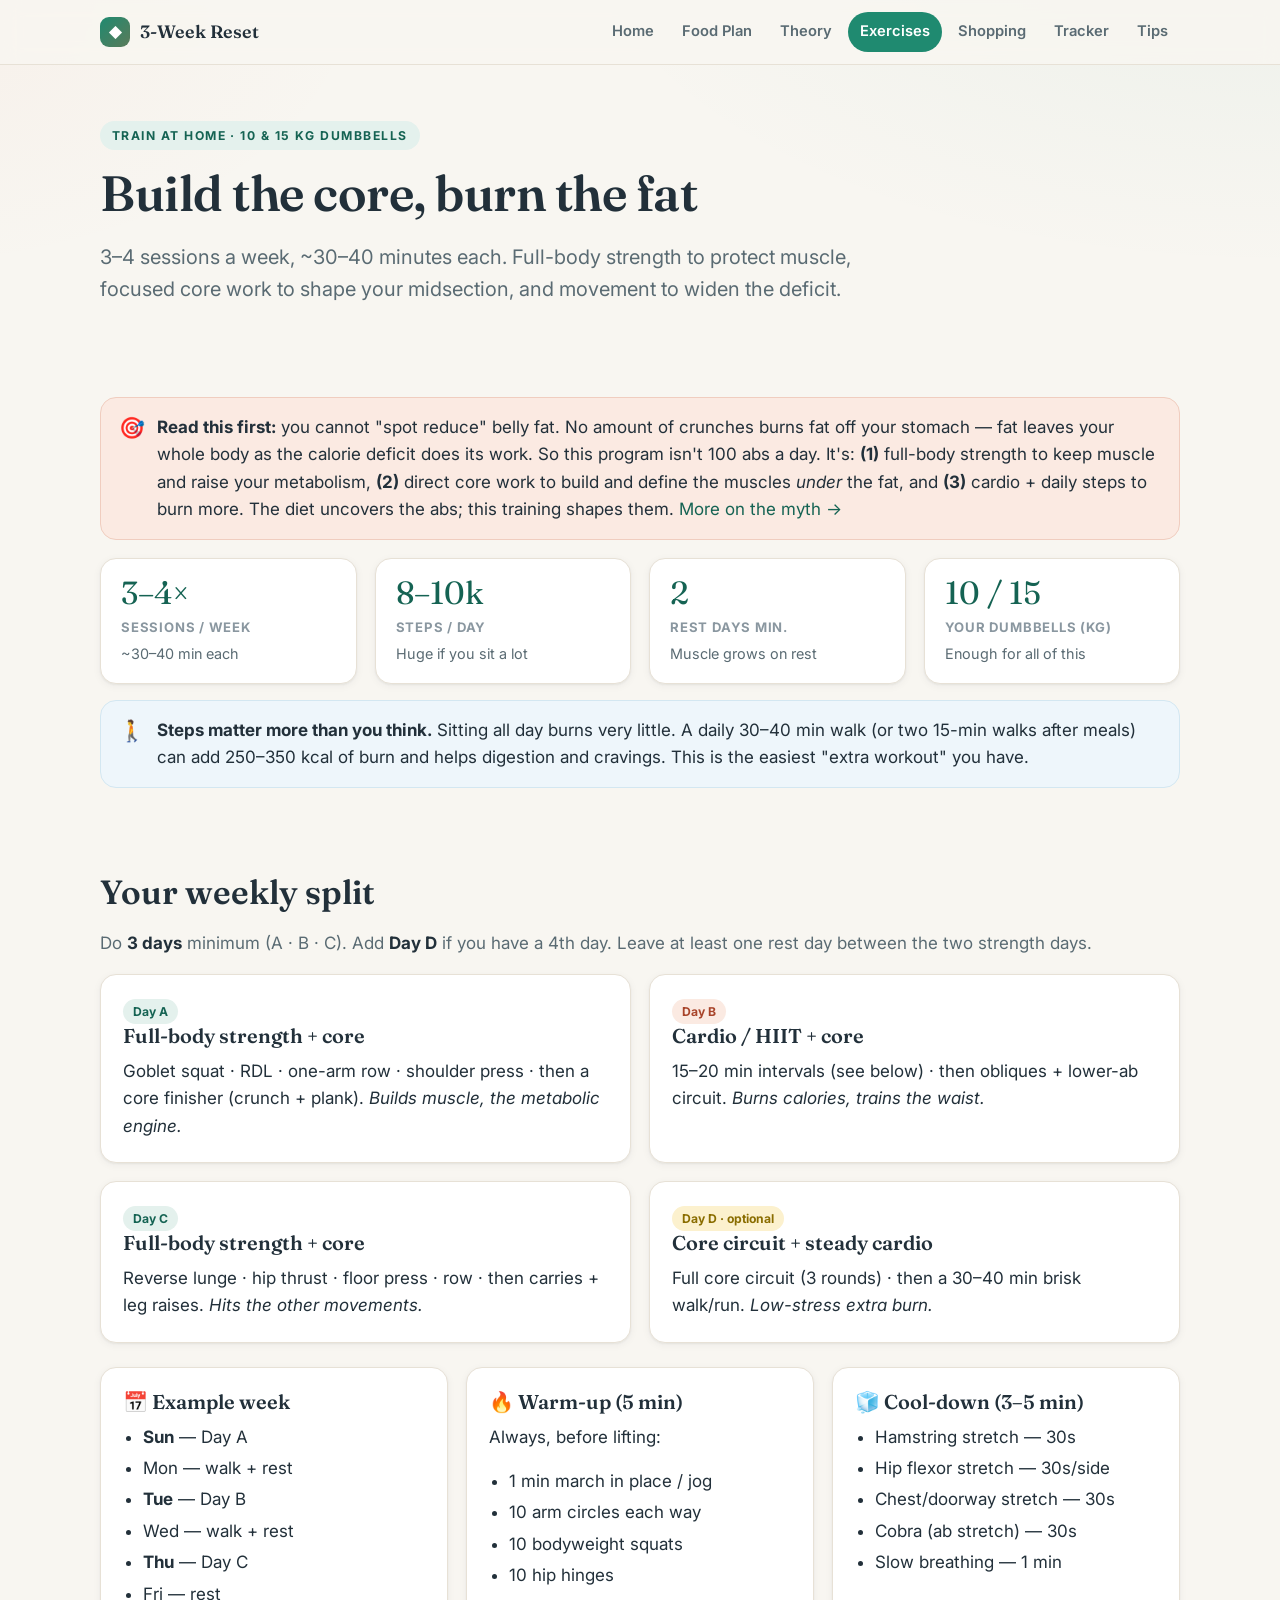
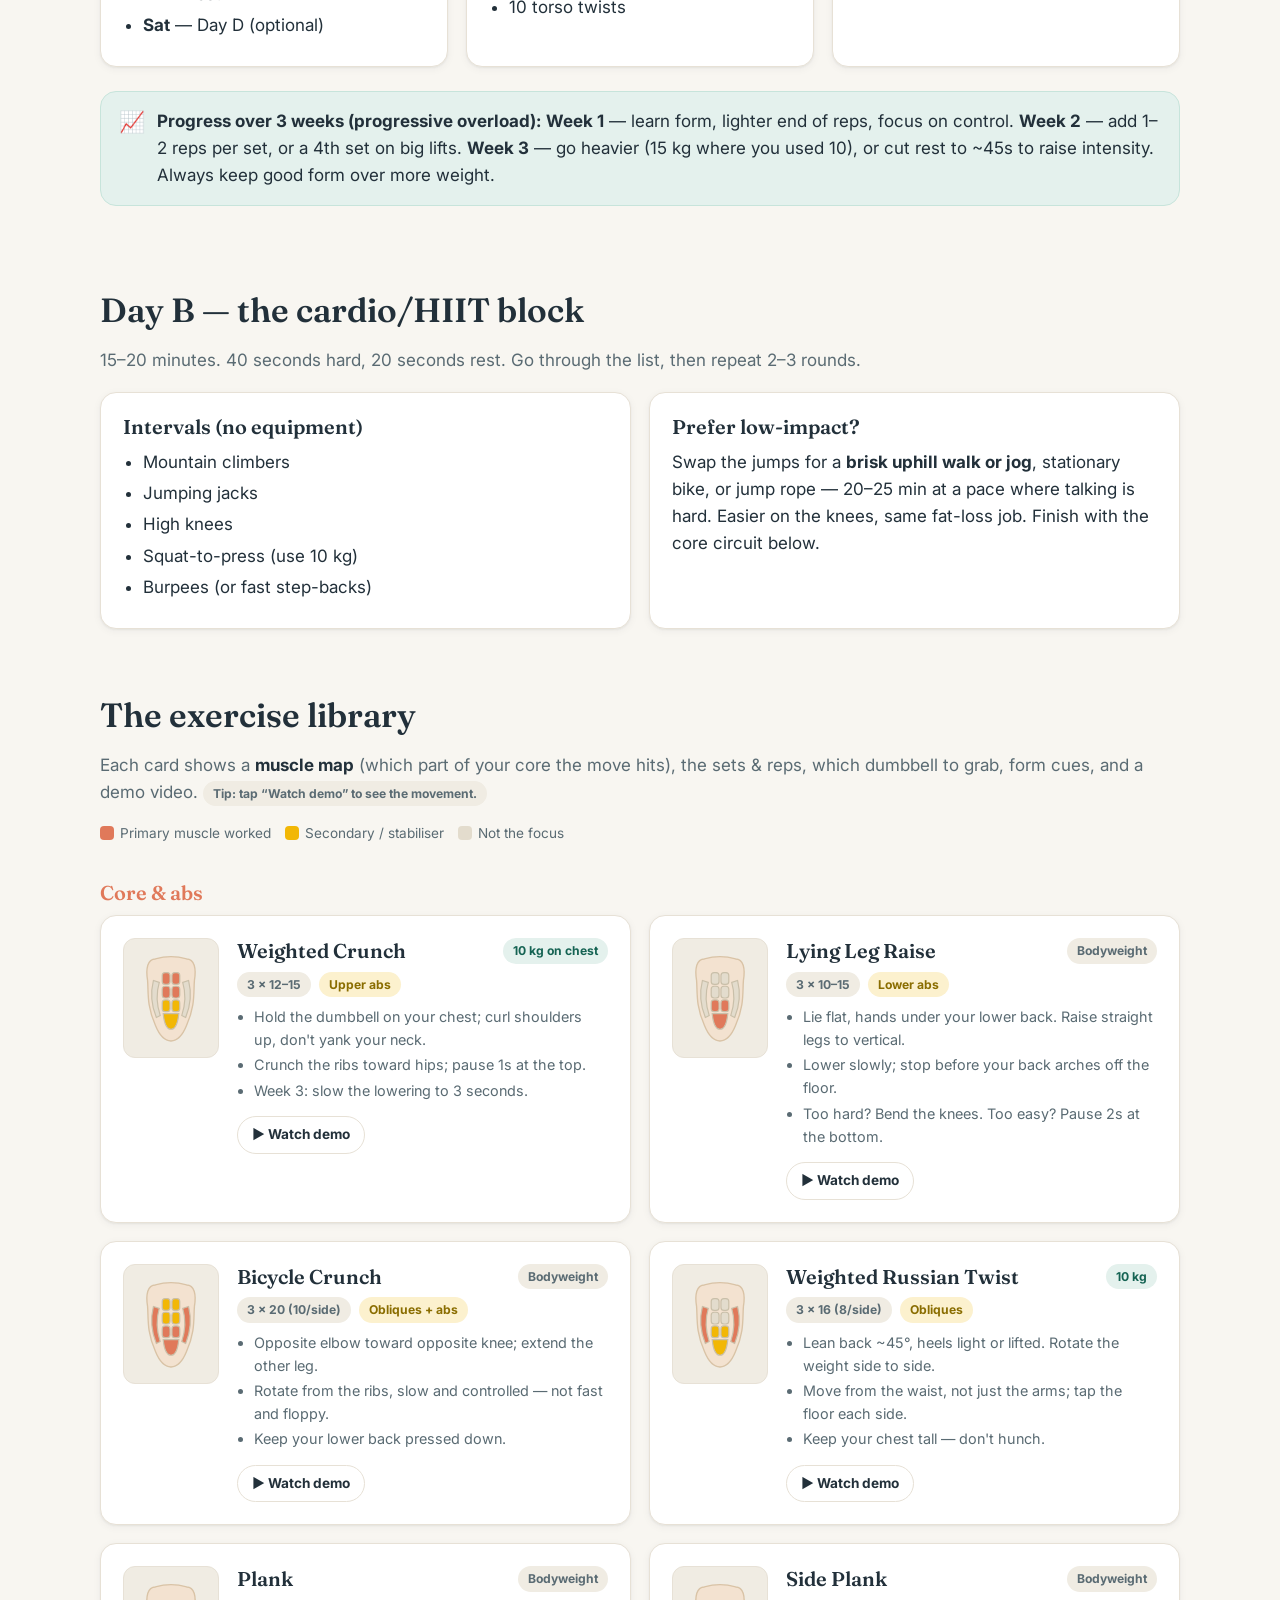
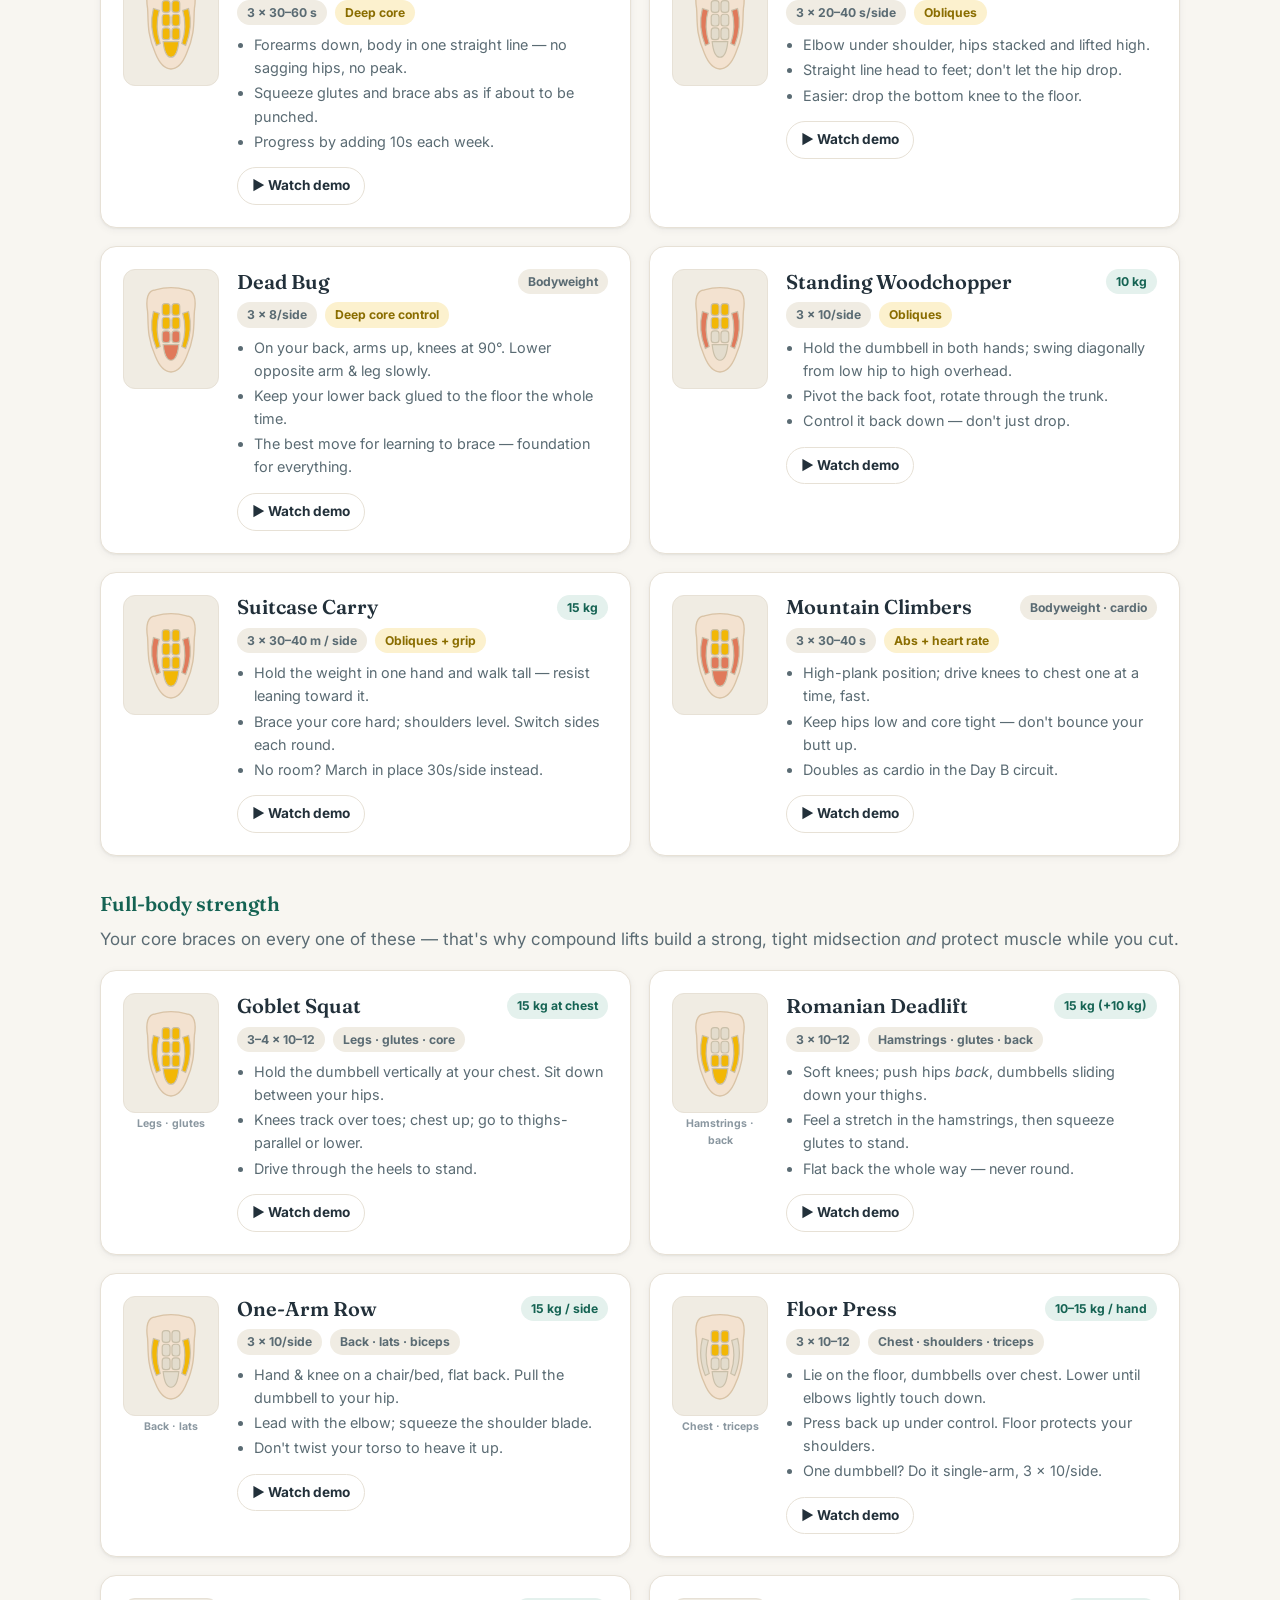
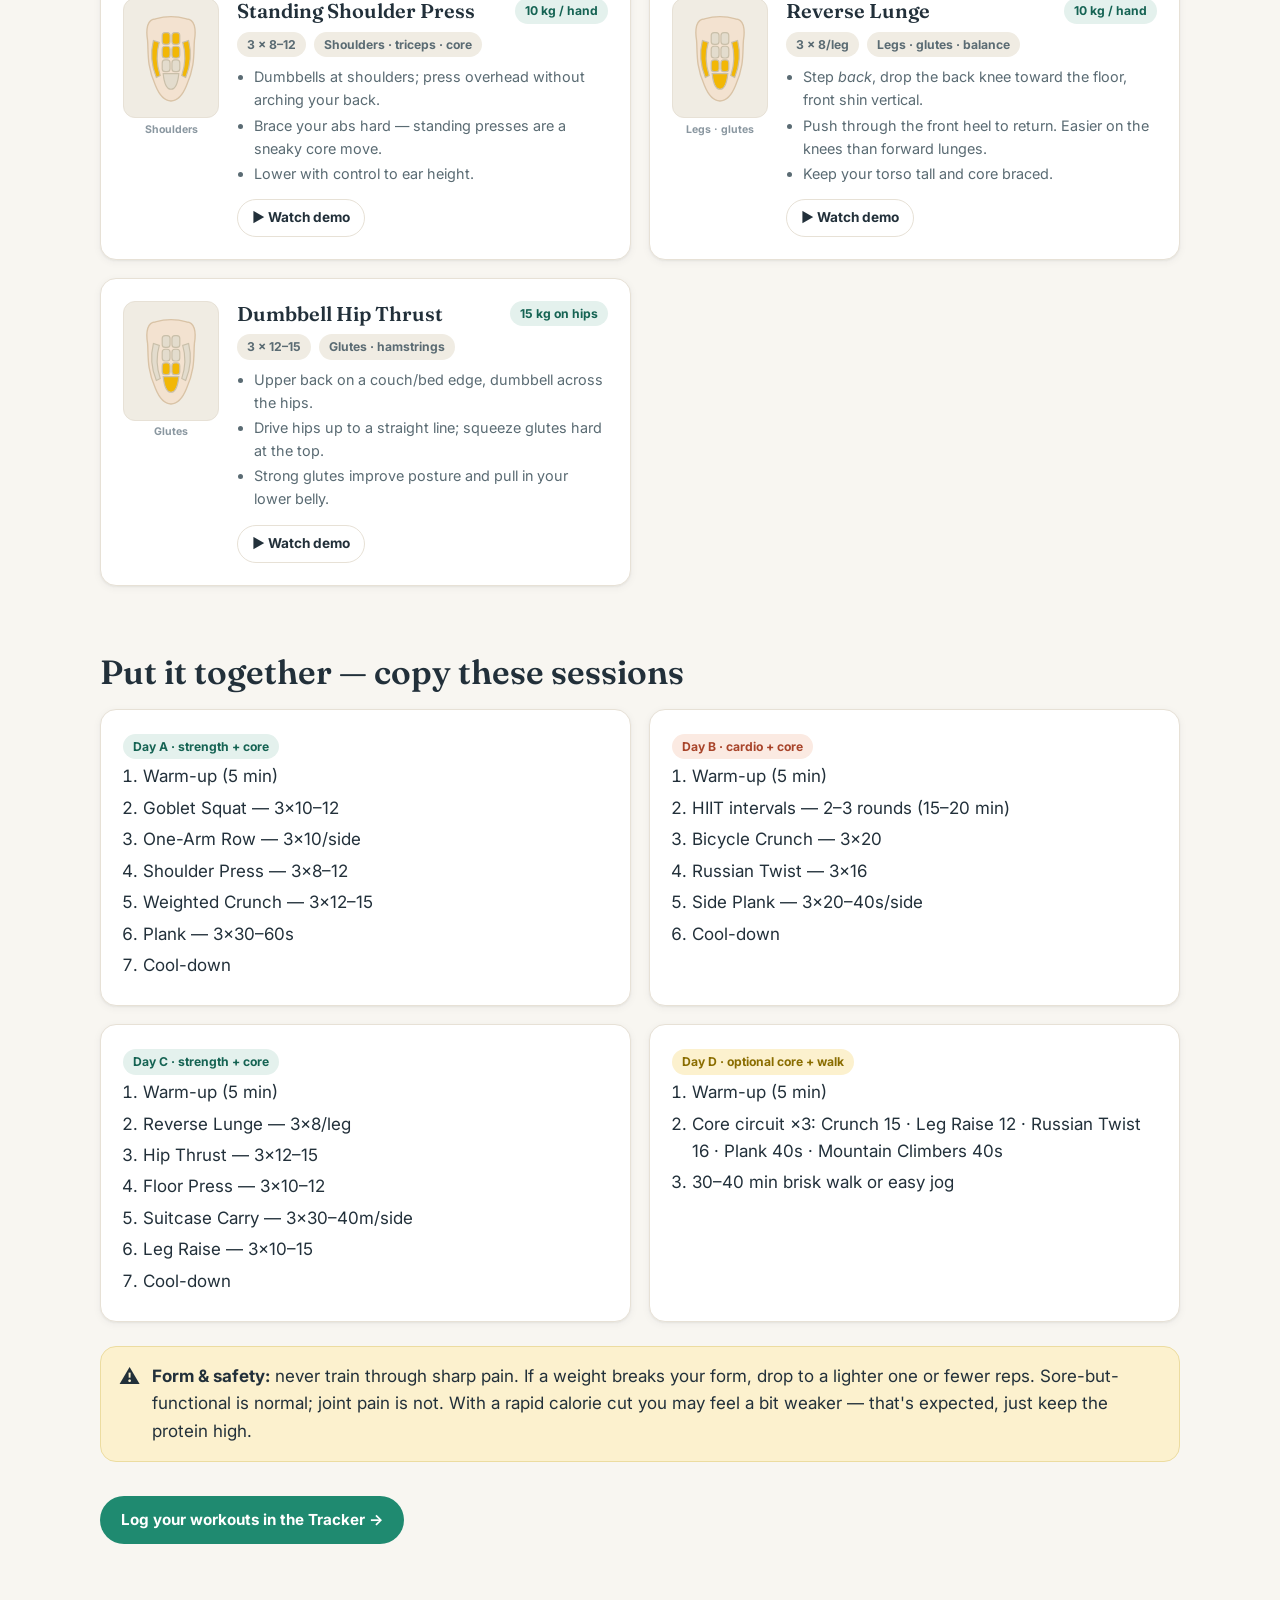
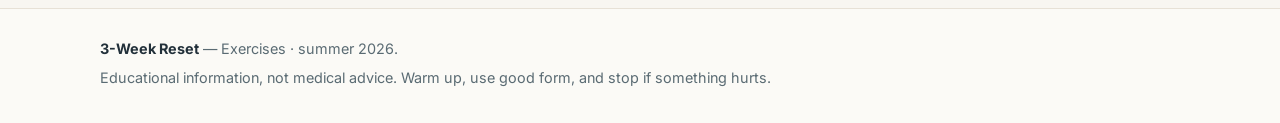
==== exercises.html @ 80ee455b "initial commit" ====
<!DOCTYPE html>
<html lang="en">
<head>
  <meta charset="UTF-8" />
  <meta name="viewport" content="width=device-width, initial-scale=1.0" />
  <title>Exercises — Home Dumbbell Program for Core & Fat Loss</title>
  <meta name="description" content="A 3–4 day home program with 10 & 15 kg dumbbells: full-body strength, core work and cardio, with muscle maps, sets, reps and demo videos." />
  <link rel="preconnect" href="https://fonts.googleapis.com" />
  <link rel="preconnect" href="https://fonts.gstatic.com" crossorigin />
  <link href="https://fonts.googleapis.com/css2?family=Fraunces:opsz,wght@9..144,500;9..144,600&family=Inter:wght@400;500;600;700&display=swap" rel="stylesheet" />
  <link rel="icon" href="assets/favicon.svg" type="image/svg+xml" />
  <link rel="stylesheet" href="assets/styles.css" />
</head>
<body>
  <header class="nav">
    <div class="container nav-inner">
      <a class="brand" href="index.html"><span class="dot">◆</span> 3-Week Reset</a>
      <button class="nav-toggle" aria-label="Menu">☰</button>
      <nav class="nav-links">
        <a href="index.html">Home</a>
        <a href="food-plan.html">Food Plan</a>
        <a href="nutrition.html">Theory</a>
        <a href="exercises.html">Exercises</a>
        <a href="shopping-list.html">Shopping</a>
        <a href="tracker.html">Tracker</a>
        <a href="tips.html">Tips</a>
      </nav>
    </div>
  </header>

  <section class="hero">
    <div class="container">
      <span class="eyebrow">Train at home · 10 & 15 kg dumbbells</span>
      <h1>Build the core, burn the fat</h1>
      <p class="lead">3–4 sessions a week, ~30–40 minutes each. Full-body strength to protect muscle, focused core work to shape your midsection, and movement to widen the deficit.</p>
    </div>
  </section>

  <!-- PRINCIPLES -->
  <section class="section-tight" id="principles">
    <div class="container">
      <div class="callout danger">
        <span class="ci">🎯</span>
        <div><strong>Read this first:</strong> you cannot "spot reduce" belly fat. No amount of crunches burns fat off your stomach — fat leaves your whole body as the calorie deficit does its work. So this program isn't 100 abs a day. It's: <strong>(1)</strong> full-body strength to keep muscle and raise your metabolism, <strong>(2)</strong> direct core work to build and define the muscles <em>under</em> the fat, and <strong>(3)</strong> cardio + daily steps to burn more. The diet uncovers the abs; this training shapes them. <a href="nutrition.html#myth">More on the myth →</a></div>
      </div>
      <div class="grid cols-4 mt-2">
        <div class="stat"><div class="k">3–4×</div><div class="l">Sessions / week</div><div class="s">~30–40 min each</div></div>
        <div class="stat"><div class="k">8–10k</div><div class="l">Steps / day</div><div class="s">Huge if you sit a lot</div></div>
        <div class="stat"><div class="k">2</div><div class="l">Rest days min.</div><div class="s">Muscle grows on rest</div></div>
        <div class="stat"><div class="k">10 / 15</div><div class="l">Your dumbbells (kg)</div><div class="s">Enough for all of this</div></div>
      </div>
      <div class="callout info mt-2"><span class="ci">🚶</span><div><strong>Steps matter more than you think.</strong> Sitting all day burns very little. A daily 30–40 min walk (or two 15-min walks after meals) can add 250–350 kcal of burn and helps digestion and cravings. This is the easiest "extra workout" you have.</div></div>
    </div>
  </section>

  <!-- WEEKLY SPLIT -->
  <section class="section">
    <div class="container">
      <h2>Your weekly split</h2>
      <p class="muted">Do <strong>3 days</strong> minimum (A · B · C). Add <strong>Day D</strong> if you have a 4th day. Leave at least one rest day between the two strength days.</p>
      <div class="grid cols-2 mt-2">
        <div class="card"><span class="badge teal">Day A</span><h3>Full-body strength + core</h3><p class="mb-0">Goblet squat · RDL · one-arm row · shoulder press · then a core finisher (crunch + plank). <em>Builds muscle, the metabolic engine.</em></p></div>
        <div class="card"><span class="badge terra">Day B</span><h3>Cardio / HIIT + core</h3><p class="mb-0">15–20 min intervals (see below) · then obliques + lower-ab circuit. <em>Burns calories, trains the waist.</em></p></div>
        <div class="card"><span class="badge teal">Day C</span><h3>Full-body strength + core</h3><p class="mb-0">Reverse lunge · hip thrust · floor press · row · then carries + leg raises. <em>Hits the other movements.</em></p></div>
        <div class="card"><span class="badge gold">Day D · optional</span><h3>Core circuit + steady cardio</h3><p class="mb-0">Full core circuit (3 rounds) · then a 30–40 min brisk walk/run. <em>Low-stress extra burn.</em></p></div>
      </div>

      <div class="grid cols-3 mt-3">
        <div class="card"><h3 class="mt-0">📅 Example week</h3><ul class="mb-0"><li><strong>Sun</strong> — Day A</li><li>Mon — walk + rest</li><li><strong>Tue</strong> — Day B</li><li>Wed — walk + rest</li><li><strong>Thu</strong> — Day C</li><li>Fri — rest</li><li><strong>Sat</strong> — Day D (optional)</li></ul></div>
        <div class="card"><h3 class="mt-0">🔥 Warm-up (5 min)</h3><p>Always, before lifting:</p><ul class="mb-0"><li>1 min march in place / jog</li><li>10 arm circles each way</li><li>10 bodyweight squats</li><li>10 hip hinges</li><li>10 torso twists</li></ul></div>
        <div class="card"><h3 class="mt-0">🧊 Cool-down (3–5 min)</h3><ul class="mb-0"><li>Hamstring stretch — 30s</li><li>Hip flexor stretch — 30s/side</li><li>Chest/doorway stretch — 30s</li><li>Cobra (ab stretch) — 30s</li><li>Slow breathing — 1 min</li></ul></div>
      </div>

      <div class="callout good mt-3"><span class="ci">📈</span><div><strong>Progress over 3 weeks (progressive overload):</strong> <strong>Week 1</strong> — learn form, lighter end of reps, focus on control. <strong>Week 2</strong> — add 1–2 reps per set, or a 4th set on big lifts. <strong>Week 3</strong> — go heavier (15 kg where you used 10), or cut rest to ~45s to raise intensity. Always keep good form over more weight.</div></div>
    </div>
  </section>

  <!-- HIIT -->
  <section class="section-tight">
    <div class="container">
      <h2>Day B — the cardio/HIIT block</h2>
      <p class="muted">15–20 minutes. 40 seconds hard, 20 seconds rest. Go through the list, then repeat 2–3 rounds.</p>
      <div class="grid cols-2">
        <div class="card"><h3 class="mt-0">Intervals (no equipment)</h3><ul class="mb-0"><li>Mountain climbers</li><li>Jumping jacks</li><li>High knees</li><li>Squat-to-press (use 10 kg)</li><li>Burpees (or fast step-backs)</li></ul></div>
        <div class="card"><h3 class="mt-0">Prefer low-impact?</h3><p class="mb-0">Swap the jumps for a <strong>brisk uphill walk or jog</strong>, stationary bike, or jump rope — 20–25 min at a pace where talking is hard. Easier on the knees, same fat-loss job. Finish with the core circuit below.</p></div>
      </div>
    </div>
  </section>

  <!-- MUSCLE MAP LEGEND -->
  <section class="section">
    <div class="container">
      <h2>The exercise library</h2>
      <p class="muted">Each card shows a <strong>muscle map</strong> (which part of your core the move hits), the sets &amp; reps, which dumbbell to grab, form cues, and a demo video. <span class="badge">Tip: tap “Watch demo” to see the movement.</span></p>
      <div class="legend mt-1">
        <span><i style="background:#E0795A"></i>Primary muscle worked</span>
        <span><i style="background:#F2B705"></i>Secondary / stabiliser</span>
        <span><i style="background:#E3DCCD"></i>Not the focus</span>
      </div>

      <!-- CORE BLOCK -->
      <h3 class="mt-4" style="color:var(--terracotta)">Core &amp; abs</h3>
      <div class="grid cols-2 mt-1">

        <!-- Weighted Crunch -->
        <div class="card ex-card">
          <div class="muscle-thumb" data-primary="upper" data-secondary="lower"></div>
          <div>
            <div class="flex between items-center wrap"><h3 class="mt-0 mb-0">Weighted Crunch</h3><span class="badge teal">10 kg on chest</span></div>
            <div class="ex-meta"><span class="badge">3 × 12–15</span><span class="badge gold">Upper abs</span></div>
            <ul class="cue"><li>Hold the dumbbell on your chest; curl shoulders up, don't yank your neck.</li><li>Crunch the ribs toward hips; pause 1s at the top.</li><li>Week 3: slow the lowering to 3 seconds.</li></ul>
            <a class="btn btn-ghost btn-sm" target="_blank" rel="noopener" href="https://www.youtube.com/results?search_query=weighted+crunch+form">▶ Watch demo</a>
          </div>
        </div>

        <!-- Lying Leg Raise -->
        <div class="card ex-card">
          <div class="muscle-thumb" data-primary="lower" data-secondary=""></div>
          <div>
            <div class="flex between items-center wrap"><h3 class="mt-0 mb-0">Lying Leg Raise</h3><span class="badge">Bodyweight</span></div>
            <div class="ex-meta"><span class="badge">3 × 10–15</span><span class="badge gold">Lower abs</span></div>
            <ul class="cue"><li>Lie flat, hands under your lower back. Raise straight legs to vertical.</li><li>Lower slowly; stop before your back arches off the floor.</li><li>Too hard? Bend the knees. Too easy? Pause 2s at the bottom.</li></ul>
            <a class="btn btn-ghost btn-sm" target="_blank" rel="noopener" href="https://www.youtube.com/results?search_query=lying+leg+raise+form">▶ Watch demo</a>
          </div>
        </div>

        <!-- Bicycle Crunch -->
        <div class="card ex-card">
          <div class="muscle-thumb" data-primary="obliques lower" data-secondary="upper"></div>
          <div>
            <div class="flex between items-center wrap"><h3 class="mt-0 mb-0">Bicycle Crunch</h3><span class="badge">Bodyweight</span></div>
            <div class="ex-meta"><span class="badge">3 × 20 (10/side)</span><span class="badge gold">Obliques + abs</span></div>
            <ul class="cue"><li>Opposite elbow toward opposite knee; extend the other leg.</li><li>Rotate from the ribs, slow and controlled — not fast and floppy.</li><li>Keep your lower back pressed down.</li></ul>
            <a class="btn btn-ghost btn-sm" target="_blank" rel="noopener" href="https://www.youtube.com/results?search_query=bicycle+crunch+form">▶ Watch demo</a>
          </div>
        </div>

        <!-- Russian Twist -->
        <div class="card ex-card">
          <div class="muscle-thumb" data-primary="obliques" data-secondary="lower"></div>
          <div>
            <div class="flex between items-center wrap"><h3 class="mt-0 mb-0">Weighted Russian Twist</h3><span class="badge teal">10 kg</span></div>
            <div class="ex-meta"><span class="badge">3 × 16 (8/side)</span><span class="badge gold">Obliques</span></div>
            <ul class="cue"><li>Lean back ~45°, heels light or lifted. Rotate the weight side to side.</li><li>Move from the waist, not just the arms; tap the floor each side.</li><li>Keep your chest tall — don't hunch.</li></ul>
            <a class="btn btn-ghost btn-sm" target="_blank" rel="noopener" href="https://www.youtube.com/results?search_query=dumbbell+russian+twist+form">▶ Watch demo</a>
          </div>
        </div>

        <!-- Plank -->
        <div class="card ex-card">
          <div class="muscle-thumb" data-primary="" data-secondary="upper lower obliques"></div>
          <div>
            <div class="flex between items-center wrap"><h3 class="mt-0 mb-0">Plank</h3><span class="badge">Bodyweight</span></div>
            <div class="ex-meta"><span class="badge">3 × 30–60 s</span><span class="badge gold">Deep core</span></div>
            <ul class="cue"><li>Forearms down, body in one straight line — no sagging hips, no peak.</li><li>Squeeze glutes and brace abs as if about to be punched.</li><li>Progress by adding 10s each week.</li></ul>
            <a class="btn btn-ghost btn-sm" target="_blank" rel="noopener" href="https://www.youtube.com/results?search_query=plank+proper+form">▶ Watch demo</a>
          </div>
        </div>

        <!-- Side Plank -->
        <div class="card ex-card">
          <div class="muscle-thumb" data-primary="obliques" data-secondary=""></div>
          <div>
            <div class="flex between items-center wrap"><h3 class="mt-0 mb-0">Side Plank</h3><span class="badge">Bodyweight</span></div>
            <div class="ex-meta"><span class="badge">3 × 20–40 s/side</span><span class="badge gold">Obliques</span></div>
            <ul class="cue"><li>Elbow under shoulder, hips stacked and lifted high.</li><li>Straight line head to feet; don't let the hip drop.</li><li>Easier: drop the bottom knee to the floor.</li></ul>
            <a class="btn btn-ghost btn-sm" target="_blank" rel="noopener" href="https://www.youtube.com/results?search_query=side+plank+form">▶ Watch demo</a>
          </div>
        </div>

        <!-- Dead Bug -->
        <div class="card ex-card">
          <div class="muscle-thumb" data-primary="lower" data-secondary="upper obliques"></div>
          <div>
            <div class="flex between items-center wrap"><h3 class="mt-0 mb-0">Dead Bug</h3><span class="badge">Bodyweight</span></div>
            <div class="ex-meta"><span class="badge">3 × 8/side</span><span class="badge gold">Deep core control</span></div>
            <ul class="cue"><li>On your back, arms up, knees at 90°. Lower opposite arm & leg slowly.</li><li>Keep your lower back glued to the floor the whole time.</li><li>The best move for learning to brace — foundation for everything.</li></ul>
            <a class="btn btn-ghost btn-sm" target="_blank" rel="noopener" href="https://www.youtube.com/results?search_query=dead+bug+exercise+form">▶ Watch demo</a>
          </div>
        </div>

        <!-- Woodchopper -->
        <div class="card ex-card">
          <div class="muscle-thumb" data-primary="obliques" data-secondary="upper"></div>
          <div>
            <div class="flex between items-center wrap"><h3 class="mt-0 mb-0">Standing Woodchopper</h3><span class="badge teal">10 kg</span></div>
            <div class="ex-meta"><span class="badge">3 × 10/side</span><span class="badge gold">Obliques</span></div>
            <ul class="cue"><li>Hold the dumbbell in both hands; swing diagonally from low hip to high overhead.</li><li>Pivot the back foot, rotate through the trunk.</li><li>Control it back down — don't just drop.</li></ul>
            <a class="btn btn-ghost btn-sm" target="_blank" rel="noopener" href="https://www.youtube.com/results?search_query=dumbbell+woodchopper+form">▶ Watch demo</a>
          </div>
        </div>

        <!-- Suitcase Carry -->
        <div class="card ex-card">
          <div class="muscle-thumb" data-primary="obliques" data-secondary="upper lower"></div>
          <div>
            <div class="flex between items-center wrap"><h3 class="mt-0 mb-0">Suitcase Carry</h3><span class="badge teal">15 kg</span></div>
            <div class="ex-meta"><span class="badge">3 × 30–40 m / side</span><span class="badge gold">Obliques + grip</span></div>
            <ul class="cue"><li>Hold the weight in one hand and walk tall — resist leaning toward it.</li><li>Brace your core hard; shoulders level. Switch sides each round.</li><li>No room? March in place 30s/side instead.</li></ul>
            <a class="btn btn-ghost btn-sm" target="_blank" rel="noopener" href="https://www.youtube.com/results?search_query=suitcase+carry+exercise">▶ Watch demo</a>
          </div>
        </div>

        <!-- Mountain Climbers -->
        <div class="card ex-card">
          <div class="muscle-thumb" data-primary="lower obliques" data-secondary="upper"></div>
          <div>
            <div class="flex between items-center wrap"><h3 class="mt-0 mb-0">Mountain Climbers</h3><span class="badge">Bodyweight · cardio</span></div>
            <div class="ex-meta"><span class="badge">3 × 30–40 s</span><span class="badge gold">Abs + heart rate</span></div>
            <ul class="cue"><li>High-plank position; drive knees to chest one at a time, fast.</li><li>Keep hips low and core tight — don't bounce your butt up.</li><li>Doubles as cardio in the Day B circuit.</li></ul>
            <a class="btn btn-ghost btn-sm" target="_blank" rel="noopener" href="https://www.youtube.com/results?search_query=mountain+climbers+form">▶ Watch demo</a>
          </div>
        </div>
      </div>

      <!-- STRENGTH BLOCK -->
      <h3 class="mt-4" style="color:var(--teal-dark)">Full-body strength</h3>
      <p class="muted">Your core braces on every one of these — that's why compound lifts build a strong, tight midsection <em>and</em> protect muscle while you cut.</p>
      <div class="grid cols-2 mt-1">

        <!-- Goblet Squat -->
        <div class="card ex-card">
          <div class="muscle-thumb" data-primary="" data-secondary="upper lower obliques" data-label="Legs · glutes"></div>
          <div>
            <div class="flex between items-center wrap"><h3 class="mt-0 mb-0">Goblet Squat</h3><span class="badge teal">15 kg at chest</span></div>
            <div class="ex-meta"><span class="badge">3–4 × 10–12</span><span class="badge">Legs · glutes · core</span></div>
            <ul class="cue"><li>Hold the dumbbell vertically at your chest. Sit down between your hips.</li><li>Knees track over toes; chest up; go to thighs-parallel or lower.</li><li>Drive through the heels to stand.</li></ul>
            <a class="btn btn-ghost btn-sm" target="_blank" rel="noopener" href="https://www.youtube.com/results?search_query=goblet+squat+form">▶ Watch demo</a>
          </div>
        </div>

        <!-- RDL -->
        <div class="card ex-card">
          <div class="muscle-thumb" data-primary="" data-secondary="lower obliques" data-label="Hamstrings · back"></div>
          <div>
            <div class="flex between items-center wrap"><h3 class="mt-0 mb-0">Romanian Deadlift</h3><span class="badge teal">15 kg (+10 kg)</span></div>
            <div class="ex-meta"><span class="badge">3 × 10–12</span><span class="badge">Hamstrings · glutes · back</span></div>
            <ul class="cue"><li>Soft knees; push hips <em>back</em>, dumbbells sliding down your thighs.</li><li>Feel a stretch in the hamstrings, then squeeze glutes to stand.</li><li>Flat back the whole way — never round.</li></ul>
            <a class="btn btn-ghost btn-sm" target="_blank" rel="noopener" href="https://www.youtube.com/results?search_query=dumbbell+romanian+deadlift+form">▶ Watch demo</a>
          </div>
        </div>

        <!-- One-arm Row -->
        <div class="card ex-card">
          <div class="muscle-thumb" data-primary="" data-secondary="obliques" data-label="Back · lats"></div>
          <div>
            <div class="flex between items-center wrap"><h3 class="mt-0 mb-0">One-Arm Row</h3><span class="badge teal">15 kg / side</span></div>
            <div class="ex-meta"><span class="badge">3 × 10/side</span><span class="badge">Back · lats · biceps</span></div>
            <ul class="cue"><li>Hand & knee on a chair/bed, flat back. Pull the dumbbell to your hip.</li><li>Lead with the elbow; squeeze the shoulder blade.</li><li>Don't twist your torso to heave it up.</li></ul>
            <a class="btn btn-ghost btn-sm" target="_blank" rel="noopener" href="https://www.youtube.com/results?search_query=one+arm+dumbbell+row+form">▶ Watch demo</a>
          </div>
        </div>

        <!-- Floor Press -->
        <div class="card ex-card">
          <div class="muscle-thumb" data-primary="" data-secondary="upper" data-label="Chest · triceps"></div>
          <div>
            <div class="flex between items-center wrap"><h3 class="mt-0 mb-0">Floor Press</h3><span class="badge teal">10–15 kg / hand</span></div>
            <div class="ex-meta"><span class="badge">3 × 10–12</span><span class="badge">Chest · shoulders · triceps</span></div>
            <ul class="cue"><li>Lie on the floor, dumbbells over chest. Lower until elbows lightly touch down.</li><li>Press back up under control. Floor protects your shoulders.</li><li>One dumbbell? Do it single-arm, 3 × 10/side.</li></ul>
            <a class="btn btn-ghost btn-sm" target="_blank" rel="noopener" href="https://www.youtube.com/results?search_query=dumbbell+floor+press+form">▶ Watch demo</a>
          </div>
        </div>

        <!-- Shoulder Press -->
        <div class="card ex-card">
          <div class="muscle-thumb" data-primary="" data-secondary="upper obliques" data-label="Shoulders"></div>
          <div>
            <div class="flex between items-center wrap"><h3 class="mt-0 mb-0">Standing Shoulder Press</h3><span class="badge teal">10 kg / hand</span></div>
            <div class="ex-meta"><span class="badge">3 × 8–12</span><span class="badge">Shoulders · triceps · core</span></div>
            <ul class="cue"><li>Dumbbells at shoulders; press overhead without arching your back.</li><li>Brace your abs hard — standing presses are a sneaky core move.</li><li>Lower with control to ear height.</li></ul>
            <a class="btn btn-ghost btn-sm" target="_blank" rel="noopener" href="https://www.youtube.com/results?search_query=standing+dumbbell+shoulder+press+form">▶ Watch demo</a>
          </div>
        </div>

        <!-- Reverse Lunge -->
        <div class="card ex-card">
          <div class="muscle-thumb" data-primary="" data-secondary="obliques lower" data-label="Legs · glutes"></div>
          <div>
            <div class="flex between items-center wrap"><h3 class="mt-0 mb-0">Reverse Lunge</h3><span class="badge teal">10 kg / hand</span></div>
            <div class="ex-meta"><span class="badge">3 × 8/leg</span><span class="badge">Legs · glutes · balance</span></div>
            <ul class="cue"><li>Step <em>back</em>, drop the back knee toward the floor, front shin vertical.</li><li>Push through the front heel to return. Easier on the knees than forward lunges.</li><li>Keep your torso tall and core braced.</li></ul>
            <a class="btn btn-ghost btn-sm" target="_blank" rel="noopener" href="https://www.youtube.com/results?search_query=dumbbell+reverse+lunge+form">▶ Watch demo</a>
          </div>
        </div>

        <!-- Hip Thrust -->
        <div class="card ex-card">
          <div class="muscle-thumb" data-primary="" data-secondary="lower" data-label="Glutes"></div>
          <div>
            <div class="flex between items-center wrap"><h3 class="mt-0 mb-0">Dumbbell Hip Thrust</h3><span class="badge teal">15 kg on hips</span></div>
            <div class="ex-meta"><span class="badge">3 × 12–15</span><span class="badge">Glutes · hamstrings</span></div>
            <ul class="cue"><li>Upper back on a couch/bed edge, dumbbell across the hips.</li><li>Drive hips up to a straight line; squeeze glutes hard at the top.</li><li>Strong glutes improve posture and pull in your lower belly.</li></ul>
            <a class="btn btn-ghost btn-sm" target="_blank" rel="noopener" href="https://www.youtube.com/results?search_query=dumbbell+hip+thrust+form">▶ Watch demo</a>
          </div>
        </div>
      </div>
    </div>
  </section>

  <!-- SESSION TEMPLATES -->
  <section class="section-tight">
    <div class="container">
      <h2>Put it together — copy these sessions</h2>
      <div class="grid cols-2">
        <div class="card"><span class="badge teal">Day A · strength + core</span><ol class="mb-0"><li>Warm-up (5 min)</li><li>Goblet Squat — 3×10–12</li><li>One-Arm Row — 3×10/side</li><li>Shoulder Press — 3×8–12</li><li>Weighted Crunch — 3×12–15</li><li>Plank — 3×30–60s</li><li>Cool-down</li></ol></div>
        <div class="card"><span class="badge terra">Day B · cardio + core</span><ol class="mb-0"><li>Warm-up (5 min)</li><li>HIIT intervals — 2–3 rounds (15–20 min)</li><li>Bicycle Crunch — 3×20</li><li>Russian Twist — 3×16</li><li>Side Plank — 3×20–40s/side</li><li>Cool-down</li></ol></div>
        <div class="card"><span class="badge teal">Day C · strength + core</span><ol class="mb-0"><li>Warm-up (5 min)</li><li>Reverse Lunge — 3×8/leg</li><li>Hip Thrust — 3×12–15</li><li>Floor Press — 3×10–12</li><li>Suitcase Carry — 3×30–40m/side</li><li>Leg Raise — 3×10–15</li><li>Cool-down</li></ol></div>
        <div class="card"><span class="badge gold">Day D · optional core + walk</span><ol class="mb-0"><li>Warm-up (5 min)</li><li>Core circuit ×3: Crunch 15 · Leg Raise 12 · Russian Twist 16 · Plank 40s · Mountain Climbers 40s</li><li>30–40 min brisk walk or easy jog</li></ol></div>
      </div>
      <div class="callout warn mt-3"><span class="ci">⚠️</span><div><strong>Form &amp; safety:</strong> never train through sharp pain. If a weight breaks your form, drop to a lighter one or fewer reps. Sore-but-functional is normal; joint pain is not. With a rapid calorie cut you may feel a bit weaker — that's expected, just keep the protein high.</div></div>
      <a class="btn btn-primary mt-2" href="tracker.html">Log your workouts in the Tracker →</a>
    </div>
  </section>

  <footer class="footer">
    <div class="container">
      <p><strong>3-Week Reset</strong> — Exercises · summer <span data-year>2026</span>.</p>
      <p>Educational information, not medical advice. Warm up, use good form, and stop if something hurts.</p>
    </div>
  </footer>

  <script src="assets/app.js"></script>
  <script>
    /* Render the stylised core muscle map into every .muscle-thumb based on
       data-primary / data-secondary zone names: upper, lower, obliques. */
    (function () {
      var SVG =
        '<svg viewBox="0 0 84 104" width="100%" height="100%" aria-hidden="true">' +
          '<path class="torso" d="M26,12 C18,12 16,22 18,34 C19,46 17,60 26,80 C30,90 36,96 42,96 C48,96 54,90 58,80 C67,60 65,46 66,34 C68,22 66,12 58,12 C48,9 36,9 26,12 Z" fill="#F3E2D0" stroke="#D9C3A6" stroke-width="1.4"/>' +
          // obliques (side strips)
          '<g data-zone="obliques">' +
            '<path class="mz" d="M24,34 C21,46 22,60 27,72 L31,70 C27,58 27,46 30,36 Z"/>' +
            '<path class="mz" d="M60,34 C63,46 62,60 57,72 L53,70 C57,58 57,46 54,36 Z"/>' +
          '</g>' +
          // upper abs (two rows of 2)
          '<g data-zone="upper">' +
            '<rect class="mz" x="33" y="26" width="8" height="12" rx="3"/>' +
            '<rect class="mz" x="43" y="26" width="8" height="12" rx="3"/>' +
            '<rect class="mz" x="33" y="40" width="8" height="12" rx="3"/>' +
            '<rect class="mz" x="43" y="40" width="8" height="12" rx="3"/>' +
          '</g>' +
          // lower abs (row of 2 + lower belly)
          '<g data-zone="lower">' +
            '<rect class="mz" x="33" y="54" width="8" height="12" rx="3"/>' +
            '<rect class="mz" x="43" y="54" width="8" height="12" rx="3"/>' +
            '<path class="mz" d="M34,68 H50 C49,78 46,84 42,84 C38,84 35,78 34,68 Z"/>' +
          '</g>' +
        '</svg>';

      function applyZones(host) {
        var prim = (host.getAttribute('data-primary') || '').split(/\s+/).filter(Boolean);
        var sec  = (host.getAttribute('data-secondary') || '').split(/\s+/).filter(Boolean);
        host.innerHTML = SVG;
        prim.forEach(function (z) {
          host.querySelectorAll('[data-zone="' + z + '"] .mz').forEach(function (el) { el.classList.add('on'); });
        });
        sec.forEach(function (z) {
          host.querySelectorAll('[data-zone="' + z + '"] .mz').forEach(function (el) {
            if (!el.classList.contains('on')) el.classList.add('on2');
          });
        });
        var label = host.getAttribute('data-label');
        if (label) {
          var tag = document.createElement('div');
          tag.style.cssText = 'font-size:.66rem;text-align:center;color:var(--ink-faint);font-weight:700;margin-top:2px';
          tag.textContent = label;
          host.appendChild(tag);
        }
      }
      document.querySelectorAll('.muscle-thumb').forEach(applyZones);
    })();
  </script>
</body>
</html>
---- assets/styles.css ----
/* ============================================================
   3-Week Fat-Loss Plan — shared design system
   Fresh, calm Mediterranean look. One stylesheet for all pages.
   ============================================================ */

/* ---------- Design tokens ---------- */
:root {
  --sand:        #F8F6F1;
  --sand-2:      #F0ECE3;
  --cream:       #FFFFFF;
  --ink:         #22303A;
  --ink-soft:    #5A6B73;
  --ink-faint:   #8A97A0;

  --teal:        #1F8A70;
  --teal-dark:   #156353;
  --teal-tint:   #E4F1ED;
  --terracotta:  #E0795A;
  --terracotta-tint: #FBEAE2;
  --gold:        #F2B705;
  --gold-tint:   #FCF1CE;
  --green:       #5B7B5A;

  --line:        #E7E1D6;
  --shadow-sm:   0 1px 2px rgba(34,48,58,.06), 0 2px 8px rgba(34,48,58,.05);
  --shadow-md:   0 4px 14px rgba(34,48,58,.08), 0 12px 28px rgba(34,48,58,.06);
  --radius:      16px;
  --radius-sm:   10px;
  --maxw:        1120px;

  --font-body:   'Inter', system-ui, -apple-system, 'Segoe UI', Roboto, Helvetica, Arial, sans-serif;
  --font-display:'Fraunces', Georgia, 'Times New Roman', serif;
}

/* ---------- Reset-ish ---------- */
*, *::before, *::after { box-sizing: border-box; }
html { scroll-behavior: smooth; -webkit-text-size-adjust: 100%; }
body {
  margin: 0;
  font-family: var(--font-body);
  color: var(--ink);
  background: var(--sand);
  line-height: 1.6;
  font-size: 17px;
  background-image:
    radial-gradient(1200px 600px at 100% -10%, rgba(31,138,112,.06), transparent 60%),
    radial-gradient(900px 500px at -10% 0%, rgba(224,121,90,.05), transparent 55%);
  background-attachment: fixed;
}
img { max-width: 100%; display: block; }
a { color: var(--teal-dark); text-decoration: none; }
a:hover { text-decoration: underline; }

h1, h2, h3, h4 { font-family: var(--font-display); font-weight: 600; line-height: 1.2; color: var(--ink); margin: 0 0 .5em; }
h1 { font-size: clamp(2rem, 1.4rem + 2.6vw, 3.1rem); letter-spacing: -.01em; }
h2 { font-size: clamp(1.5rem, 1.2rem + 1.3vw, 2.1rem); }
h3 { font-size: 1.25rem; }
p { margin: 0 0 1em; }
strong { color: var(--ink); }
ul, ol { margin: 0 0 1em; padding-left: 1.2em; }
li { margin: .25em 0; }
small { color: var(--ink-soft); }

/* ---------- Layout ---------- */
.container { width: 100%; max-width: var(--maxw); margin: 0 auto; padding: 0 20px; }
.section { padding: 42px 0; }
.section-tight { padding: 24px 0; }
.lead { font-size: 1.15rem; color: var(--ink-soft); max-width: 60ch; }
.eyebrow {
  display: inline-block; font-family: var(--font-body); font-weight: 700;
  font-size: .76rem; letter-spacing: .12em; text-transform: uppercase;
  color: var(--teal-dark); background: var(--teal-tint);
  padding: 5px 12px; border-radius: 999px; margin-bottom: 14px;
}
.center { text-align: center; }
.muted { color: var(--ink-soft); }

/* ---------- Top navigation ---------- */
.nav {
  position: sticky; top: 0; z-index: 50;
  background: rgba(248,246,241,.85);
  backdrop-filter: saturate(140%) blur(10px);
  border-bottom: 1px solid var(--line);
}
.nav-inner { display: flex; align-items: center; gap: 18px; height: 64px; }
.brand { display: flex; align-items: center; gap: 10px; font-family: var(--font-display); font-weight: 600; font-size: 1.12rem; color: var(--ink); white-space: nowrap; }
.brand:hover { text-decoration: none; }
.brand .dot { width: 30px; height: 30px; border-radius: 9px; background: linear-gradient(135deg, var(--teal), var(--green)); display: grid; place-items: center; color: #fff; font-size: 1rem; }
.nav-links { display: flex; gap: 4px; margin-left: auto; flex-wrap: wrap; }
.nav-links a {
  font-size: .92rem; font-weight: 600; color: var(--ink-soft);
  padding: 8px 12px; border-radius: 999px; transition: all .15s ease;
}
.nav-links a:hover { color: var(--teal-dark); background: var(--teal-tint); text-decoration: none; }
.nav-links a.active { color: #fff; background: var(--teal); }
.nav-toggle { display: none; margin-left: auto; background: var(--cream); border: 1px solid var(--line); border-radius: 10px; padding: 8px 12px; font-size: 1.1rem; cursor: pointer; }

/* ---------- Hero ---------- */
.hero { padding: 56px 0 30px; }
.hero h1 { margin-bottom: .35em; }
.hero .lead { font-size: 1.25rem; }

/* ---------- Cards & grid ---------- */
.grid { display: grid; gap: 18px; }
.grid.cols-2 { grid-template-columns: repeat(2, 1fr); }
.grid.cols-3 { grid-template-columns: repeat(3, 1fr); }
.grid.cols-4 { grid-template-columns: repeat(4, 1fr); }
.grid.auto { grid-template-columns: repeat(auto-fit, minmax(240px, 1fr)); }

.card {
  background: var(--cream); border: 1px solid var(--line);
  border-radius: var(--radius); padding: 22px 22px;
  box-shadow: var(--shadow-sm);
}
.card.pad-lg { padding: 28px; }
.card h3 { margin-top: 0; }

/* Nav cards (link tiles on the hub) */
.tile {
  display: flex; flex-direction: column; gap: 8px;
  background: var(--cream); border: 1px solid var(--line);
  border-radius: var(--radius); padding: 22px;
  box-shadow: var(--shadow-sm); transition: transform .16s ease, box-shadow .16s ease, border-color .16s ease;
  color: var(--ink);
}
.tile:hover { transform: translateY(-3px); box-shadow: var(--shadow-md); border-color: #d8d0c2; text-decoration: none; }
.tile .ico { width: 46px; height: 46px; border-radius: 12px; display: grid; place-items: center; font-size: 1.4rem; background: var(--teal-tint); }
.tile h3 { margin: 4px 0 0; }
.tile p { margin: 0; color: var(--ink-soft); font-size: .96rem; }
.tile .go { margin-top: auto; color: var(--teal-dark); font-weight: 700; font-size: .9rem; }

/* ---------- Stat / number cards ---------- */
.stat { background: var(--cream); border: 1px solid var(--line); border-radius: var(--radius); padding: 18px 20px; box-shadow: var(--shadow-sm); }
.stat .k { font-family: var(--font-display); font-size: 2rem; color: var(--teal-dark); line-height: 1; }
.stat .l { font-size: .82rem; text-transform: uppercase; letter-spacing: .06em; color: var(--ink-faint); margin-top: 8px; font-weight: 700; }
.stat .s { font-size: .9rem; color: var(--ink-soft); margin-top: 4px; }

/* ---------- Badges & pills ---------- */
.badge { display: inline-block; font-size: .76rem; font-weight: 700; padding: 3px 10px; border-radius: 999px; background: var(--sand-2); color: var(--ink-soft); }
.badge.teal { background: var(--teal-tint); color: var(--teal-dark); }
.badge.gold { background: var(--gold-tint); color: #8a6d00; }
.badge.terra { background: var(--terracotta-tint); color: #a8442a; }

.macro-pills { display: flex; flex-wrap: wrap; gap: 8px; }
.macro-pill { display: inline-flex; align-items: baseline; gap: 6px; padding: 7px 14px; border-radius: 999px; font-weight: 600; font-size: .92rem; border: 1px solid transparent; }
.macro-pill b { font-size: 1rem; }
.macro-pill.kcal { background: #fff; border-color: var(--line); color: var(--ink); }
.macro-pill.protein { background: var(--teal-tint); color: var(--teal-dark); }
.macro-pill.carbs { background: var(--gold-tint); color: #8a6d00; }
.macro-pill.fat { background: var(--terracotta-tint); color: #a8442a; }
.macro-pill.water { background: #E6F1F6; color: #1f6f8a; }

/* ---------- Callouts ---------- */
.callout { border-radius: var(--radius); padding: 16px 18px; margin: 18px 0; border: 1px solid var(--line); background: var(--cream); display: flex; gap: 12px; }
.callout .ci { font-size: 1.3rem; line-height: 1.3; }
.callout p:last-child { margin-bottom: 0; }
.callout.info { background: #EEF6FB; border-color: #d3e7f1; }
.callout.good { background: var(--teal-tint); border-color: #c7e4db; }
.callout.warn { background: var(--gold-tint); border-color: #ecdca0; }
.callout.danger { background: var(--terracotta-tint); border-color: #f0cdbf; }

/* ---------- Tables ---------- */
.table-wrap { overflow-x: auto; border-radius: var(--radius); border: 1px solid var(--line); box-shadow: var(--shadow-sm); background: var(--cream); }
table { border-collapse: collapse; width: 100%; min-width: 720px; }
thead th { background: var(--teal); color: #fff; font-family: var(--font-body); font-weight: 700; font-size: .82rem; letter-spacing: .04em; text-transform: uppercase; text-align: left; padding: 12px 14px; position: sticky; top: 0; }
tbody td, tbody th { padding: 13px 14px; border-top: 1px solid var(--line); vertical-align: top; font-size: .95rem; }
tbody tr:nth-child(even) { background: #FBFAF6; }
.day-table tbody th { font-family: var(--font-display); font-weight: 600; color: var(--teal-dark); white-space: nowrap; background: #F5F1E8; }
.meal { font-weight: 600; }
/* each food on its own line within a meal cell */
.food-list { list-style: none; margin: 0 0 2px; padding: 0; }
.food-list li { position: relative; padding-left: 15px; margin: 3px 0; font-size: .92rem; line-height: 1.4; }
.food-list li::before { content: "•"; position: absolute; left: 3px; top: 0; color: var(--teal); font-weight: 700; }
.food-list li.head { padding-left: 0; }
.food-list li.head::before { content: none; }
.food-list li.head strong { font-weight: 600; color: var(--ink); }
.alt { display: block; font-weight: 400; color: var(--ink-soft); font-size: .84rem; margin-top: 5px; font-style: italic; }
.kcal-tag { display: inline-block; font-size: .74rem; font-weight: 700; color: var(--teal-dark); background: var(--teal-tint); padding: 1px 7px; border-radius: 6px; margin-top: 7px; }

/* ---------- Buttons ---------- */
.btn { display: inline-flex; align-items: center; gap: 8px; font-family: var(--font-body); font-weight: 700; font-size: .95rem; cursor: pointer; border: 1px solid transparent; border-radius: 999px; padding: 11px 20px; transition: all .15s ease; }
.btn:hover { text-decoration: none; transform: translateY(-1px); }
.btn-primary { background: var(--teal); color: #fff; }
.btn-primary:hover { background: var(--teal-dark); color: #fff; }
.btn-ghost { background: var(--cream); color: var(--ink); border-color: var(--line); }
.btn-ghost:hover { border-color: var(--teal); color: var(--teal-dark); }
.btn-sm { padding: 7px 14px; font-size: .85rem; }
.btn-row { display: flex; flex-wrap: wrap; gap: 12px; }

/* ---------- Progress ---------- */
.progress { height: 12px; background: var(--sand-2); border-radius: 999px; overflow: hidden; }
.progress > span { display: block; height: 100%; background: linear-gradient(90deg, var(--teal), var(--green)); border-radius: 999px; transition: width .4s ease; }

/* macro split bar */
.split { display: flex; height: 26px; border-radius: 999px; overflow: hidden; border: 1px solid var(--line); }
.split > span { display: grid; place-items: center; color: #fff; font-size: .72rem; font-weight: 700; }
.split .p { background: var(--teal); }
.split .c { background: var(--gold); color: #5a4700; }
.split .f { background: var(--terracotta); }

/* ---------- Collapsible / accordion ---------- */
.accordion { border: 1px solid var(--line); border-radius: var(--radius); overflow: hidden; background: var(--cream); box-shadow: var(--shadow-sm); }
.accordion + .accordion { margin-top: 12px; }
.acc-head { width: 100%; text-align: left; background: var(--cream); border: 0; padding: 16px 20px; font-family: var(--font-display); font-size: 1.08rem; font-weight: 600; color: var(--ink); cursor: pointer; display: flex; justify-content: space-between; align-items: center; gap: 12px; }
.acc-head:hover { background: #FBFAF6; }
.acc-head .chev { transition: transform .2s ease; color: var(--teal); font-size: 1.1rem; }
.acc-head[aria-expanded="true"] .chev { transform: rotate(180deg); }
.acc-body { padding: 0 20px; max-height: 0; overflow: hidden; transition: max-height .25s ease, padding .25s ease; }
.acc-body.open { padding: 4px 20px 18px; max-height: 1600px; }

/* ---------- Exercise cards ---------- */
.ex-card { display: grid; grid-template-columns: 96px 1fr; gap: 18px; align-items: start; }
.ex-card .muscle-thumb { width: 96px; height: 120px; border-radius: 12px; background: var(--sand-2); border: 1px solid var(--line); padding: 6px; }
.ex-meta { display: flex; flex-wrap: wrap; gap: 8px; margin: 8px 0; }
.cue { font-size: .9rem; color: var(--ink-soft); }
.cue li { margin: .15em 0; }

/* muscle map highlight states (SVG) */
.mz { fill: #E3DCCD; stroke: #C9BFA9; stroke-width: 1.2; transition: fill .2s; }
.mz.on { fill: var(--terracotta); }
.mz.on2 { fill: var(--gold); }
.legend { display: flex; flex-wrap: wrap; gap: 14px; font-size: .85rem; color: var(--ink-soft); }
.legend i { display: inline-block; width: 14px; height: 14px; border-radius: 4px; margin-right: 6px; vertical-align: -2px; }

/* ---------- Checklists (tracker, shopping) ---------- */
.checklist { list-style: none; padding: 0; margin: 0; }
.checklist li { display: flex; align-items: center; gap: 12px; padding: 11px 4px; border-bottom: 1px dashed var(--line); }
.checklist li:last-child { border-bottom: 0; }
.checklist input[type="checkbox"] { width: 22px; height: 22px; accent-color: var(--teal); cursor: pointer; flex: none; }
.checklist label { cursor: pointer; flex: 1; }
.checklist input:checked + label { color: var(--ink-faint); text-decoration: line-through; }

/* day tabs */
.tabs { display: flex; flex-wrap: wrap; gap: 6px; margin-bottom: 16px; }
.tab { border: 1px solid var(--line); background: var(--cream); border-radius: 999px; padding: 8px 16px; font-weight: 600; font-size: .9rem; cursor: pointer; color: var(--ink-soft); }
.tab.active { background: var(--teal); color: #fff; border-color: var(--teal); }

/* forms */
.field { display: flex; flex-direction: column; gap: 6px; }
label.lbl { font-weight: 600; font-size: .85rem; color: var(--ink-soft); }
input[type="number"], input[type="text"], input[type="date"], textarea, select {
  font-family: var(--font-body); font-size: .95rem; color: var(--ink);
  border: 1px solid var(--line); border-radius: 10px; padding: 10px 12px; background: #fff; width: 100%;
}
input:focus, textarea:focus, select:focus { outline: 2px solid var(--teal-tint); border-color: var(--teal); }

/* weight trend chart */
.trend { width: 100%; height: 220px; background: var(--cream); border: 1px solid var(--line); border-radius: var(--radius); }

/* ---------- Footer ---------- */
.footer { border-top: 1px solid var(--line); margin-top: 40px; background: #FBFAF6; }
.footer .container { padding-top: 28px; padding-bottom: 28px; }
.footer p { color: var(--ink-soft); font-size: .9rem; margin: 0 0 .4em; }

/* ---------- Helpers ---------- */
.mt-0 { margin-top: 0; } .mb-0 { margin-bottom: 0; }
.mt-1 { margin-top: 8px; } .mt-2 { margin-top: 16px; } .mt-3 { margin-top: 24px; } .mt-4 { margin-top: 36px; }
.flex { display: flex; } .between { justify-content: space-between; } .items-center { align-items: center; }
.gap-2 { gap: 16px; } .wrap { flex-wrap: wrap; }
.pill-list { display: flex; flex-wrap: wrap; gap: 8px; list-style: none; padding: 0; margin: 8px 0 0; }
.pill-list li { background: var(--sand-2); border-radius: 999px; padding: 6px 13px; font-size: .85rem; font-weight: 600; color: var(--ink-soft); margin: 0; }

/* ---------- Responsive ---------- */
@media (max-width: 860px) {
  .grid.cols-4 { grid-template-columns: repeat(2, 1fr); }
  .grid.cols-3 { grid-template-columns: repeat(2, 1fr); }
  .nav-links { display: none; width: 100%; flex-direction: column; gap: 2px; padding-bottom: 12px; }
  .nav-links.show { display: flex; }
  .nav-inner { flex-wrap: wrap; height: auto; padding: 10px 0; }
  .nav-toggle { display: block; }
  .nav-links a { padding: 10px 12px; }
}
@media (max-width: 560px) {
  body { font-size: 16px; }
  .grid.cols-2, .grid.cols-3, .grid.cols-4 { grid-template-columns: 1fr; }
  .ex-card { grid-template-columns: 72px 1fr; gap: 12px; }
  .ex-card .muscle-thumb { width: 72px; height: 92px; }
}

/* ---------- Print ---------- */
@media print {
  .nav, .footer, .btn, .no-print { display: none !important; }
  body { background: #fff; font-size: 12px; }
  .card, .table-wrap, .accordion { box-shadow: none; break-inside: avoid; }
  .acc-body { max-height: none !important; padding: 4px 20px 18px !important; }
  [data-panel] { display: block !important; }   /* print every week, not just the open tab */
  .tabs { display: none !important; }
  table { min-width: 0; }
  a { color: var(--ink); }
  .section { padding: 10px 0; }
}
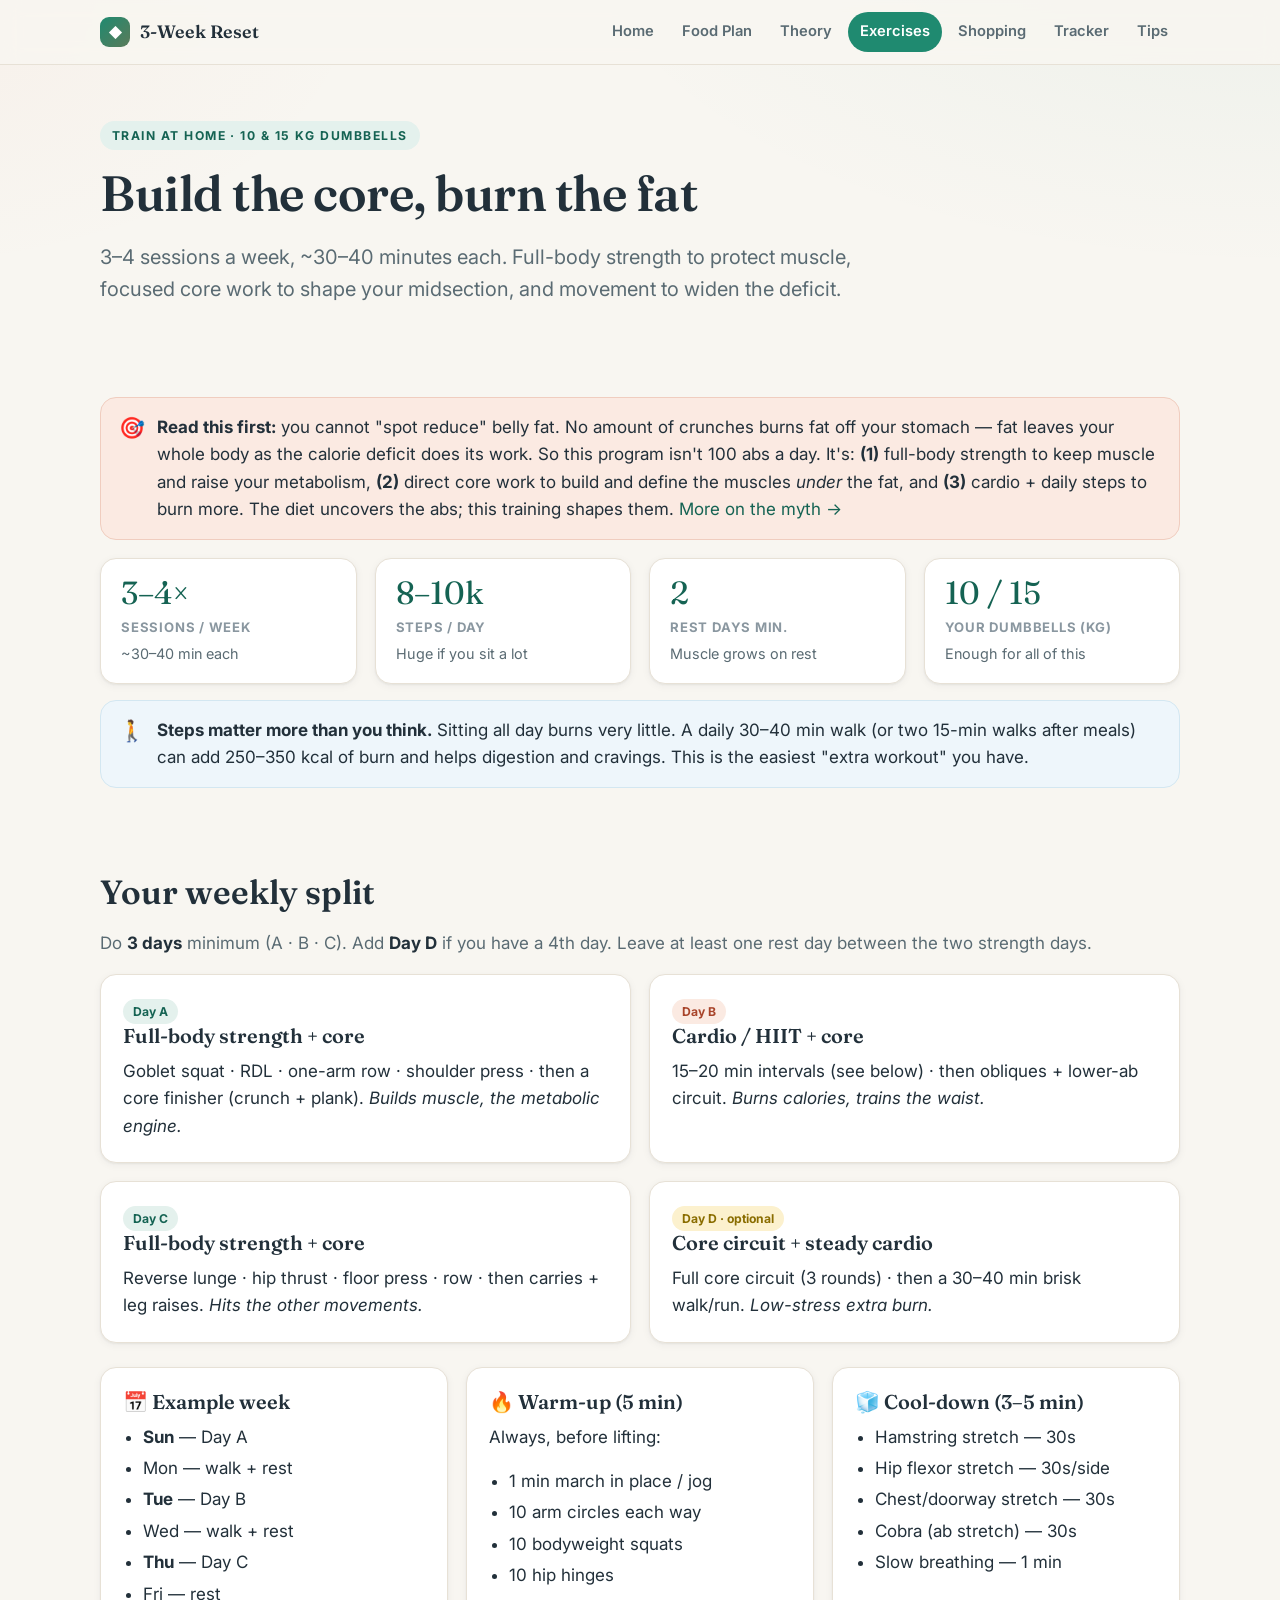
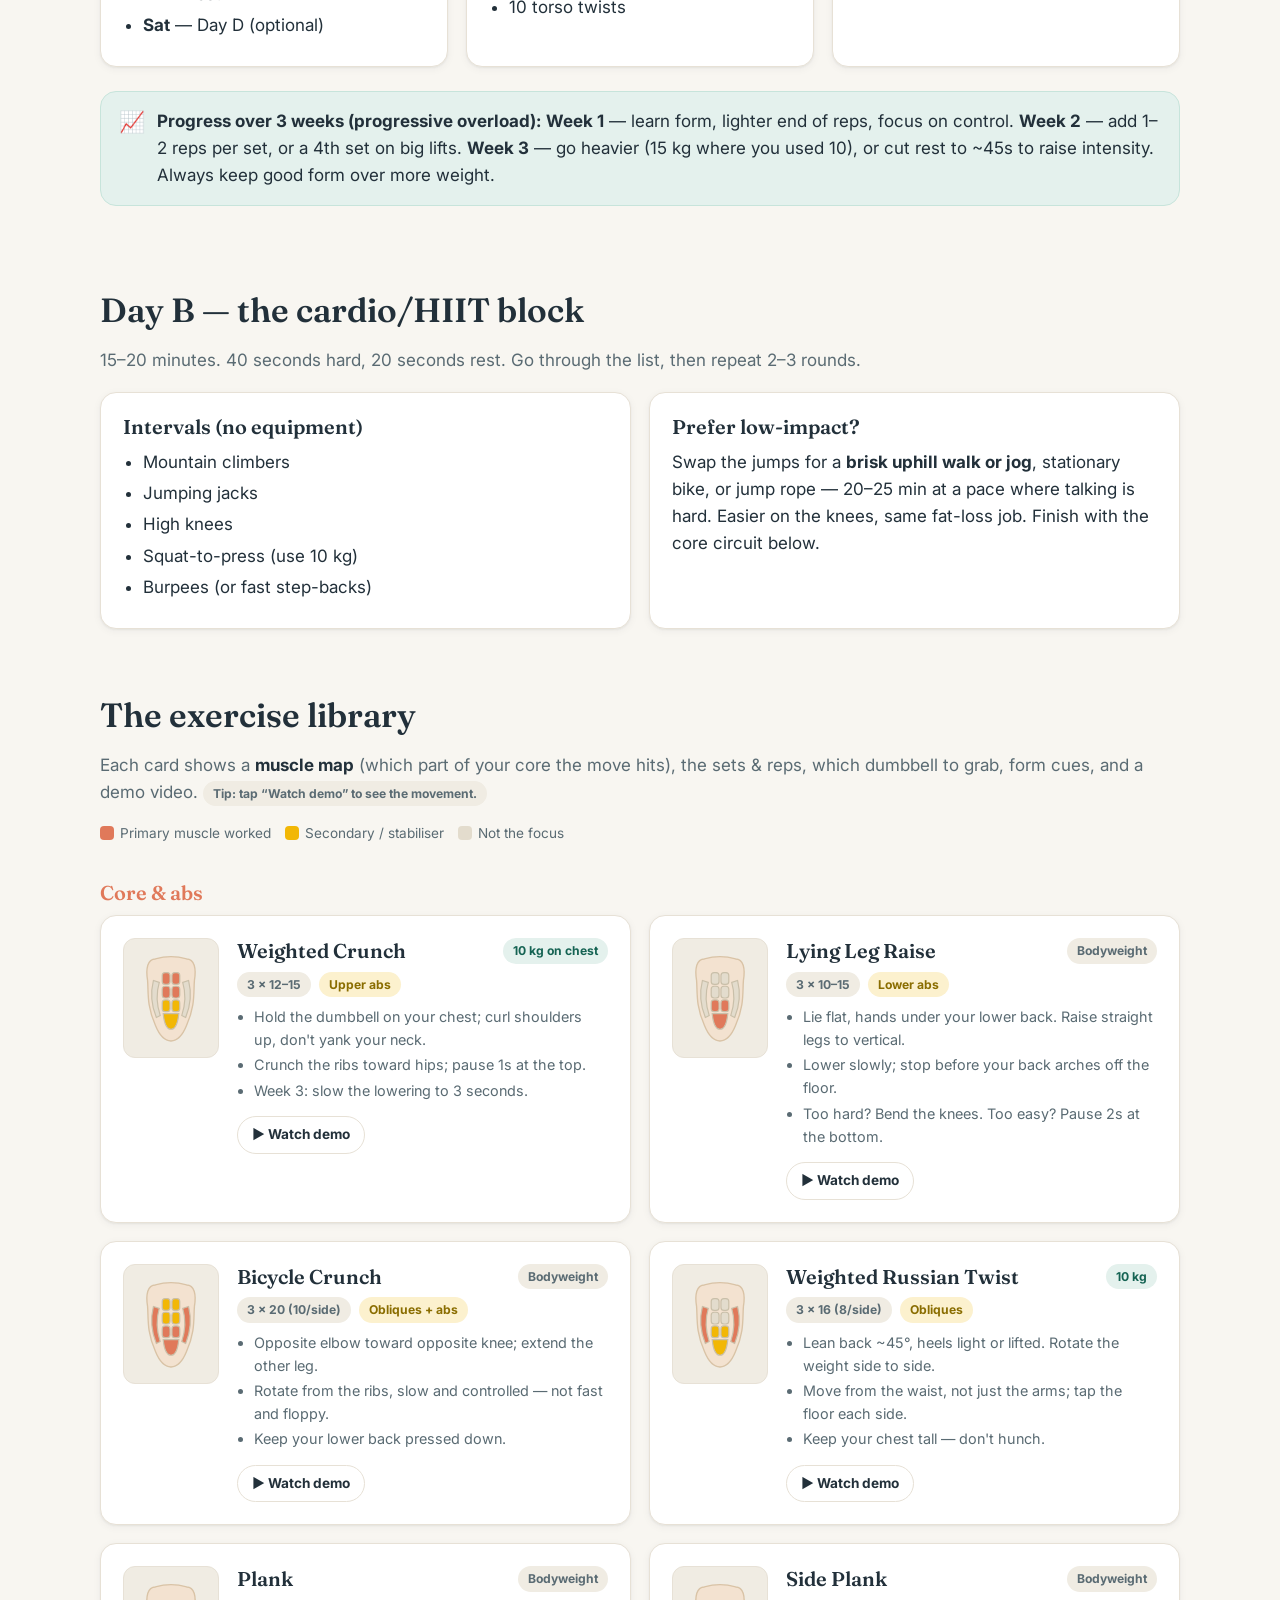
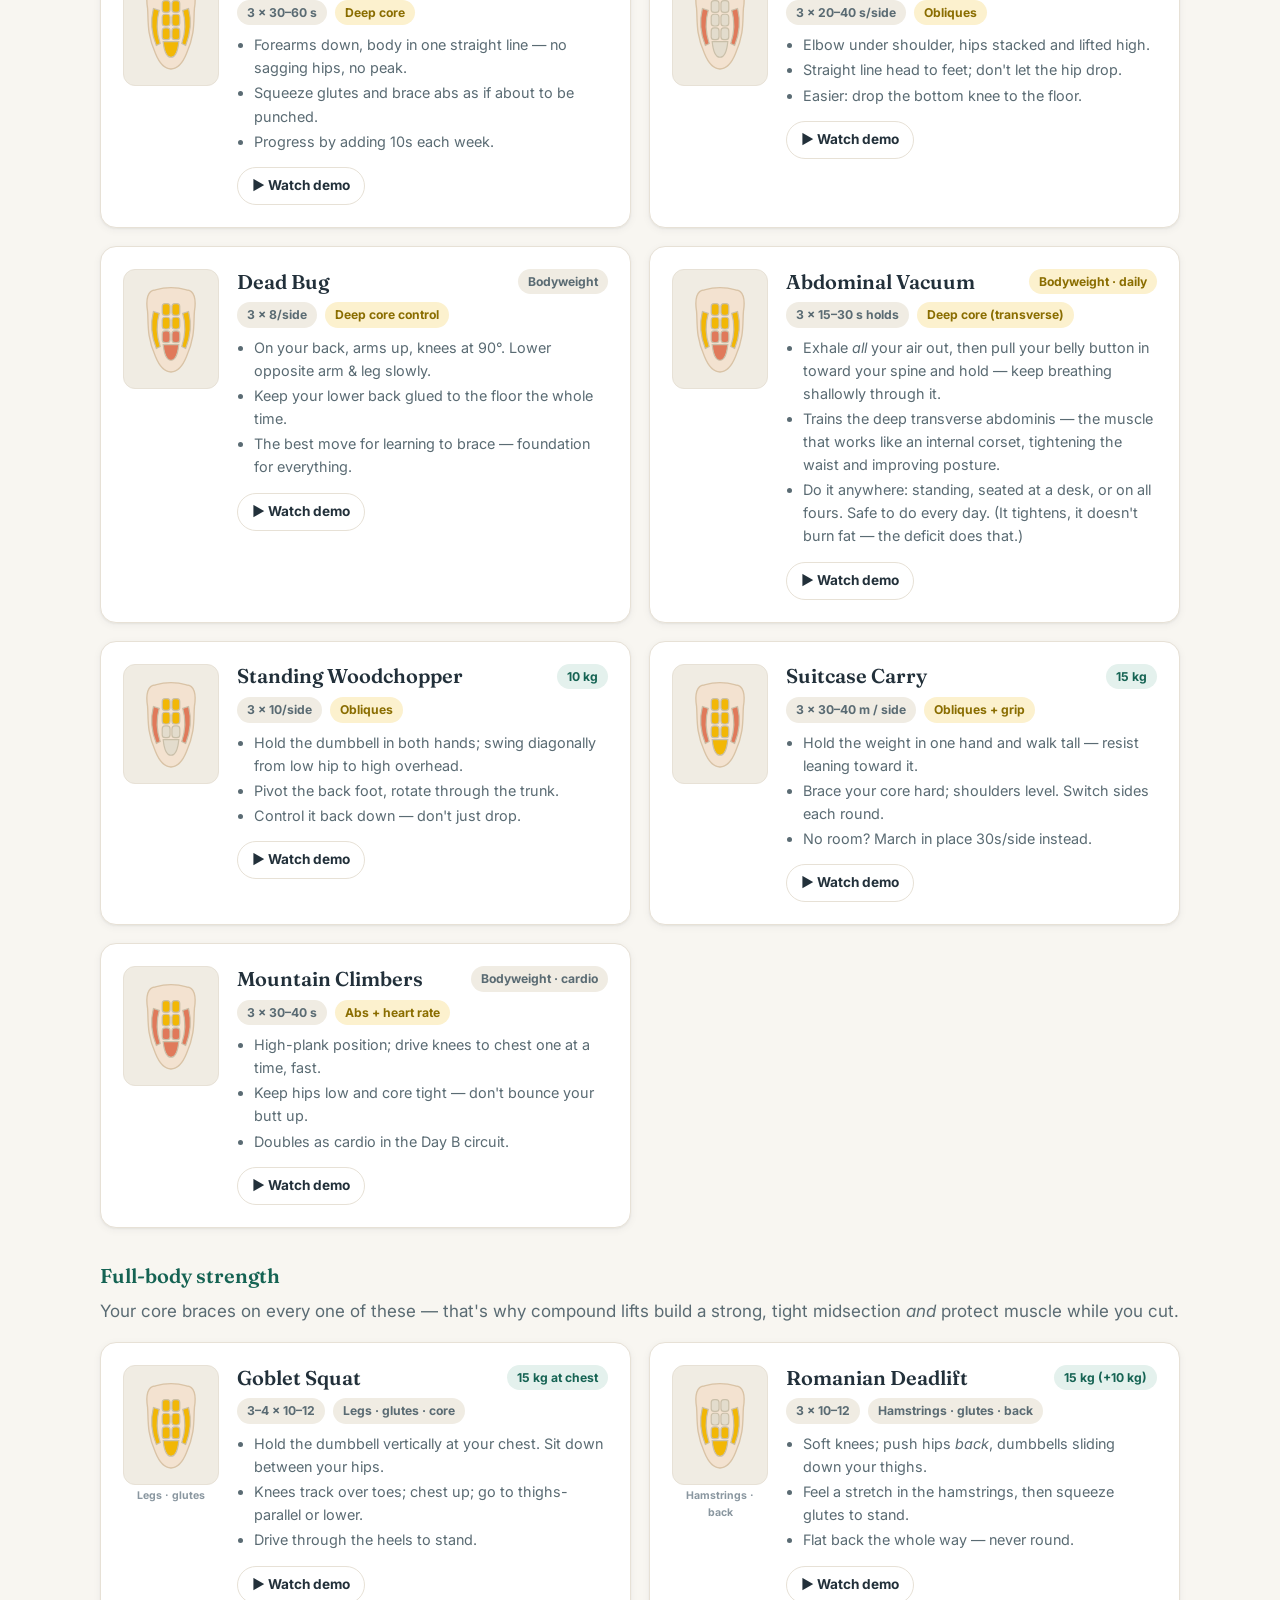
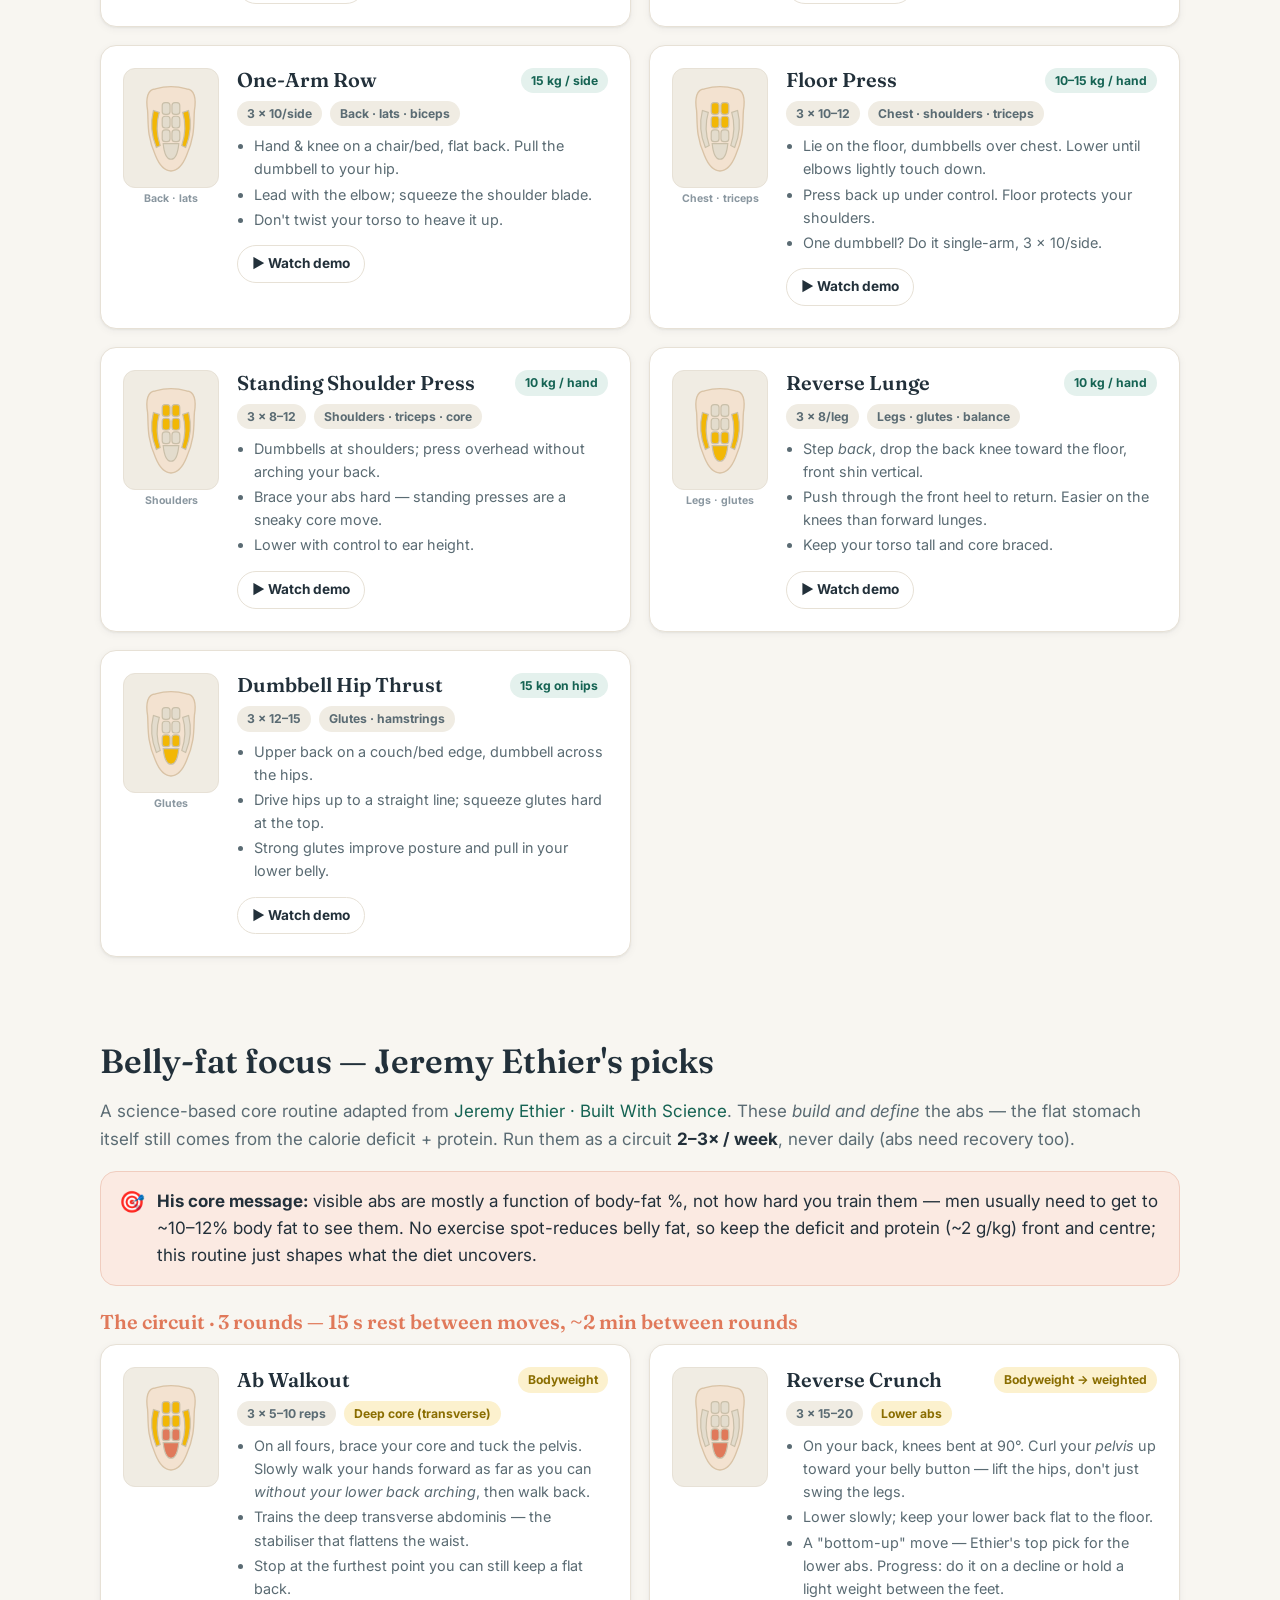
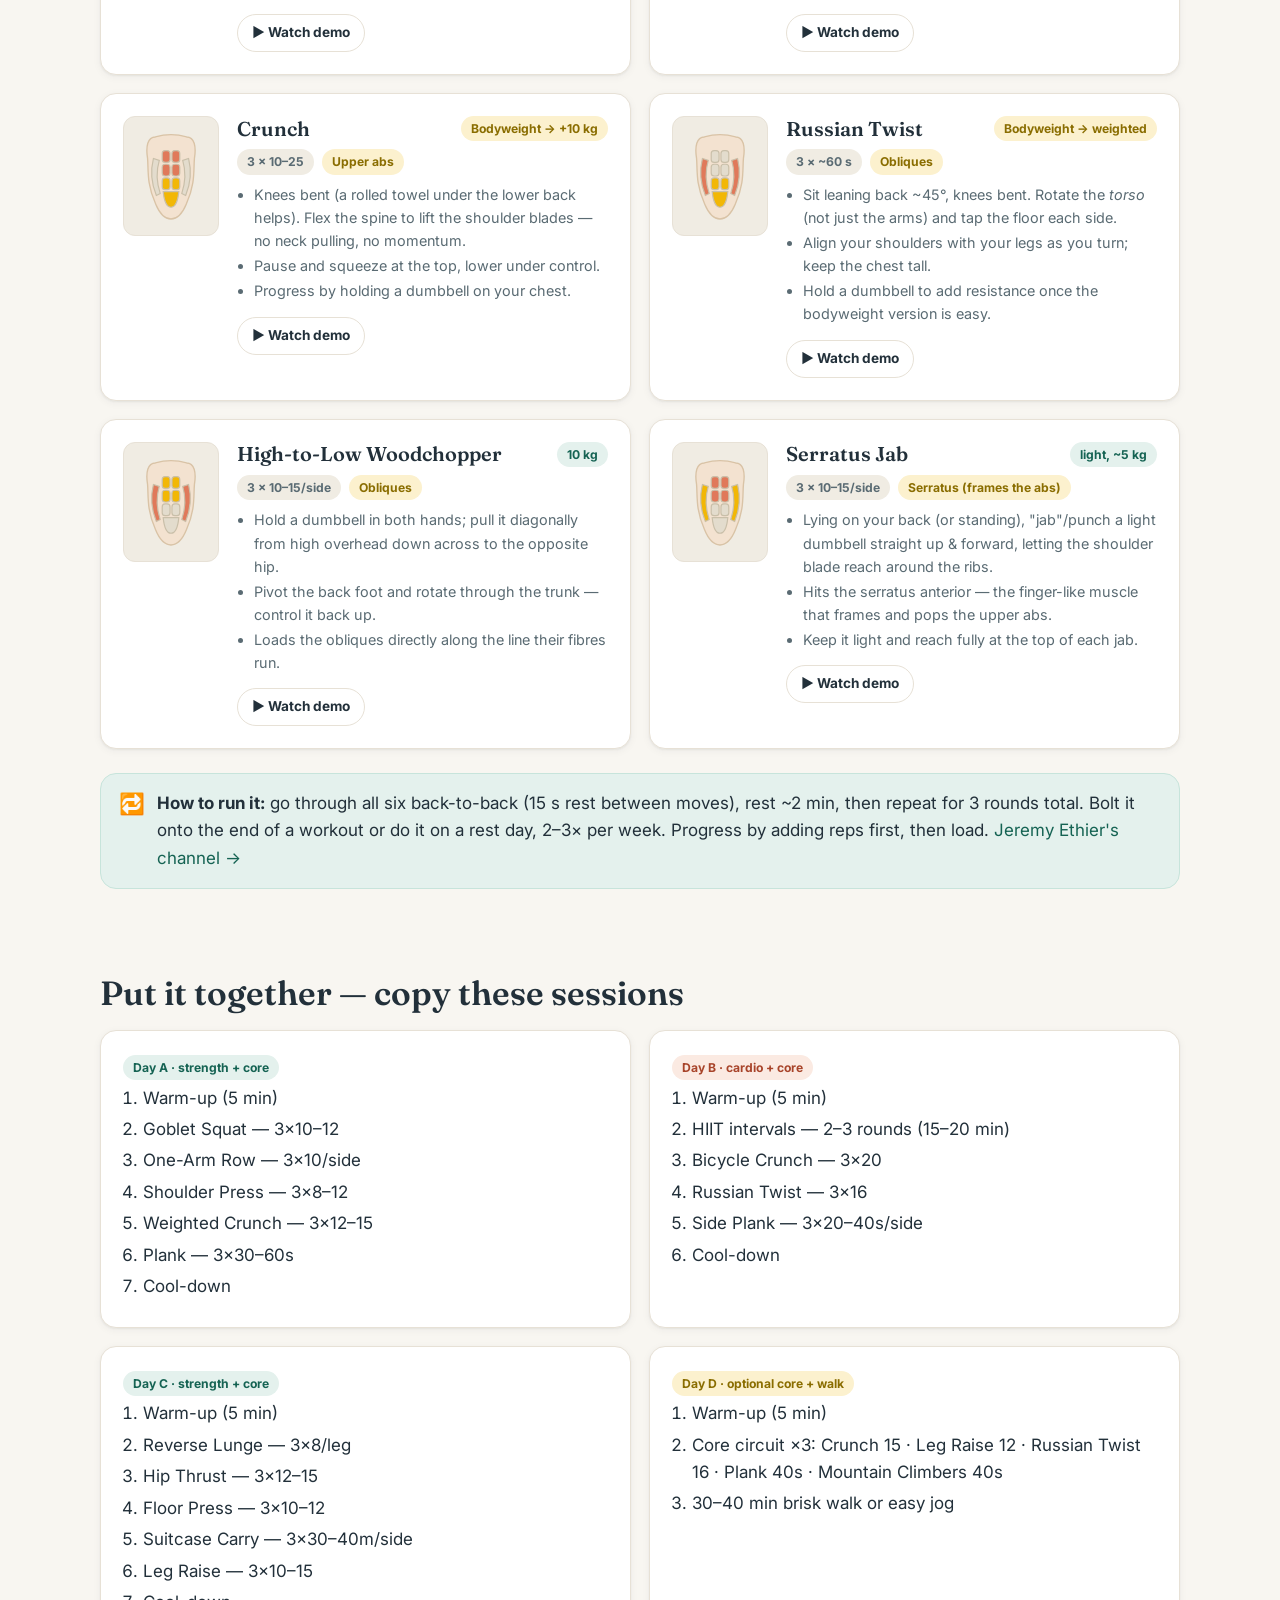
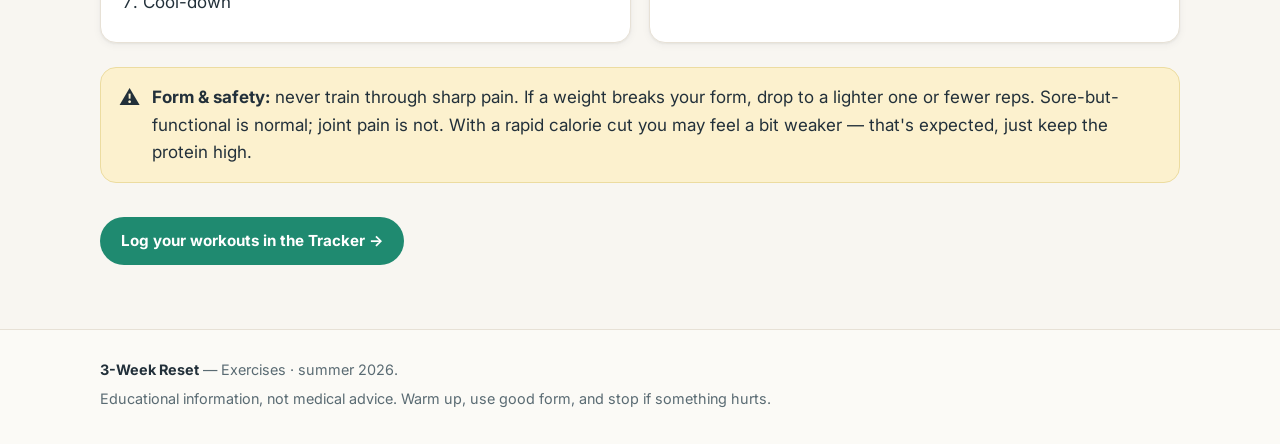
==== commit 90bdf75f: "feat: Jeremy exercise section" ====
--- a/exercises.html
+++ b/exercises.html
@@ -179,6 +179,17 @@
           </div>
         </div>
 
+        <!-- Abdominal Vacuum -->
+        <div class="card ex-card">
+          <div class="muscle-thumb" data-primary="lower" data-secondary="upper obliques"></div>
+          <div>
+            <div class="flex between items-center wrap"><h3 class="mt-0 mb-0">Abdominal Vacuum</h3><span class="badge gold">Bodyweight · daily</span></div>
+            <div class="ex-meta"><span class="badge">3 × 15–30 s holds</span><span class="badge gold">Deep core (transverse)</span></div>
+            <ul class="cue"><li>Exhale <em>all</em> your air out, then pull your belly button in toward your spine and hold — keep breathing shallowly through it.</li><li>Trains the deep transverse abdominis — the muscle that works like an internal corset, tightening the waist and improving posture.</li><li>Do it anywhere: standing, seated at a desk, or on all fours. Safe to do every day. (It tightens, it doesn't burn fat — the deficit does that.)</li></ul>
+            <a class="btn btn-ghost btn-sm" target="_blank" rel="noopener" href="https://www.youtube.com/results?search_query=stomach+vacuum+exercise+proper+form">▶ Watch demo</a>
+          </div>
+        </div>
+
         <!-- Woodchopper -->
         <div class="card ex-card">
           <div class="muscle-thumb" data-primary="obliques" data-secondary="upper"></div>
@@ -295,6 +306,87 @@
           </div>
         </div>
       </div>
+    </div>
+  </section>
+
+  <!-- BELLY-FAT FOCUS (Jeremy Ethier) -->
+  <section class="section" id="belly-fat">
+    <div class="container">
+      <h2>Belly-fat focus — Jeremy Ethier's picks</h2>
+      <p class="muted">A science-based core routine adapted from <a href="https://www.youtube.com/@JeremyEthier" target="_blank" rel="noopener">Jeremy Ethier · Built With Science</a>. These <em>build and define</em> the abs — the flat stomach itself still comes from the calorie deficit + protein. Run them as a circuit <strong>2–3× / week</strong>, never daily (abs need recovery too).</p>
+      <div class="callout danger"><span class="ci">🎯</span><div><strong>His core message:</strong> visible abs are mostly a function of body-fat %, not how hard you train them — men usually need to get to ~10–12% body fat to see them. No exercise spot-reduces belly fat, so keep the deficit and protein (~2 g/kg) front and centre; this routine just shapes what the diet uncovers.</div></div>
+
+      <h3 class="mt-3" style="color:var(--terracotta)">The circuit · 3 rounds — 15 s rest between moves, ~2 min between rounds</h3>
+      <div class="grid cols-2 mt-1">
+
+        <!-- Ab Walkout -->
+        <div class="card ex-card">
+          <div class="muscle-thumb" data-primary="lower" data-secondary="upper obliques"></div>
+          <div>
+            <div class="flex between items-center wrap"><h3 class="mt-0 mb-0">Ab Walkout</h3><span class="badge gold">Bodyweight</span></div>
+            <div class="ex-meta"><span class="badge">3 × 5–10 reps</span><span class="badge gold">Deep core (transverse)</span></div>
+            <ul class="cue"><li>On all fours, brace your core and tuck the pelvis. Slowly walk your hands forward as far as you can <em>without your lower back arching</em>, then walk back.</li><li>Trains the deep transverse abdominis — the stabiliser that flattens the waist.</li><li>Stop at the furthest point you can still keep a flat back.</li></ul>
+            <a class="btn btn-ghost btn-sm" target="_blank" rel="noopener" href="https://www.youtube.com/results?search_query=jeremy+ethier+ab+walkout">▶ Watch demo</a>
+          </div>
+        </div>
+
+        <!-- Reverse Crunch -->
+        <div class="card ex-card">
+          <div class="muscle-thumb" data-primary="lower" data-secondary=""></div>
+          <div>
+            <div class="flex between items-center wrap"><h3 class="mt-0 mb-0">Reverse Crunch</h3><span class="badge gold">Bodyweight → weighted</span></div>
+            <div class="ex-meta"><span class="badge">3 × 15–20</span><span class="badge gold">Lower abs</span></div>
+            <ul class="cue"><li>On your back, knees bent at 90°. Curl your <em>pelvis</em> up toward your belly button — lift the hips, don't just swing the legs.</li><li>Lower slowly; keep your lower back flat to the floor.</li><li>A "bottom-up" move — Ethier's top pick for the lower abs. Progress: do it on a decline or hold a light weight between the feet.</li></ul>
+            <a class="btn btn-ghost btn-sm" target="_blank" rel="noopener" href="https://www.youtube.com/results?search_query=jeremy+ethier+reverse+crunch">▶ Watch demo</a>
+          </div>
+        </div>
+
+        <!-- Crunch -->
+        <div class="card ex-card">
+          <div class="muscle-thumb" data-primary="upper" data-secondary="lower"></div>
+          <div>
+            <div class="flex between items-center wrap"><h3 class="mt-0 mb-0">Crunch</h3><span class="badge gold">Bodyweight → +10 kg</span></div>
+            <div class="ex-meta"><span class="badge">3 × 10–25</span><span class="badge gold">Upper abs</span></div>
+            <ul class="cue"><li>Knees bent (a rolled towel under the lower back helps). Flex the spine to lift the shoulder blades — no neck pulling, no momentum.</li><li>Pause and squeeze at the top, lower under control.</li><li>Progress by holding a dumbbell on your chest.</li></ul>
+            <a class="btn btn-ghost btn-sm" target="_blank" rel="noopener" href="https://www.youtube.com/results?search_query=jeremy+ethier+crunch+form">▶ Watch demo</a>
+          </div>
+        </div>
+
+        <!-- Russian Twist -->
+        <div class="card ex-card">
+          <div class="muscle-thumb" data-primary="obliques" data-secondary="lower"></div>
+          <div>
+            <div class="flex between items-center wrap"><h3 class="mt-0 mb-0">Russian Twist</h3><span class="badge gold">Bodyweight → weighted</span></div>
+            <div class="ex-meta"><span class="badge">3 × ~60 s</span><span class="badge gold">Obliques</span></div>
+            <ul class="cue"><li>Sit leaning back ~45°, knees bent. Rotate the <em>torso</em> (not just the arms) and tap the floor each side.</li><li>Align your shoulders with your legs as you turn; keep the chest tall.</li><li>Hold a dumbbell to add resistance once the bodyweight version is easy.</li></ul>
+            <a class="btn btn-ghost btn-sm" target="_blank" rel="noopener" href="https://www.youtube.com/results?search_query=jeremy+ethier+russian+twist">▶ Watch demo</a>
+          </div>
+        </div>
+
+        <!-- High-to-Low Woodchopper -->
+        <div class="card ex-card">
+          <div class="muscle-thumb" data-primary="obliques" data-secondary="upper"></div>
+          <div>
+            <div class="flex between items-center wrap"><h3 class="mt-0 mb-0">High-to-Low Woodchopper</h3><span class="badge teal">10 kg</span></div>
+            <div class="ex-meta"><span class="badge">3 × 10–15/side</span><span class="badge gold">Obliques</span></div>
+            <ul class="cue"><li>Hold a dumbbell in both hands; pull it diagonally from high overhead down across to the opposite hip.</li><li>Pivot the back foot and rotate through the trunk — control it back up.</li><li>Loads the obliques directly along the line their fibres run.</li></ul>
+            <a class="btn btn-ghost btn-sm" target="_blank" rel="noopener" href="https://www.youtube.com/results?search_query=jeremy+ethier+woodchopper">▶ Watch demo</a>
+          </div>
+        </div>
+
+        <!-- Serratus Jab -->
+        <div class="card ex-card">
+          <div class="muscle-thumb" data-primary="upper" data-secondary="obliques"></div>
+          <div>
+            <div class="flex between items-center wrap"><h3 class="mt-0 mb-0">Serratus Jab</h3><span class="badge teal">light, ~5 kg</span></div>
+            <div class="ex-meta"><span class="badge">3 × 10–15/side</span><span class="badge gold">Serratus (frames the abs)</span></div>
+            <ul class="cue"><li>Lying on your back (or standing), "jab"/punch a light dumbbell straight up &amp; forward, letting the shoulder blade reach around the ribs.</li><li>Hits the serratus anterior — the finger-like muscle that frames and pops the upper abs.</li><li>Keep it light and reach fully at the top of each jab.</li></ul>
+            <a class="btn btn-ghost btn-sm" target="_blank" rel="noopener" href="https://www.youtube.com/results?search_query=jeremy+ethier+serratus+anterior+exercise">▶ Watch demo</a>
+          </div>
+        </div>
+      </div>
+
+      <div class="callout good mt-3"><span class="ci">🔁</span><div><strong>How to run it:</strong> go through all six back-to-back (15 s rest between moves), rest ~2 min, then repeat for 3 rounds total. Bolt it onto the end of a workout or do it on a rest day, 2–3× per week. Progress by adding reps first, then load. <a href="https://www.youtube.com/@JeremyEthier" target="_blank" rel="noopener">Jeremy Ethier's channel →</a></div></div>
     </div>
   </section>
 
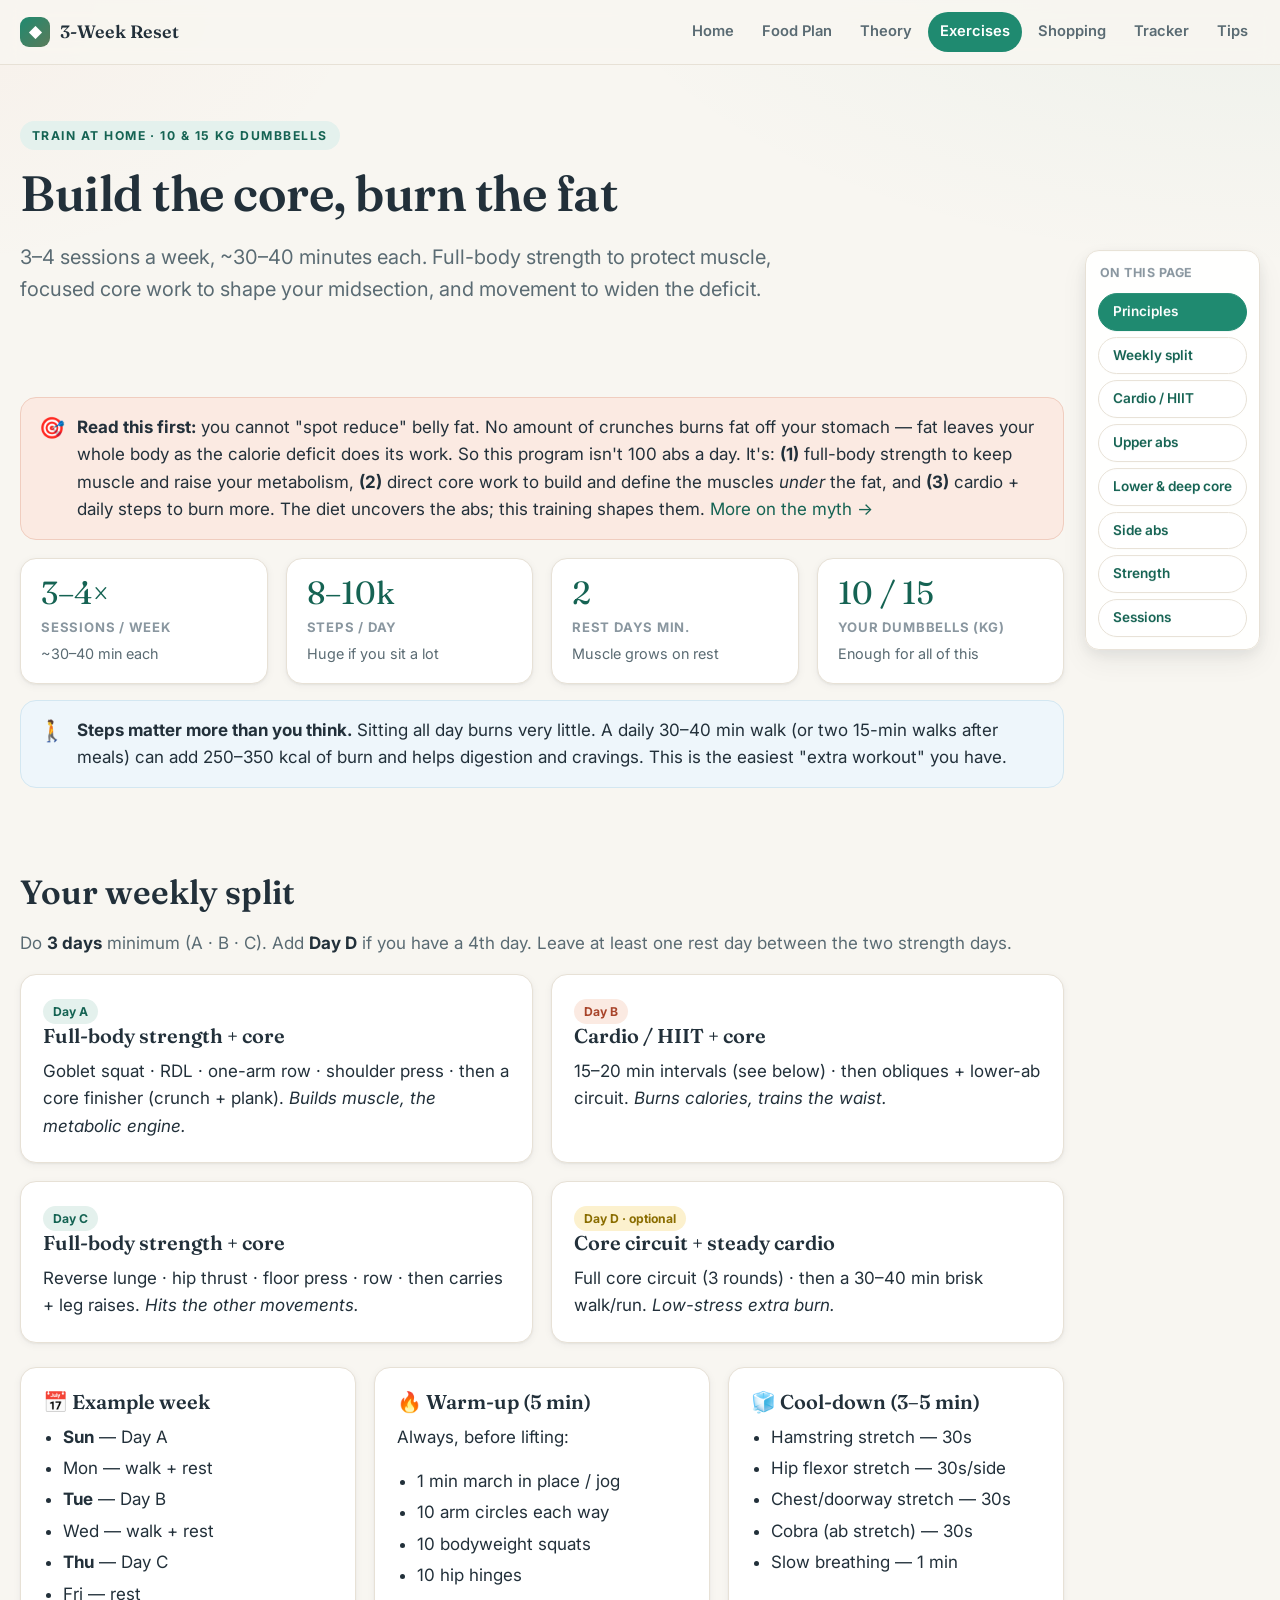
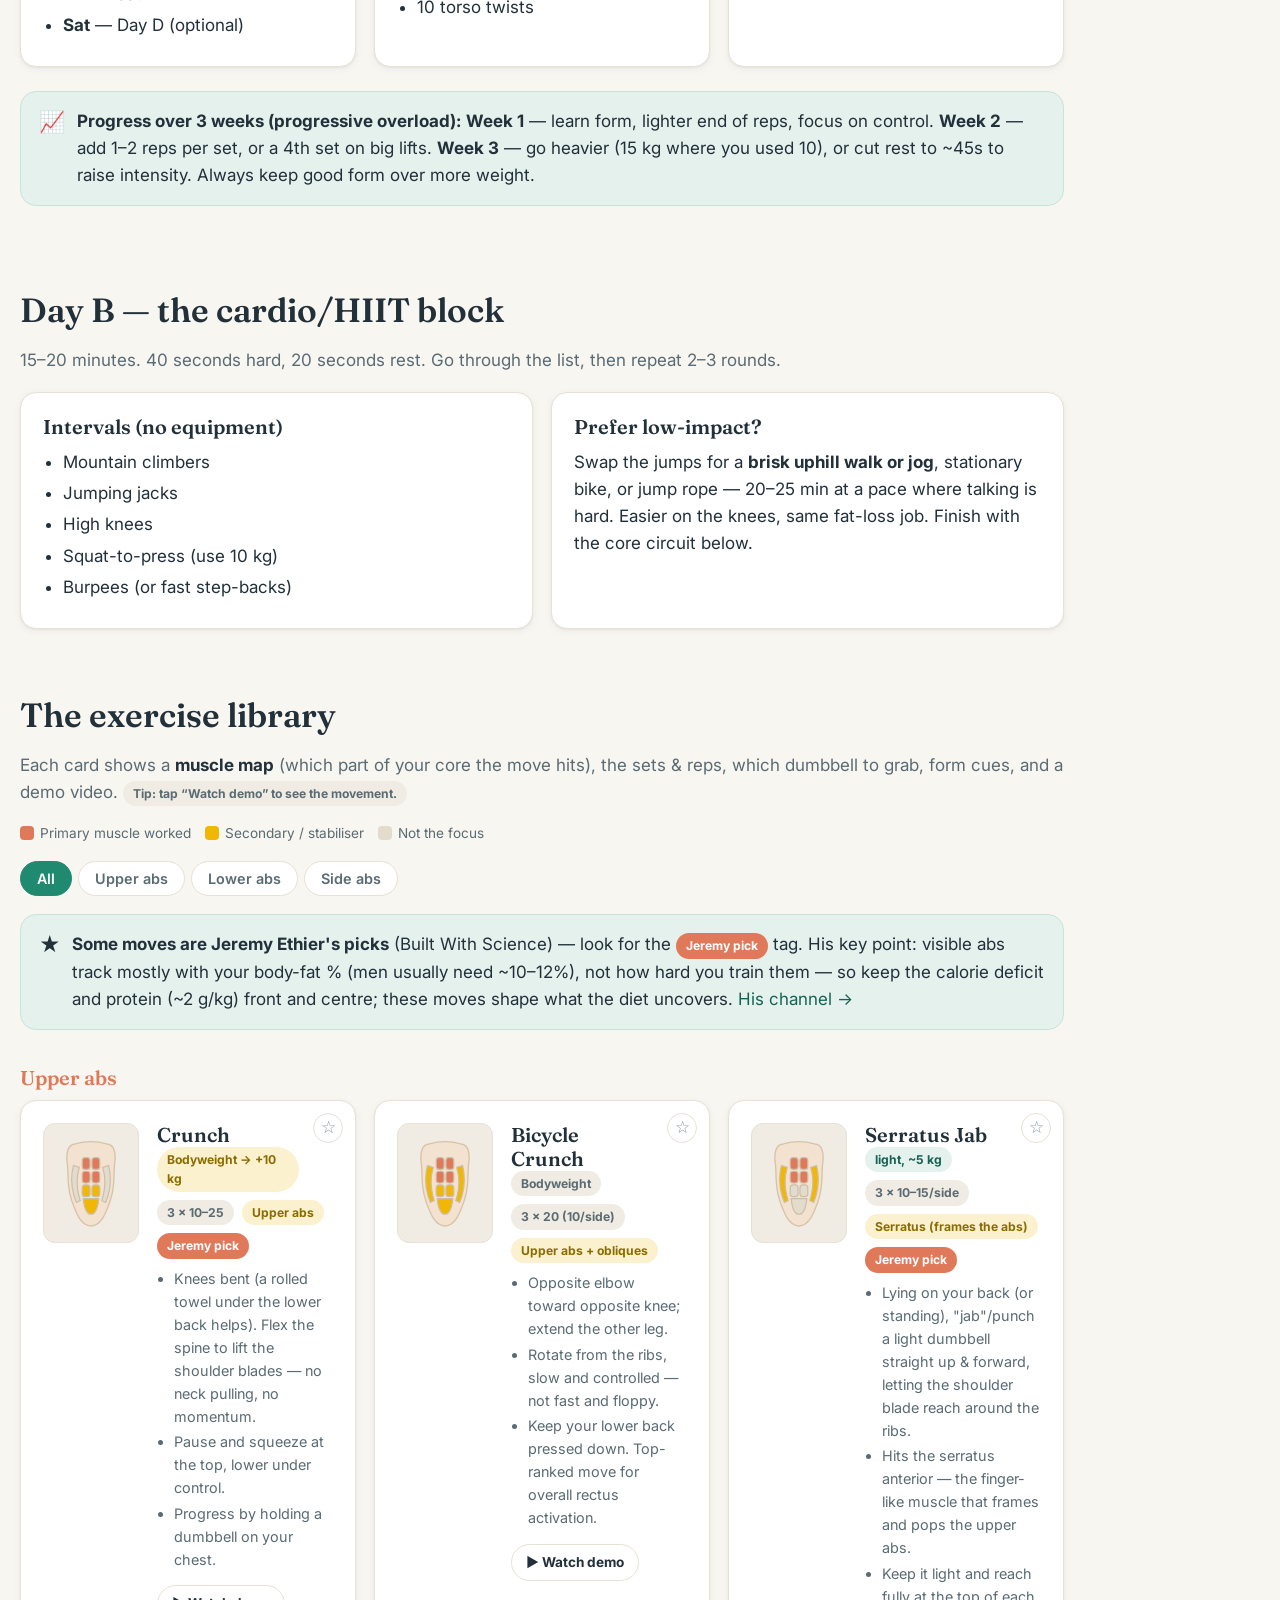
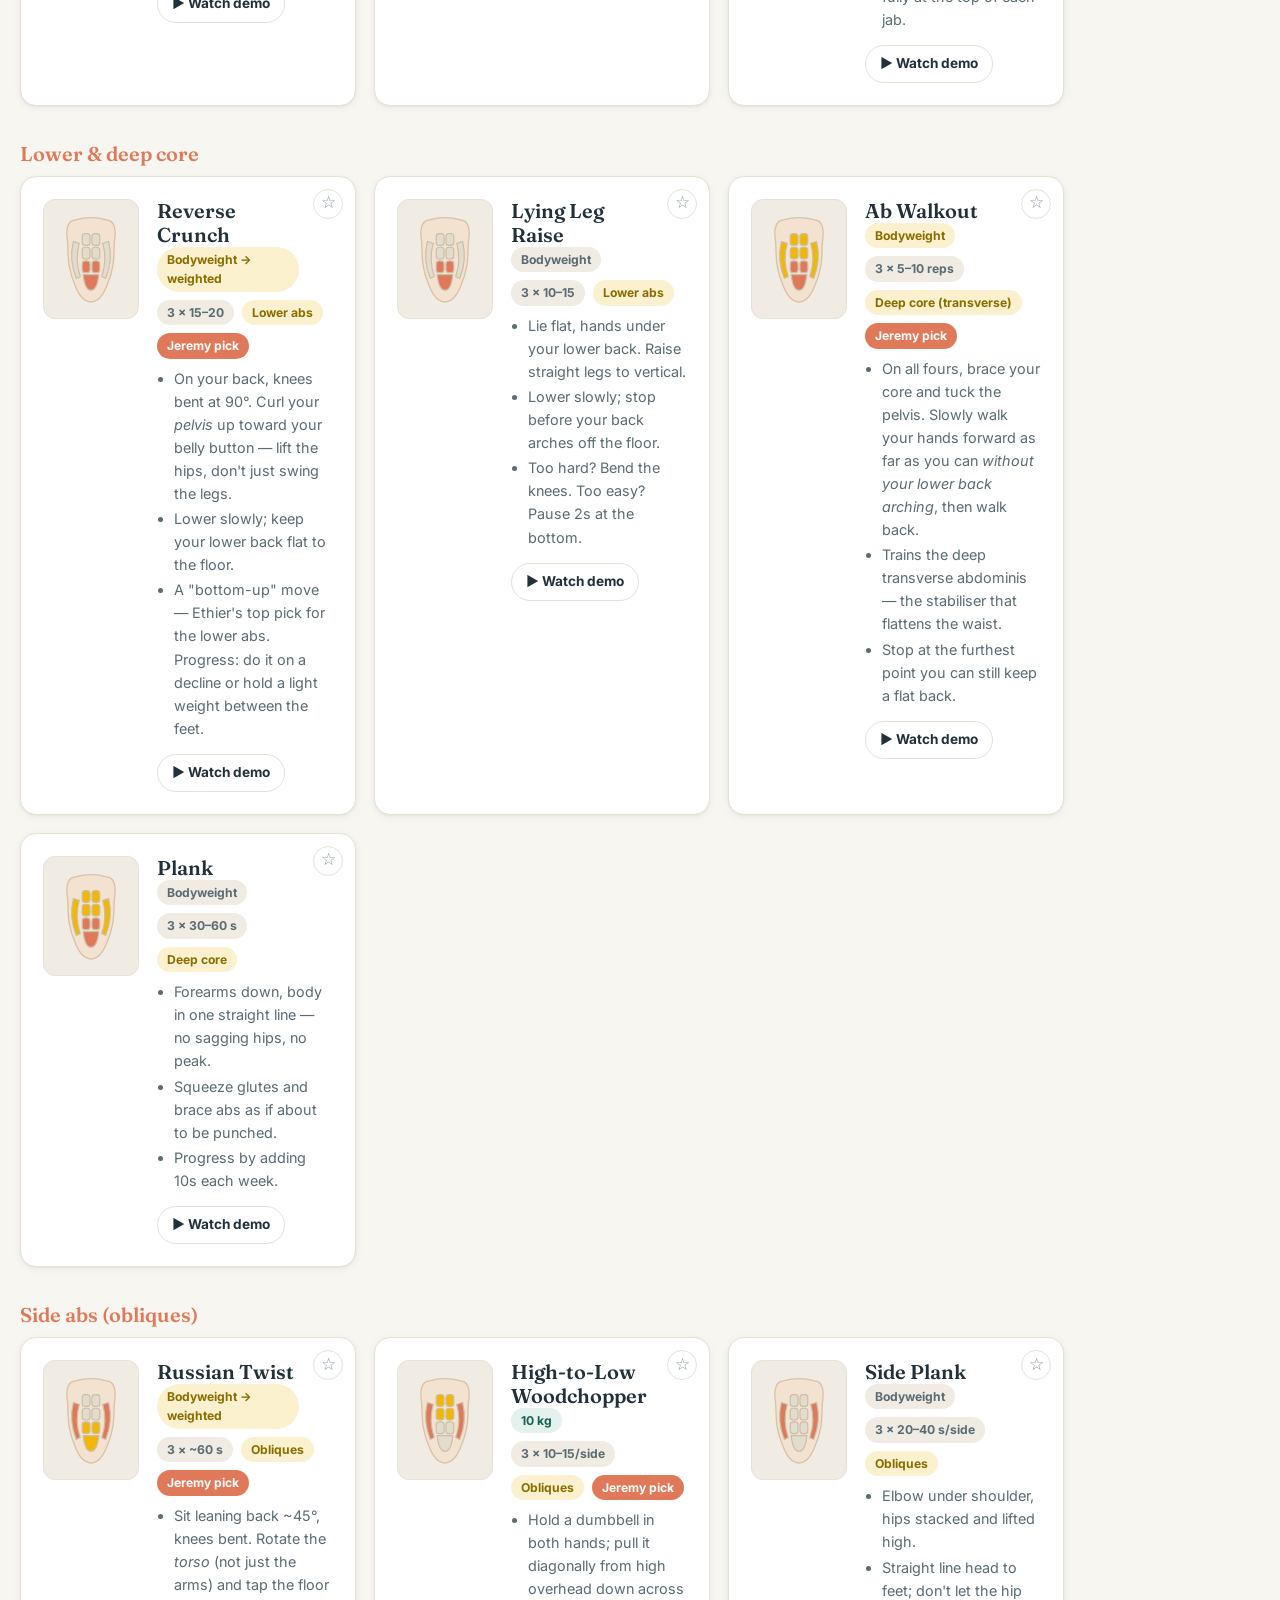
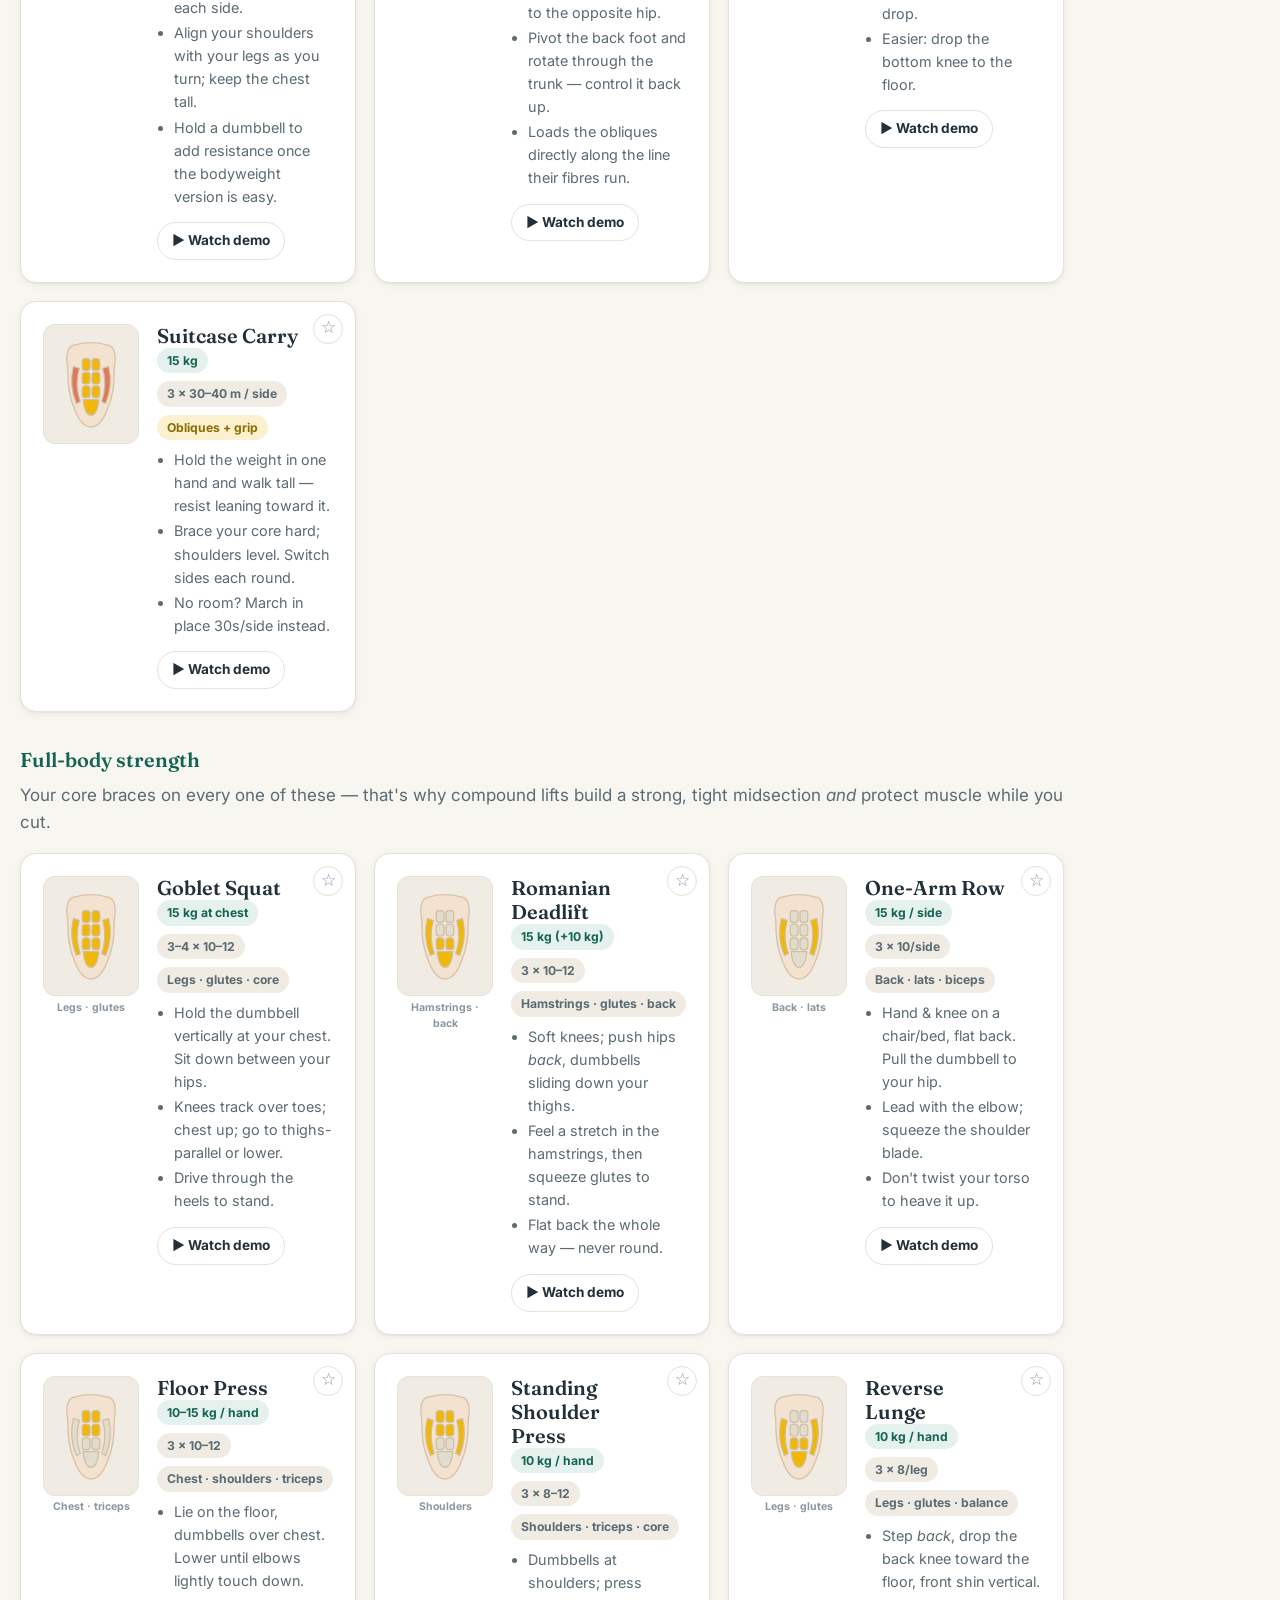
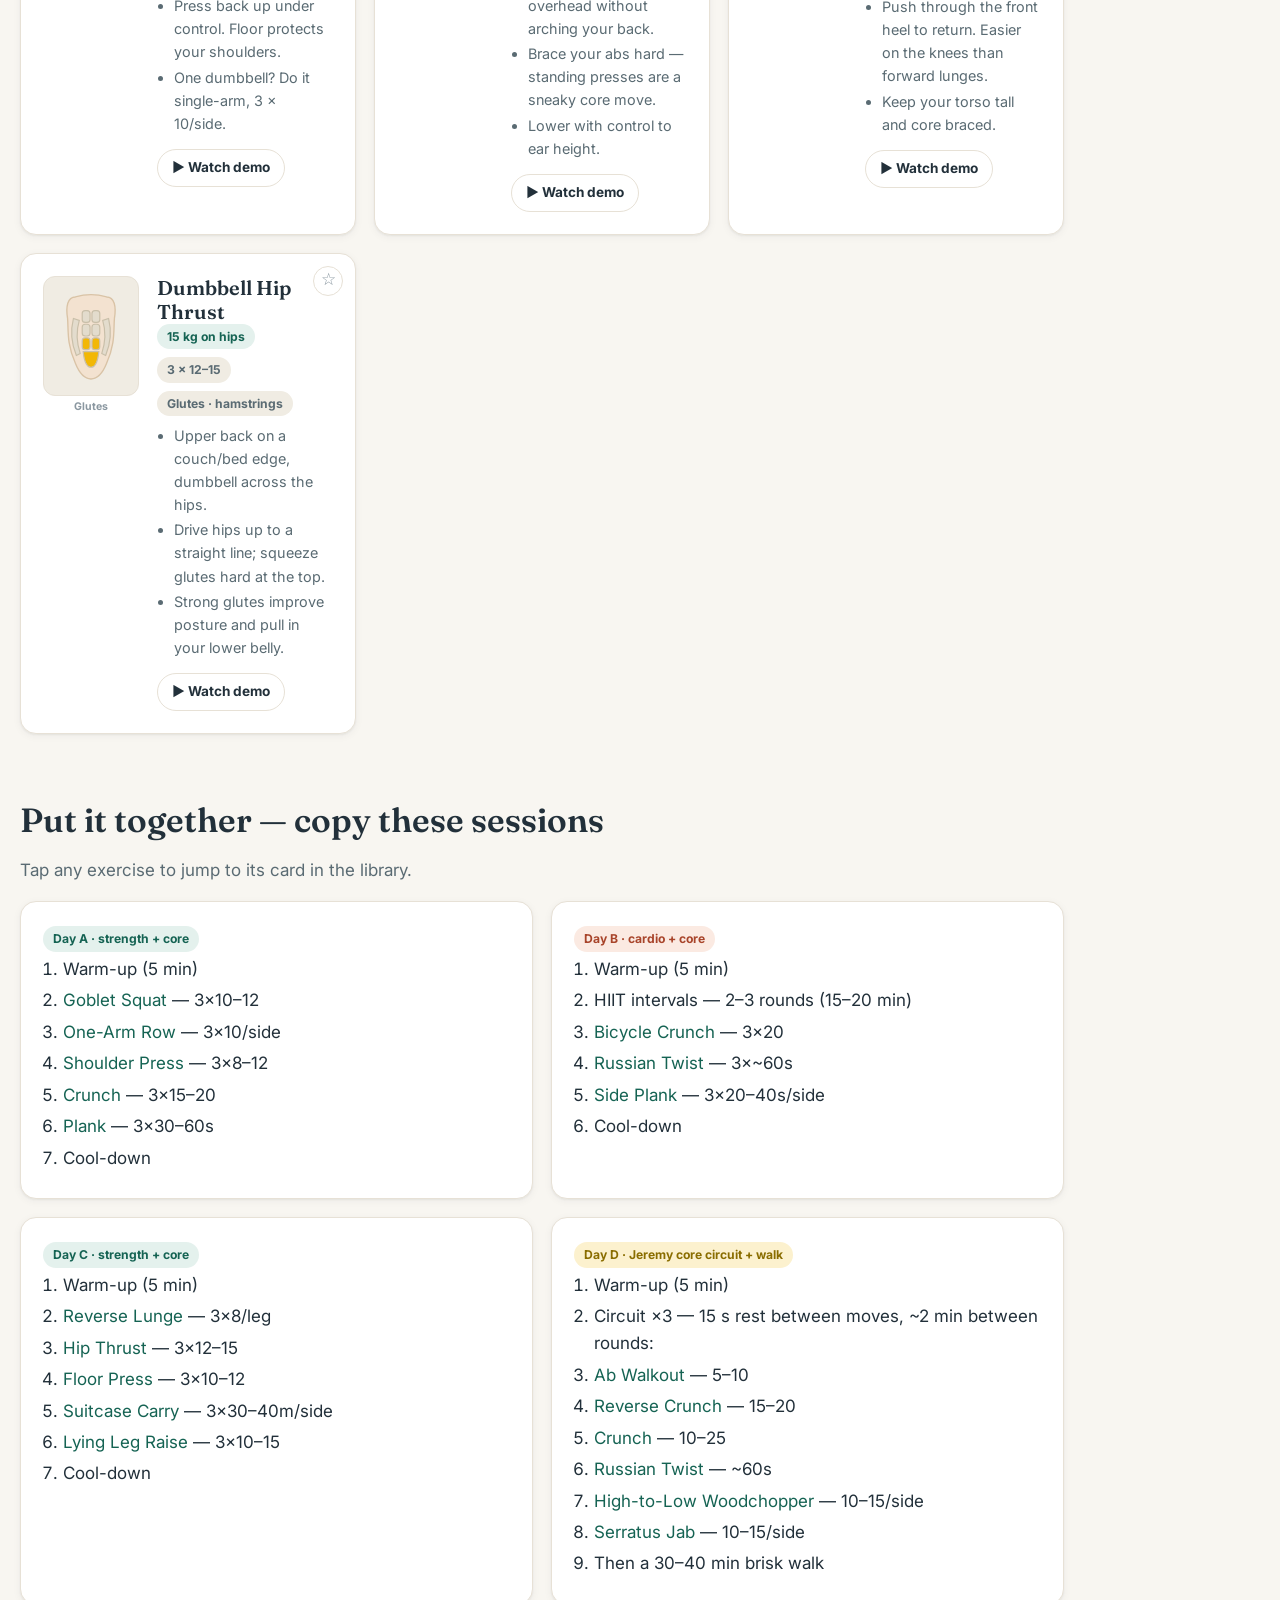
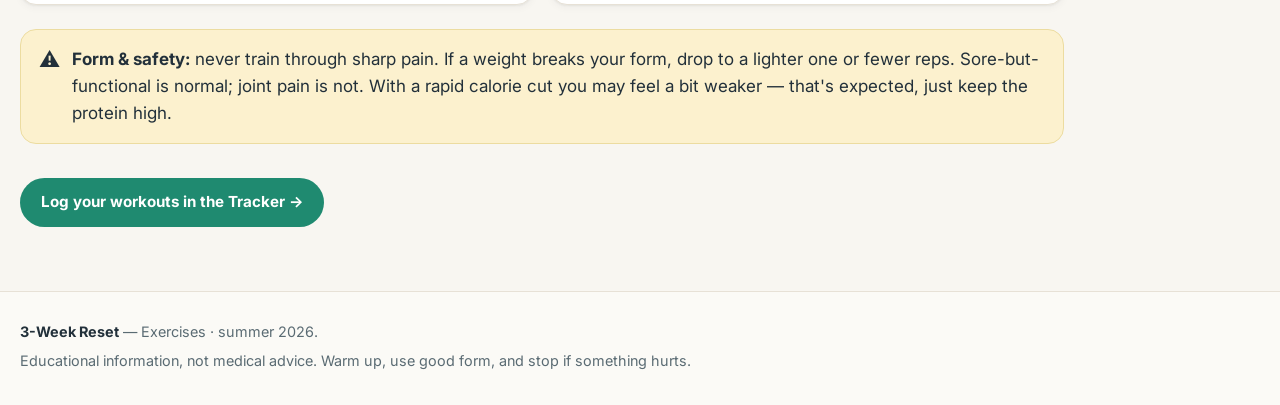
==== commit 447f62df: "feat: refactor exercise section" ====
--- a/exercises.html
+++ b/exercises.html
@@ -11,7 +11,7 @@
   <link rel="icon" href="assets/favicon.svg" type="image/svg+xml" />
   <link rel="stylesheet" href="assets/styles.css" />
 </head>
-<body>
+<body class="has-side-nav">
   <header class="nav">
     <div class="container nav-inner">
       <a class="brand" href="index.html"><span class="dot">◆</span> 3-Week Reset</a>
@@ -28,11 +28,36 @@
     </div>
   </header>
 
+  <!-- Sticky quick-access bar of starred exercises -->
+  <div class="starred-bar no-print" id="starred-bar" hidden>
+    <div class="container starred-inner">
+      <span class="starred-label">★ Starred</span>
+      <div class="starred-chips" id="starred-chips"></div>
+    </div>
+  </div>
+
   <section class="hero">
     <div class="container">
       <span class="eyebrow">Train at home · 10 & 15 kg dumbbells</span>
       <h1>Build the core, burn the fat</h1>
       <p class="lead">3–4 sessions a week, ~30–40 minutes each. Full-body strength to protect muscle, focused core work to shape your midsection, and movement to widen the deficit.</p>
+    </div>
+  </section>
+
+  <!-- ON THIS PAGE — quick links (persistent right rail on wide screens) -->
+  <section class="section-tight" id="onthispage" aria-label="On this page">
+    <div class="container">
+      <nav class="quicklinks">
+        <span class="ql-label">On this page</span>
+        <a href="#principles">Principles</a>
+        <a href="#split">Weekly split</a>
+        <a href="#hiit">Cardio / HIIT</a>
+        <a href="#lib-upper">Upper abs</a>
+        <a href="#lib-lower">Lower &amp; deep core</a>
+        <a href="#lib-obliques">Side abs</a>
+        <a href="#lib-strength">Strength</a>
+        <a href="#sessions">Sessions</a>
+      </nav>
     </div>
   </section>
 
@@ -54,7 +79,7 @@
   </section>
 
   <!-- WEEKLY SPLIT -->
-  <section class="section">
+  <section class="section" id="split">
     <div class="container">
       <h2>Your weekly split</h2>
       <p class="muted">Do <strong>3 days</strong> minimum (A · B · C). Add <strong>Day D</strong> if you have a 4th day. Leave at least one rest day between the two strength days.</p>
@@ -76,7 +101,7 @@
   </section>
 
   <!-- HIIT -->
-  <section class="section-tight">
+  <section class="section-tight" id="hiit">
     <div class="container">
       <h2>Day B — the cardio/HIIT block</h2>
       <p class="muted">15–20 minutes. 40 seconds hard, 20 seconds rest. Go through the list, then repeat 2–3 rounds.</p>
@@ -88,7 +113,7 @@
   </section>
 
   <!-- MUSCLE MAP LEGEND -->
-  <section class="section">
+  <section class="section" id="library">
     <div class="container">
       <h2>The exercise library</h2>
       <p class="muted">Each card shows a <strong>muscle map</strong> (which part of your core the move hits), the sets &amp; reps, which dumbbell to grab, form cues, and a demo video. <span class="badge">Tip: tap “Watch demo” to see the movement.</span></p>
@@ -98,23 +123,73 @@
         <span><i style="background:#E3DCCD"></i>Not the focus</span>
       </div>
 
-      <!-- CORE BLOCK -->
-      <h3 class="mt-4" style="color:var(--terracotta)">Core &amp; abs</h3>
-      <div class="grid cols-2 mt-1">
-
-        <!-- Weighted Crunch -->
-        <div class="card ex-card">
+      <div class="ex-filters" id="ex-filters" role="group" aria-label="Quick filter by core area">
+        <button class="ex-filter active" type="button" data-filter="all">All</button>
+        <button class="ex-filter" type="button" data-filter="upper">Upper abs</button>
+        <button class="ex-filter" type="button" data-filter="lower">Lower abs</button>
+        <button class="ex-filter" type="button" data-filter="obliques">Side abs</button>
+      </div>
+
+      <div class="callout good"><span class="ci">★</span><div><strong>Some moves are Jeremy Ethier's picks</strong> (Built With Science) — look for the <span class="badge jeremy">Jeremy pick</span> tag. His key point: visible abs track mostly with your body-fat % (men usually need ~10–12%), not how hard you train them — so keep the calorie deficit and protein (~2 g/kg) front and centre; these moves shape what the diet uncovers. <a href="https://www.youtube.com/@JeremyEthier" target="_blank" rel="noopener">His channel →</a></div></div>
+
+      <!-- UPPER ABS -->
+      <div class="ex-block" id="lib-upper">
+      <h3 class="mt-4" style="color:var(--terracotta)">Upper abs</h3>
+      <div class="grid ex-grid mt-1">
+
+        <!-- Crunch (Jeremy) -->
+        <div class="card ex-card" id="ex-crunch">
           <div class="muscle-thumb" data-primary="upper" data-secondary="lower"></div>
           <div>
-            <div class="flex between items-center wrap"><h3 class="mt-0 mb-0">Weighted Crunch</h3><span class="badge teal">10 kg on chest</span></div>
-            <div class="ex-meta"><span class="badge">3 × 12–15</span><span class="badge gold">Upper abs</span></div>
-            <ul class="cue"><li>Hold the dumbbell on your chest; curl shoulders up, don't yank your neck.</li><li>Crunch the ribs toward hips; pause 1s at the top.</li><li>Week 3: slow the lowering to 3 seconds.</li></ul>
-            <a class="btn btn-ghost btn-sm" target="_blank" rel="noopener" href="https://www.youtube.com/results?search_query=weighted+crunch+form">▶ Watch demo</a>
+            <div class="flex between items-center wrap"><h3 class="mt-0 mb-0">Crunch</h3><span class="badge gold">Bodyweight → +10 kg</span></div>
+            <div class="ex-meta"><span class="badge">3 × 10–25</span><span class="badge gold">Upper abs</span><span class="badge jeremy">Jeremy pick</span></div>
+            <ul class="cue"><li>Knees bent (a rolled towel under the lower back helps). Flex the spine to lift the shoulder blades — no neck pulling, no momentum.</li><li>Pause and squeeze at the top, lower under control.</li><li>Progress by holding a dumbbell on your chest.</li></ul>
+            <a class="btn btn-ghost btn-sm" target="_blank" rel="noopener" href="https://www.youtube.com/results?search_query=jeremy+ethier+crunch+form">▶ Watch demo</a>
+          </div>
+        </div>
+
+        <!-- Bicycle Crunch -->
+        <div class="card ex-card" id="ex-bicycle-crunch">
+          <div class="muscle-thumb" data-primary="upper" data-secondary="obliques lower"></div>
+          <div>
+            <div class="flex between items-center wrap"><h3 class="mt-0 mb-0">Bicycle Crunch</h3><span class="badge">Bodyweight</span></div>
+            <div class="ex-meta"><span class="badge">3 × 20 (10/side)</span><span class="badge gold">Upper abs + obliques</span></div>
+            <ul class="cue"><li>Opposite elbow toward opposite knee; extend the other leg.</li><li>Rotate from the ribs, slow and controlled — not fast and floppy.</li><li>Keep your lower back pressed down. Top-ranked move for overall rectus activation.</li></ul>
+            <a class="btn btn-ghost btn-sm" target="_blank" rel="noopener" href="https://www.youtube.com/results?search_query=bicycle+crunch+form">▶ Watch demo</a>
+          </div>
+        </div>
+
+        <!-- Serratus Jab (Jeremy) -->
+        <div class="card ex-card" id="ex-serratus-jab">
+          <div class="muscle-thumb" data-primary="upper" data-secondary="obliques"></div>
+          <div>
+            <div class="flex between items-center wrap"><h3 class="mt-0 mb-0">Serratus Jab</h3><span class="badge teal">light, ~5 kg</span></div>
+            <div class="ex-meta"><span class="badge">3 × 10–15/side</span><span class="badge gold">Serratus (frames the abs)</span><span class="badge jeremy">Jeremy pick</span></div>
+            <ul class="cue"><li>Lying on your back (or standing), "jab"/punch a light dumbbell straight up &amp; forward, letting the shoulder blade reach around the ribs.</li><li>Hits the serratus anterior — the finger-like muscle that frames and pops the upper abs.</li><li>Keep it light and reach fully at the top of each jab.</li></ul>
+            <a class="btn btn-ghost btn-sm" target="_blank" rel="noopener" href="https://www.youtube.com/results?search_query=jeremy+ethier+serratus+anterior+exercise">▶ Watch demo</a>
+          </div>
+        </div>
+      </div>
+      </div><!-- /ex-block upper -->
+
+      <!-- LOWER & DEEP CORE -->
+      <div class="ex-block" id="lib-lower">
+      <h3 class="mt-4" style="color:var(--terracotta)">Lower &amp; deep core</h3>
+      <div class="grid ex-grid mt-1">
+
+        <!-- Reverse Crunch (Jeremy) -->
+        <div class="card ex-card" id="ex-reverse-crunch">
+          <div class="muscle-thumb" data-primary="lower" data-secondary=""></div>
+          <div>
+            <div class="flex between items-center wrap"><h3 class="mt-0 mb-0">Reverse Crunch</h3><span class="badge gold">Bodyweight → weighted</span></div>
+            <div class="ex-meta"><span class="badge">3 × 15–20</span><span class="badge gold">Lower abs</span><span class="badge jeremy">Jeremy pick</span></div>
+            <ul class="cue"><li>On your back, knees bent at 90°. Curl your <em>pelvis</em> up toward your belly button — lift the hips, don't just swing the legs.</li><li>Lower slowly; keep your lower back flat to the floor.</li><li>A "bottom-up" move — Ethier's top pick for the lower abs. Progress: do it on a decline or hold a light weight between the feet.</li></ul>
+            <a class="btn btn-ghost btn-sm" target="_blank" rel="noopener" href="https://www.youtube.com/results?search_query=jeremy+ethier+reverse+crunch">▶ Watch demo</a>
           </div>
         </div>
 
         <!-- Lying Leg Raise -->
-        <div class="card ex-card">
+        <div class="card ex-card" id="ex-lying-leg-raise">
           <div class="muscle-thumb" data-primary="lower" data-secondary=""></div>
           <div>
             <div class="flex between items-center wrap"><h3 class="mt-0 mb-0">Lying Leg Raise</h3><span class="badge">Bodyweight</span></div>
@@ -124,31 +199,20 @@
           </div>
         </div>
 
-        <!-- Bicycle Crunch -->
-        <div class="card ex-card">
-          <div class="muscle-thumb" data-primary="obliques lower" data-secondary="upper"></div>
-          <div>
-            <div class="flex between items-center wrap"><h3 class="mt-0 mb-0">Bicycle Crunch</h3><span class="badge">Bodyweight</span></div>
-            <div class="ex-meta"><span class="badge">3 × 20 (10/side)</span><span class="badge gold">Obliques + abs</span></div>
-            <ul class="cue"><li>Opposite elbow toward opposite knee; extend the other leg.</li><li>Rotate from the ribs, slow and controlled — not fast and floppy.</li><li>Keep your lower back pressed down.</li></ul>
-            <a class="btn btn-ghost btn-sm" target="_blank" rel="noopener" href="https://www.youtube.com/results?search_query=bicycle+crunch+form">▶ Watch demo</a>
-          </div>
-        </div>
-
-        <!-- Russian Twist -->
-        <div class="card ex-card">
-          <div class="muscle-thumb" data-primary="obliques" data-secondary="lower"></div>
-          <div>
-            <div class="flex between items-center wrap"><h3 class="mt-0 mb-0">Weighted Russian Twist</h3><span class="badge teal">10 kg</span></div>
-            <div class="ex-meta"><span class="badge">3 × 16 (8/side)</span><span class="badge gold">Obliques</span></div>
-            <ul class="cue"><li>Lean back ~45°, heels light or lifted. Rotate the weight side to side.</li><li>Move from the waist, not just the arms; tap the floor each side.</li><li>Keep your chest tall — don't hunch.</li></ul>
-            <a class="btn btn-ghost btn-sm" target="_blank" rel="noopener" href="https://www.youtube.com/results?search_query=dumbbell+russian+twist+form">▶ Watch demo</a>
+        <!-- Ab Walkout (Jeremy) -->
+        <div class="card ex-card" id="ex-ab-walkout">
+          <div class="muscle-thumb" data-primary="lower" data-secondary="upper obliques"></div>
+          <div>
+            <div class="flex between items-center wrap"><h3 class="mt-0 mb-0">Ab Walkout</h3><span class="badge gold">Bodyweight</span></div>
+            <div class="ex-meta"><span class="badge">3 × 5–10 reps</span><span class="badge gold">Deep core (transverse)</span><span class="badge jeremy">Jeremy pick</span></div>
+            <ul class="cue"><li>On all fours, brace your core and tuck the pelvis. Slowly walk your hands forward as far as you can <em>without your lower back arching</em>, then walk back.</li><li>Trains the deep transverse abdominis — the stabiliser that flattens the waist.</li><li>Stop at the furthest point you can still keep a flat back.</li></ul>
+            <a class="btn btn-ghost btn-sm" target="_blank" rel="noopener" href="https://www.youtube.com/results?search_query=jeremy+ethier+ab+walkout">▶ Watch demo</a>
           </div>
         </div>
 
         <!-- Plank -->
-        <div class="card ex-card">
-          <div class="muscle-thumb" data-primary="" data-secondary="upper lower obliques"></div>
+        <div class="card ex-card" id="ex-plank">
+          <div class="muscle-thumb" data-primary="lower" data-secondary="upper obliques"></div>
           <div>
             <div class="flex between items-center wrap"><h3 class="mt-0 mb-0">Plank</h3><span class="badge">Bodyweight</span></div>
             <div class="ex-meta"><span class="badge">3 × 30–60 s</span><span class="badge gold">Deep core</span></div>
@@ -156,9 +220,38 @@
             <a class="btn btn-ghost btn-sm" target="_blank" rel="noopener" href="https://www.youtube.com/results?search_query=plank+proper+form">▶ Watch demo</a>
           </div>
         </div>
+      </div>
+      </div><!-- /ex-block lower -->
+
+      <!-- SIDE ABS / OBLIQUES -->
+      <div class="ex-block" id="lib-obliques">
+      <h3 class="mt-4" style="color:var(--terracotta)">Side abs (obliques)</h3>
+      <div class="grid ex-grid mt-1">
+
+        <!-- Russian Twist (Jeremy) -->
+        <div class="card ex-card" id="ex-russian-twist">
+          <div class="muscle-thumb" data-primary="obliques" data-secondary="lower"></div>
+          <div>
+            <div class="flex between items-center wrap"><h3 class="mt-0 mb-0">Russian Twist</h3><span class="badge gold">Bodyweight → weighted</span></div>
+            <div class="ex-meta"><span class="badge">3 × ~60 s</span><span class="badge gold">Obliques</span><span class="badge jeremy">Jeremy pick</span></div>
+            <ul class="cue"><li>Sit leaning back ~45°, knees bent. Rotate the <em>torso</em> (not just the arms) and tap the floor each side.</li><li>Align your shoulders with your legs as you turn; keep the chest tall.</li><li>Hold a dumbbell to add resistance once the bodyweight version is easy.</li></ul>
+            <a class="btn btn-ghost btn-sm" target="_blank" rel="noopener" href="https://www.youtube.com/results?search_query=jeremy+ethier+russian+twist">▶ Watch demo</a>
+          </div>
+        </div>
+
+        <!-- High-to-Low Woodchopper (Jeremy) -->
+        <div class="card ex-card" id="ex-high-to-low-woodchopper">
+          <div class="muscle-thumb" data-primary="obliques" data-secondary="upper"></div>
+          <div>
+            <div class="flex between items-center wrap"><h3 class="mt-0 mb-0">High-to-Low Woodchopper</h3><span class="badge teal">10 kg</span></div>
+            <div class="ex-meta"><span class="badge">3 × 10–15/side</span><span class="badge gold">Obliques</span><span class="badge jeremy">Jeremy pick</span></div>
+            <ul class="cue"><li>Hold a dumbbell in both hands; pull it diagonally from high overhead down across to the opposite hip.</li><li>Pivot the back foot and rotate through the trunk — control it back up.</li><li>Loads the obliques directly along the line their fibres run.</li></ul>
+            <a class="btn btn-ghost btn-sm" target="_blank" rel="noopener" href="https://www.youtube.com/results?search_query=jeremy+ethier+woodchopper">▶ Watch demo</a>
+          </div>
+        </div>
 
         <!-- Side Plank -->
-        <div class="card ex-card">
+        <div class="card ex-card" id="ex-side-plank">
           <div class="muscle-thumb" data-primary="obliques" data-secondary=""></div>
           <div>
             <div class="flex between items-center wrap"><h3 class="mt-0 mb-0">Side Plank</h3><span class="badge">Bodyweight</span></div>
@@ -168,41 +261,8 @@
           </div>
         </div>
 
-        <!-- Dead Bug -->
-        <div class="card ex-card">
-          <div class="muscle-thumb" data-primary="lower" data-secondary="upper obliques"></div>
-          <div>
-            <div class="flex between items-center wrap"><h3 class="mt-0 mb-0">Dead Bug</h3><span class="badge">Bodyweight</span></div>
-            <div class="ex-meta"><span class="badge">3 × 8/side</span><span class="badge gold">Deep core control</span></div>
-            <ul class="cue"><li>On your back, arms up, knees at 90°. Lower opposite arm & leg slowly.</li><li>Keep your lower back glued to the floor the whole time.</li><li>The best move for learning to brace — foundation for everything.</li></ul>
-            <a class="btn btn-ghost btn-sm" target="_blank" rel="noopener" href="https://www.youtube.com/results?search_query=dead+bug+exercise+form">▶ Watch demo</a>
-          </div>
-        </div>
-
-        <!-- Abdominal Vacuum -->
-        <div class="card ex-card">
-          <div class="muscle-thumb" data-primary="lower" data-secondary="upper obliques"></div>
-          <div>
-            <div class="flex between items-center wrap"><h3 class="mt-0 mb-0">Abdominal Vacuum</h3><span class="badge gold">Bodyweight · daily</span></div>
-            <div class="ex-meta"><span class="badge">3 × 15–30 s holds</span><span class="badge gold">Deep core (transverse)</span></div>
-            <ul class="cue"><li>Exhale <em>all</em> your air out, then pull your belly button in toward your spine and hold — keep breathing shallowly through it.</li><li>Trains the deep transverse abdominis — the muscle that works like an internal corset, tightening the waist and improving posture.</li><li>Do it anywhere: standing, seated at a desk, or on all fours. Safe to do every day. (It tightens, it doesn't burn fat — the deficit does that.)</li></ul>
-            <a class="btn btn-ghost btn-sm" target="_blank" rel="noopener" href="https://www.youtube.com/results?search_query=stomach+vacuum+exercise+proper+form">▶ Watch demo</a>
-          </div>
-        </div>
-
-        <!-- Woodchopper -->
-        <div class="card ex-card">
-          <div class="muscle-thumb" data-primary="obliques" data-secondary="upper"></div>
-          <div>
-            <div class="flex between items-center wrap"><h3 class="mt-0 mb-0">Standing Woodchopper</h3><span class="badge teal">10 kg</span></div>
-            <div class="ex-meta"><span class="badge">3 × 10/side</span><span class="badge gold">Obliques</span></div>
-            <ul class="cue"><li>Hold the dumbbell in both hands; swing diagonally from low hip to high overhead.</li><li>Pivot the back foot, rotate through the trunk.</li><li>Control it back down — don't just drop.</li></ul>
-            <a class="btn btn-ghost btn-sm" target="_blank" rel="noopener" href="https://www.youtube.com/results?search_query=dumbbell+woodchopper+form">▶ Watch demo</a>
-          </div>
-        </div>
-
         <!-- Suitcase Carry -->
-        <div class="card ex-card">
+        <div class="card ex-card" id="ex-suitcase-carry">
           <div class="muscle-thumb" data-primary="obliques" data-secondary="upper lower"></div>
           <div>
             <div class="flex between items-center wrap"><h3 class="mt-0 mb-0">Suitcase Carry</h3><span class="badge teal">15 kg</span></div>
@@ -211,26 +271,17 @@
             <a class="btn btn-ghost btn-sm" target="_blank" rel="noopener" href="https://www.youtube.com/results?search_query=suitcase+carry+exercise">▶ Watch demo</a>
           </div>
         </div>
-
-        <!-- Mountain Climbers -->
-        <div class="card ex-card">
-          <div class="muscle-thumb" data-primary="lower obliques" data-secondary="upper"></div>
-          <div>
-            <div class="flex between items-center wrap"><h3 class="mt-0 mb-0">Mountain Climbers</h3><span class="badge">Bodyweight · cardio</span></div>
-            <div class="ex-meta"><span class="badge">3 × 30–40 s</span><span class="badge gold">Abs + heart rate</span></div>
-            <ul class="cue"><li>High-plank position; drive knees to chest one at a time, fast.</li><li>Keep hips low and core tight — don't bounce your butt up.</li><li>Doubles as cardio in the Day B circuit.</li></ul>
-            <a class="btn btn-ghost btn-sm" target="_blank" rel="noopener" href="https://www.youtube.com/results?search_query=mountain+climbers+form">▶ Watch demo</a>
-          </div>
-        </div>
-      </div>
+      </div>
+      </div><!-- /ex-block obliques -->
 
       <!-- STRENGTH BLOCK -->
+      <div class="ex-block" id="lib-strength">
       <h3 class="mt-4" style="color:var(--teal-dark)">Full-body strength</h3>
       <p class="muted">Your core braces on every one of these — that's why compound lifts build a strong, tight midsection <em>and</em> protect muscle while you cut.</p>
-      <div class="grid cols-2 mt-1">
+      <div class="grid ex-grid mt-1">
 
         <!-- Goblet Squat -->
-        <div class="card ex-card">
+        <div class="card ex-card" id="ex-goblet-squat">
           <div class="muscle-thumb" data-primary="" data-secondary="upper lower obliques" data-label="Legs · glutes"></div>
           <div>
             <div class="flex between items-center wrap"><h3 class="mt-0 mb-0">Goblet Squat</h3><span class="badge teal">15 kg at chest</span></div>
@@ -241,7 +292,7 @@
         </div>
 
         <!-- RDL -->
-        <div class="card ex-card">
+        <div class="card ex-card" id="ex-romanian-deadlift">
           <div class="muscle-thumb" data-primary="" data-secondary="lower obliques" data-label="Hamstrings · back"></div>
           <div>
             <div class="flex between items-center wrap"><h3 class="mt-0 mb-0">Romanian Deadlift</h3><span class="badge teal">15 kg (+10 kg)</span></div>
@@ -252,7 +303,7 @@
         </div>
 
         <!-- One-arm Row -->
-        <div class="card ex-card">
+        <div class="card ex-card" id="ex-one-arm-row">
           <div class="muscle-thumb" data-primary="" data-secondary="obliques" data-label="Back · lats"></div>
           <div>
             <div class="flex between items-center wrap"><h3 class="mt-0 mb-0">One-Arm Row</h3><span class="badge teal">15 kg / side</span></div>
@@ -263,7 +314,7 @@
         </div>
 
         <!-- Floor Press -->
-        <div class="card ex-card">
+        <div class="card ex-card" id="ex-floor-press">
           <div class="muscle-thumb" data-primary="" data-secondary="upper" data-label="Chest · triceps"></div>
           <div>
             <div class="flex between items-center wrap"><h3 class="mt-0 mb-0">Floor Press</h3><span class="badge teal">10–15 kg / hand</span></div>
@@ -274,7 +325,7 @@
         </div>
 
         <!-- Shoulder Press -->
-        <div class="card ex-card">
+        <div class="card ex-card" id="ex-standing-shoulder-press">
           <div class="muscle-thumb" data-primary="" data-secondary="upper obliques" data-label="Shoulders"></div>
           <div>
             <div class="flex between items-center wrap"><h3 class="mt-0 mb-0">Standing Shoulder Press</h3><span class="badge teal">10 kg / hand</span></div>
@@ -285,7 +336,7 @@
         </div>
 
         <!-- Reverse Lunge -->
-        <div class="card ex-card">
+        <div class="card ex-card" id="ex-reverse-lunge">
           <div class="muscle-thumb" data-primary="" data-secondary="obliques lower" data-label="Legs · glutes"></div>
           <div>
             <div class="flex between items-center wrap"><h3 class="mt-0 mb-0">Reverse Lunge</h3><span class="badge teal">10 kg / hand</span></div>
@@ -296,7 +347,7 @@
         </div>
 
         <!-- Hip Thrust -->
-        <div class="card ex-card">
+        <div class="card ex-card" id="ex-dumbbell-hip-thrust">
           <div class="muscle-thumb" data-primary="" data-secondary="lower" data-label="Glutes"></div>
           <div>
             <div class="flex between items-center wrap"><h3 class="mt-0 mb-0">Dumbbell Hip Thrust</h3><span class="badge teal">15 kg on hips</span></div>
@@ -306,99 +357,20 @@
           </div>
         </div>
       </div>
-    </div>
-  </section>
-
-  <!-- BELLY-FAT FOCUS (Jeremy Ethier) -->
-  <section class="section" id="belly-fat">
-    <div class="container">
-      <h2>Belly-fat focus — Jeremy Ethier's picks</h2>
-      <p class="muted">A science-based core routine adapted from <a href="https://www.youtube.com/@JeremyEthier" target="_blank" rel="noopener">Jeremy Ethier · Built With Science</a>. These <em>build and define</em> the abs — the flat stomach itself still comes from the calorie deficit + protein. Run them as a circuit <strong>2–3× / week</strong>, never daily (abs need recovery too).</p>
-      <div class="callout danger"><span class="ci">🎯</span><div><strong>His core message:</strong> visible abs are mostly a function of body-fat %, not how hard you train them — men usually need to get to ~10–12% body fat to see them. No exercise spot-reduces belly fat, so keep the deficit and protein (~2 g/kg) front and centre; this routine just shapes what the diet uncovers.</div></div>
-
-      <h3 class="mt-3" style="color:var(--terracotta)">The circuit · 3 rounds — 15 s rest between moves, ~2 min between rounds</h3>
-      <div class="grid cols-2 mt-1">
-
-        <!-- Ab Walkout -->
-        <div class="card ex-card">
-          <div class="muscle-thumb" data-primary="lower" data-secondary="upper obliques"></div>
-          <div>
-            <div class="flex between items-center wrap"><h3 class="mt-0 mb-0">Ab Walkout</h3><span class="badge gold">Bodyweight</span></div>
-            <div class="ex-meta"><span class="badge">3 × 5–10 reps</span><span class="badge gold">Deep core (transverse)</span></div>
-            <ul class="cue"><li>On all fours, brace your core and tuck the pelvis. Slowly walk your hands forward as far as you can <em>without your lower back arching</em>, then walk back.</li><li>Trains the deep transverse abdominis — the stabiliser that flattens the waist.</li><li>Stop at the furthest point you can still keep a flat back.</li></ul>
-            <a class="btn btn-ghost btn-sm" target="_blank" rel="noopener" href="https://www.youtube.com/results?search_query=jeremy+ethier+ab+walkout">▶ Watch demo</a>
-          </div>
-        </div>
-
-        <!-- Reverse Crunch -->
-        <div class="card ex-card">
-          <div class="muscle-thumb" data-primary="lower" data-secondary=""></div>
-          <div>
-            <div class="flex between items-center wrap"><h3 class="mt-0 mb-0">Reverse Crunch</h3><span class="badge gold">Bodyweight → weighted</span></div>
-            <div class="ex-meta"><span class="badge">3 × 15–20</span><span class="badge gold">Lower abs</span></div>
-            <ul class="cue"><li>On your back, knees bent at 90°. Curl your <em>pelvis</em> up toward your belly button — lift the hips, don't just swing the legs.</li><li>Lower slowly; keep your lower back flat to the floor.</li><li>A "bottom-up" move — Ethier's top pick for the lower abs. Progress: do it on a decline or hold a light weight between the feet.</li></ul>
-            <a class="btn btn-ghost btn-sm" target="_blank" rel="noopener" href="https://www.youtube.com/results?search_query=jeremy+ethier+reverse+crunch">▶ Watch demo</a>
-          </div>
-        </div>
-
-        <!-- Crunch -->
-        <div class="card ex-card">
-          <div class="muscle-thumb" data-primary="upper" data-secondary="lower"></div>
-          <div>
-            <div class="flex between items-center wrap"><h3 class="mt-0 mb-0">Crunch</h3><span class="badge gold">Bodyweight → +10 kg</span></div>
-            <div class="ex-meta"><span class="badge">3 × 10–25</span><span class="badge gold">Upper abs</span></div>
-            <ul class="cue"><li>Knees bent (a rolled towel under the lower back helps). Flex the spine to lift the shoulder blades — no neck pulling, no momentum.</li><li>Pause and squeeze at the top, lower under control.</li><li>Progress by holding a dumbbell on your chest.</li></ul>
-            <a class="btn btn-ghost btn-sm" target="_blank" rel="noopener" href="https://www.youtube.com/results?search_query=jeremy+ethier+crunch+form">▶ Watch demo</a>
-          </div>
-        </div>
-
-        <!-- Russian Twist -->
-        <div class="card ex-card">
-          <div class="muscle-thumb" data-primary="obliques" data-secondary="lower"></div>
-          <div>
-            <div class="flex between items-center wrap"><h3 class="mt-0 mb-0">Russian Twist</h3><span class="badge gold">Bodyweight → weighted</span></div>
-            <div class="ex-meta"><span class="badge">3 × ~60 s</span><span class="badge gold">Obliques</span></div>
-            <ul class="cue"><li>Sit leaning back ~45°, knees bent. Rotate the <em>torso</em> (not just the arms) and tap the floor each side.</li><li>Align your shoulders with your legs as you turn; keep the chest tall.</li><li>Hold a dumbbell to add resistance once the bodyweight version is easy.</li></ul>
-            <a class="btn btn-ghost btn-sm" target="_blank" rel="noopener" href="https://www.youtube.com/results?search_query=jeremy+ethier+russian+twist">▶ Watch demo</a>
-          </div>
-        </div>
-
-        <!-- High-to-Low Woodchopper -->
-        <div class="card ex-card">
-          <div class="muscle-thumb" data-primary="obliques" data-secondary="upper"></div>
-          <div>
-            <div class="flex between items-center wrap"><h3 class="mt-0 mb-0">High-to-Low Woodchopper</h3><span class="badge teal">10 kg</span></div>
-            <div class="ex-meta"><span class="badge">3 × 10–15/side</span><span class="badge gold">Obliques</span></div>
-            <ul class="cue"><li>Hold a dumbbell in both hands; pull it diagonally from high overhead down across to the opposite hip.</li><li>Pivot the back foot and rotate through the trunk — control it back up.</li><li>Loads the obliques directly along the line their fibres run.</li></ul>
-            <a class="btn btn-ghost btn-sm" target="_blank" rel="noopener" href="https://www.youtube.com/results?search_query=jeremy+ethier+woodchopper">▶ Watch demo</a>
-          </div>
-        </div>
-
-        <!-- Serratus Jab -->
-        <div class="card ex-card">
-          <div class="muscle-thumb" data-primary="upper" data-secondary="obliques"></div>
-          <div>
-            <div class="flex between items-center wrap"><h3 class="mt-0 mb-0">Serratus Jab</h3><span class="badge teal">light, ~5 kg</span></div>
-            <div class="ex-meta"><span class="badge">3 × 10–15/side</span><span class="badge gold">Serratus (frames the abs)</span></div>
-            <ul class="cue"><li>Lying on your back (or standing), "jab"/punch a light dumbbell straight up &amp; forward, letting the shoulder blade reach around the ribs.</li><li>Hits the serratus anterior — the finger-like muscle that frames and pops the upper abs.</li><li>Keep it light and reach fully at the top of each jab.</li></ul>
-            <a class="btn btn-ghost btn-sm" target="_blank" rel="noopener" href="https://www.youtube.com/results?search_query=jeremy+ethier+serratus+anterior+exercise">▶ Watch demo</a>
-          </div>
-        </div>
-      </div>
-
-      <div class="callout good mt-3"><span class="ci">🔁</span><div><strong>How to run it:</strong> go through all six back-to-back (15 s rest between moves), rest ~2 min, then repeat for 3 rounds total. Bolt it onto the end of a workout or do it on a rest day, 2–3× per week. Progress by adding reps first, then load. <a href="https://www.youtube.com/@JeremyEthier" target="_blank" rel="noopener">Jeremy Ethier's channel →</a></div></div>
+      </div><!-- /ex-block strength -->
     </div>
   </section>
 
   <!-- SESSION TEMPLATES -->
-  <section class="section-tight">
+  <section class="section-tight" id="sessions">
     <div class="container">
       <h2>Put it together — copy these sessions</h2>
+      <p class="muted">Tap any exercise to jump to its card in the library.</p>
       <div class="grid cols-2">
-        <div class="card"><span class="badge teal">Day A · strength + core</span><ol class="mb-0"><li>Warm-up (5 min)</li><li>Goblet Squat — 3×10–12</li><li>One-Arm Row — 3×10/side</li><li>Shoulder Press — 3×8–12</li><li>Weighted Crunch — 3×12–15</li><li>Plank — 3×30–60s</li><li>Cool-down</li></ol></div>
-        <div class="card"><span class="badge terra">Day B · cardio + core</span><ol class="mb-0"><li>Warm-up (5 min)</li><li>HIIT intervals — 2–3 rounds (15–20 min)</li><li>Bicycle Crunch — 3×20</li><li>Russian Twist — 3×16</li><li>Side Plank — 3×20–40s/side</li><li>Cool-down</li></ol></div>
-        <div class="card"><span class="badge teal">Day C · strength + core</span><ol class="mb-0"><li>Warm-up (5 min)</li><li>Reverse Lunge — 3×8/leg</li><li>Hip Thrust — 3×12–15</li><li>Floor Press — 3×10–12</li><li>Suitcase Carry — 3×30–40m/side</li><li>Leg Raise — 3×10–15</li><li>Cool-down</li></ol></div>
-        <div class="card"><span class="badge gold">Day D · optional core + walk</span><ol class="mb-0"><li>Warm-up (5 min)</li><li>Core circuit ×3: Crunch 15 · Leg Raise 12 · Russian Twist 16 · Plank 40s · Mountain Climbers 40s</li><li>30–40 min brisk walk or easy jog</li></ol></div>
+        <div class="card"><span class="badge teal">Day A · strength + core</span><ol class="mb-0"><li>Warm-up (5 min)</li><li><a href="#ex-goblet-squat" data-goto="goblet-squat">Goblet Squat</a> — 3×10–12</li><li><a href="#ex-one-arm-row" data-goto="one-arm-row">One-Arm Row</a> — 3×10/side</li><li><a href="#ex-standing-shoulder-press" data-goto="standing-shoulder-press">Shoulder Press</a> — 3×8–12</li><li><a href="#ex-crunch" data-goto="crunch">Crunch</a> — 3×15–20</li><li><a href="#ex-plank" data-goto="plank">Plank</a> — 3×30–60s</li><li>Cool-down</li></ol></div>
+        <div class="card"><span class="badge terra">Day B · cardio + core</span><ol class="mb-0"><li>Warm-up (5 min)</li><li>HIIT intervals — 2–3 rounds (15–20 min)</li><li><a href="#ex-bicycle-crunch" data-goto="bicycle-crunch">Bicycle Crunch</a> — 3×20</li><li><a href="#ex-russian-twist" data-goto="russian-twist">Russian Twist</a> — 3×~60s</li><li><a href="#ex-side-plank" data-goto="side-plank">Side Plank</a> — 3×20–40s/side</li><li>Cool-down</li></ol></div>
+        <div class="card"><span class="badge teal">Day C · strength + core</span><ol class="mb-0"><li>Warm-up (5 min)</li><li><a href="#ex-reverse-lunge" data-goto="reverse-lunge">Reverse Lunge</a> — 3×8/leg</li><li><a href="#ex-dumbbell-hip-thrust" data-goto="dumbbell-hip-thrust">Hip Thrust</a> — 3×12–15</li><li><a href="#ex-floor-press" data-goto="floor-press">Floor Press</a> — 3×10–12</li><li><a href="#ex-suitcase-carry" data-goto="suitcase-carry">Suitcase Carry</a> — 3×30–40m/side</li><li><a href="#ex-lying-leg-raise" data-goto="lying-leg-raise">Lying Leg Raise</a> — 3×10–15</li><li>Cool-down</li></ol></div>
+        <div class="card"><span class="badge gold">Day D · Jeremy core circuit + walk</span><ol class="mb-0"><li>Warm-up (5 min)</li><li>Circuit ×3 — 15 s rest between moves, ~2 min between rounds:</li><li><a href="#ex-ab-walkout" data-goto="ab-walkout">Ab Walkout</a> — 5–10</li><li><a href="#ex-reverse-crunch" data-goto="reverse-crunch">Reverse Crunch</a> — 15–20</li><li><a href="#ex-crunch" data-goto="crunch">Crunch</a> — 10–25</li><li><a href="#ex-russian-twist" data-goto="russian-twist">Russian Twist</a> — ~60s</li><li><a href="#ex-high-to-low-woodchopper" data-goto="high-to-low-woodchopper">High-to-Low Woodchopper</a> — 10–15/side</li><li><a href="#ex-serratus-jab" data-goto="serratus-jab">Serratus Jab</a> — 10–15/side</li><li>Then a 30–40 min brisk walk</li></ol></div>
       </div>
       <div class="callout warn mt-3"><span class="ci">⚠️</span><div><strong>Form &amp; safety:</strong> never train through sharp pain. If a weight breaks your form, drop to a lighter one or fewer reps. Sore-but-functional is normal; joint pain is not. With a rapid calorie cut you may feel a bit weaker — that's expected, just keep the protein high.</div></div>
       <a class="btn btn-primary mt-2" href="tracker.html">Log your workouts in the Tracker →</a>
@@ -463,5 +435,147 @@
       document.querySelectorAll('.muscle-thumb').forEach(applyZones);
     })();
   </script>
+
+  <script>
+    /* Exercise library — star favourites (persistent, sticky bar) + quick zone filter. */
+    (function () {
+      var STORE_KEY = 'exstars';
+      function slug(s) { return s.toLowerCase().replace(/[^a-z0-9]+/g, '-').replace(/^-+|-+$/g, ''); }
+
+      var cards = Array.prototype.slice.call(document.querySelectorAll('.ex-card'));
+      var byId = {};
+      var bar = document.getElementById('starred-bar');
+      var chipHost = document.getElementById('starred-chips');
+      var starred = {};
+
+      // Give every card a stable id + a star button.
+      cards.forEach(function (card) {
+        var h = card.querySelector('h3');
+        var name = h ? h.textContent.trim() : '';
+        var id = slug(name);
+        card.dataset.exId = id;
+        card.dataset.exName = name;
+        if (!card.id) card.id = 'ex-' + id;
+        byId[id] = card;
+        var btn = document.createElement('button');
+        btn.type = 'button';
+        btn.className = 'star-btn';
+        btn.dataset.star = id;
+        btn.setAttribute('aria-label', 'Star ' + name);
+        btn.textContent = '☆';
+        card.appendChild(btn);
+      });
+
+      function render() {
+        cards.forEach(function (card) {
+          var on = !!starred[card.dataset.exId];
+          var btn = card.querySelector('.star-btn');
+          if (btn) {
+            btn.classList.toggle('on', on);
+            btn.textContent = on ? '★' : '☆';
+            btn.setAttribute('aria-pressed', String(on));
+          }
+        });
+        var ids = Object.keys(starred).filter(function (id) { return starred[id] && byId[id]; });
+        chipHost.innerHTML = '';
+        ids.forEach(function (id) {
+          var name = byId[id].dataset.exName;
+          var chip = document.createElement('span');
+          chip.className = 'starred-chip';
+          var nm = document.createElement('button');
+          nm.type = 'button'; nm.className = 'starred-chip-name'; nm.dataset.goto = id;
+          nm.textContent = name;
+          var st = document.createElement('button');
+          st.type = 'button'; st.className = 'starred-chip-star'; st.dataset.unstar = id;
+          st.setAttribute('aria-label', 'Remove ' + name + ' from starred');
+          st.textContent = '★';
+          chip.appendChild(nm); chip.appendChild(st);
+          chipHost.appendChild(chip);
+        });
+        if (bar) bar.hidden = ids.length === 0;
+      }
+
+      function toggle(id) {
+        if (starred[id]) delete starred[id]; else starred[id] = true;
+        render();
+        if (window.FP && FP.Storage) FP.Storage.set(STORE_KEY, starred);
+      }
+
+      /* ---- quick filter (library section only) ---- */
+      var filterBtns = Array.prototype.slice.call(document.querySelectorAll('.ex-filter'));
+      var libSection = document.getElementById('library');
+      var libCards = libSection ? Array.prototype.slice.call(libSection.querySelectorAll('.ex-card')) : [];
+      var blocks = libSection ? Array.prototype.slice.call(libSection.querySelectorAll('.ex-block')) : [];
+
+      function zonesOf(card) {
+        var t = card.querySelector('.muscle-thumb');
+        var p = t ? (t.getAttribute('data-primary') || '') : '';
+        return p.split(/\s+/);
+      }
+
+      function setFilter(zone) {
+        filterBtns.forEach(function (b) { b.classList.toggle('active', b.dataset.filter === zone); });
+        libCards.forEach(function (card) {
+          var show = zone === 'all' || zonesOf(card).indexOf(zone) !== -1;
+          card.classList.toggle('ex-hide', !show);
+        });
+        blocks.forEach(function (block) {
+          block.classList.toggle('ex-hide', !block.querySelector('.ex-card:not(.ex-hide)'));
+        });
+      }
+
+      function gotoCard(id) {
+        var card = byId[id];
+        if (!card) return;
+        setFilter('all'); // make sure the card isn't filtered out before scrolling
+        card.scrollIntoView({ behavior: 'smooth', block: 'center' });
+        card.classList.add('flash');
+        setTimeout(function () { card.classList.remove('flash'); }, 1400);
+      }
+
+      document.addEventListener('click', function (e) {
+        if (!e.target.closest) return;
+        var el = e.target.closest('[data-star],[data-unstar],[data-goto],[data-filter]');
+        if (!el) return;
+        if (el.dataset.star != null) toggle(el.dataset.star);
+        else if (el.dataset.unstar != null) toggle(el.dataset.unstar);
+        else if (el.dataset.goto != null) { e.preventDefault(); gotoCard(el.dataset.goto); }
+        else if (el.dataset.filter != null) setFilter(el.dataset.filter);
+      });
+
+      /* ---- quick-links: keep a library sub-section visible when jumped to, and
+             highlight the current section (scroll-spy) in the persistent side rail ---- */
+      var qlLinks = Array.prototype.slice.call(document.querySelectorAll('.quicklinks a[href^="#"]'));
+      qlLinks.forEach(function (a) {
+        if (a.getAttribute('href').indexOf('#lib-') === 0) {
+          a.addEventListener('click', function () { setFilter('all'); }); // no preventDefault: let the native smooth scroll run
+        }
+      });
+      if (qlLinks.length && 'IntersectionObserver' in window) {
+        var linkFor = {}, targets = [], visible = {};
+        qlLinks.forEach(function (a) {
+          var el = document.getElementById(a.getAttribute('href').slice(1));
+          if (el) { linkFor[el.id] = a; targets.push(el); }
+        });
+        var io = new IntersectionObserver(function (entries) {
+          entries.forEach(function (e) { visible[e.target.id] = e.isIntersecting; });
+          var current = null;
+          targets.forEach(function (el) { if (!current && visible[el.id]) current = el.id; });
+          qlLinks.forEach(function (a) { a.classList.remove('active'); });
+          if (current && linkFor[current]) linkFor[current].classList.add('active');
+        }, { rootMargin: '-80px 0px -55% 0px', threshold: 0 });
+        targets.forEach(function (t) { io.observe(t); });
+      }
+
+      // Never print a filtered-down list.
+      window.addEventListener('beforeprint', function () { setFilter('all'); });
+
+      if (window.FP && FP.Storage) {
+        FP.Storage.get(STORE_KEY, {}).then(function (saved) { starred = saved || {}; render(); });
+      } else {
+        render();
+      }
+    })();
+  </script>
 </body>
 </html>
--- a/assets/styles.css
+++ b/assets/styles.css
@@ -26,7 +26,7 @@
   --shadow-md:   0 4px 14px rgba(34,48,58,.08), 0 12px 28px rgba(34,48,58,.06);
   --radius:      16px;
   --radius-sm:   10px;
-  --maxw:        1120px;
+  --maxw:        1350px;
 
   --font-body:   'Inter', system-ui, -apple-system, 'Segoe UI', Roboto, Helvetica, Arial, sans-serif;
   --font-display:'Fraunces', Georgia, 'Times New Roman', serif;
@@ -140,6 +140,7 @@
 .badge.teal { background: var(--teal-tint); color: var(--teal-dark); }
 .badge.gold { background: var(--gold-tint); color: #8a6d00; }
 .badge.terra { background: var(--terracotta-tint); color: #a8442a; }
+.badge.jeremy { background: var(--terracotta); color: #fff; }
 
 .macro-pills { display: flex; flex-wrap: wrap; gap: 8px; }
 .macro-pill { display: inline-flex; align-items: baseline; gap: 6px; padding: 7px 14px; border-radius: 999px; font-weight: 600; font-size: .92rem; border: 1px solid transparent; }
@@ -222,6 +223,69 @@
 .legend { display: flex; flex-wrap: wrap; gap: 14px; font-size: .85rem; color: var(--ink-soft); }
 .legend i { display: inline-block; width: 14px; height: 14px; border-radius: 4px; margin-right: 6px; vertical-align: -2px; }
 
+/* ---------- Exercise library: stars, quick filter, 3-col grid ---------- */
+/* 3 columns above 800px (2 on tablets, 1 on phones — media queries below) */
+.ex-grid { grid-template-columns: repeat(3, 1fr); }
+
+/* Quick filter toolbar */
+.ex-filters { display: flex; flex-wrap: wrap; gap: 6px; margin: 16px 0 4px; }
+.ex-filter { border: 1px solid var(--line); background: var(--cream); border-radius: 999px; padding: 8px 16px; font-family: var(--font-body); font-weight: 600; font-size: .9rem; color: var(--ink-soft); cursor: pointer; transition: color .15s ease, background .15s ease, border-color .15s ease; }
+.ex-filter:hover { border-color: var(--teal); color: var(--teal-dark); }
+.ex-filter.active { background: var(--teal); border-color: var(--teal); color: #fff; }
+
+/* On-this-page quick links */
+.quicklinks { display: flex; flex-wrap: wrap; gap: 8px; align-items: center; }
+.quicklinks .ql-label { font-weight: 700; font-size: .78rem; letter-spacing: .04em; text-transform: uppercase; color: var(--ink-faint); margin-right: 2px; }
+.quicklinks a { font-size: .85rem; font-weight: 600; color: var(--teal-dark); background: var(--cream); border: 1px solid var(--line); border-radius: 999px; padding: 7px 14px; transition: color .15s ease, background .15s ease, border-color .15s ease; }
+.quicklinks a:hover { background: var(--teal-tint); border-color: var(--teal); text-decoration: none; }
+.quicklinks a.active { background: var(--teal); color: #fff; border-color: var(--teal); }
+
+/* Wide screens: pin the quick nav to the right as a persistent side rail.
+   Reserve a right gutter on the content columns so nothing hides behind it. */
+@media (min-width: 1200px) {
+  body.has-side-nav section > .container { padding-right: 216px; }
+  #onthispage { padding: 0; }
+  #onthispage > .container { max-width: none; padding: 0; }
+  .quicklinks {
+    position: fixed; top: 50%; right: 20px; transform: translateY(-50%);
+    z-index: 45; flex-direction: column; flex-wrap: nowrap; align-items: stretch; gap: 6px;
+    max-height: 88vh; overflow-y: auto; padding: 12px;
+    background: rgba(255,255,255,.92); backdrop-filter: saturate(140%) blur(8px);
+    border: 1px solid var(--line); border-radius: 14px; box-shadow: var(--shadow-md);
+  }
+  .quicklinks .ql-label { margin: 0 0 4px 2px; }
+  .quicklinks a { text-align: left; white-space: nowrap; }
+}
+
+/* offset anchor jumps so headings clear the sticky nav */
+section[id], .ex-block[id], .ex-card[id] { scroll-margin-top: 84px; }
+
+/* Per-card star toggle (injected top-right; badge row gets right padding to clear it) */
+.ex-card { position: relative; }
+.ex-card .flex.between { padding-right: 34px; }
+.star-btn { position: absolute; top: 12px; right: 12px; width: 30px; height: 30px; padding: 0; border: 1px solid var(--line); border-radius: 50%; background: var(--cream); color: var(--ink-faint); font-size: 1.05rem; line-height: 1; cursor: pointer; display: grid; place-items: center; z-index: 2; transition: transform .12s ease, color .15s ease, background .15s ease, border-color .15s ease; }
+.star-btn:hover { border-color: var(--gold); color: var(--gold); transform: scale(1.1); }
+.star-btn.on { background: var(--gold-tint); border-color: #ecdca0; color: #F2B705; }
+
+/* Sticky bar of starred exercises (sits under the nav) */
+.starred-bar { position: sticky; top: 64px; z-index: 40; background: var(--cream); border-bottom: 1px solid var(--line); box-shadow: var(--shadow-sm); }
+.starred-inner { display: flex; align-items: center; gap: 12px; padding: 9px 20px; overflow-x: auto; }
+.starred-label { display: inline-flex; align-items: center; gap: 6px; font-weight: 700; font-size: .8rem; letter-spacing: .04em; text-transform: uppercase; color: #8a6d00; white-space: nowrap; }
+.starred-chips { display: flex; gap: 8px; flex-wrap: nowrap; }
+.starred-chip { display: inline-flex; align-items: center; gap: 6px; padding: 4px 6px 4px 13px; background: var(--gold-tint); border: 1px solid #ecdca0; border-radius: 999px; white-space: nowrap; }
+.starred-chip-name { padding: 0; border: 0; background: none; font-family: var(--font-body); font-weight: 600; font-size: .85rem; color: #7a5f00; cursor: pointer; white-space: nowrap; }
+.starred-chip-name:hover { text-decoration: underline; }
+.starred-chip-star { padding: 0 2px; border: 0; background: none; color: #F2B705; font-size: 1rem; line-height: 1; cursor: pointer; }
+.starred-chip-star:hover { color: #c89400; }
+
+/* filter visibility + jump-to flash */
+.ex-hide { display: none !important; }
+.ex-card.flash { animation: exflash 1.3s ease; }
+@keyframes exflash { 0%, 100% { box-shadow: var(--shadow-sm); } 25% { box-shadow: 0 0 0 3px var(--gold); } }
+
+@media (max-width: 800px) { .ex-grid { grid-template-columns: repeat(2, 1fr); } }
+@media (max-width: 560px) { .ex-grid { grid-template-columns: 1fr; } }
+
 /* ---------- Checklists (tracker, shopping) ---------- */
 .checklist { list-style: none; padding: 0; margin: 0; }
 .checklist li { display: flex; align-items: center; gap: 12px; padding: 11px 4px; border-bottom: 1px dashed var(--line); }
@@ -280,6 +344,7 @@
 /* ---------- Print ---------- */
 @media print {
   .nav, .footer, .btn, .no-print { display: none !important; }
+  .starred-bar, .star-btn, .ex-filters { display: none !important; }
   body { background: #fff; font-size: 12px; }
   .card, .table-wrap, .accordion { box-shadow: none; break-inside: avoid; }
   .acc-body { max-height: none !important; padding: 4px 20px 18px !important; }
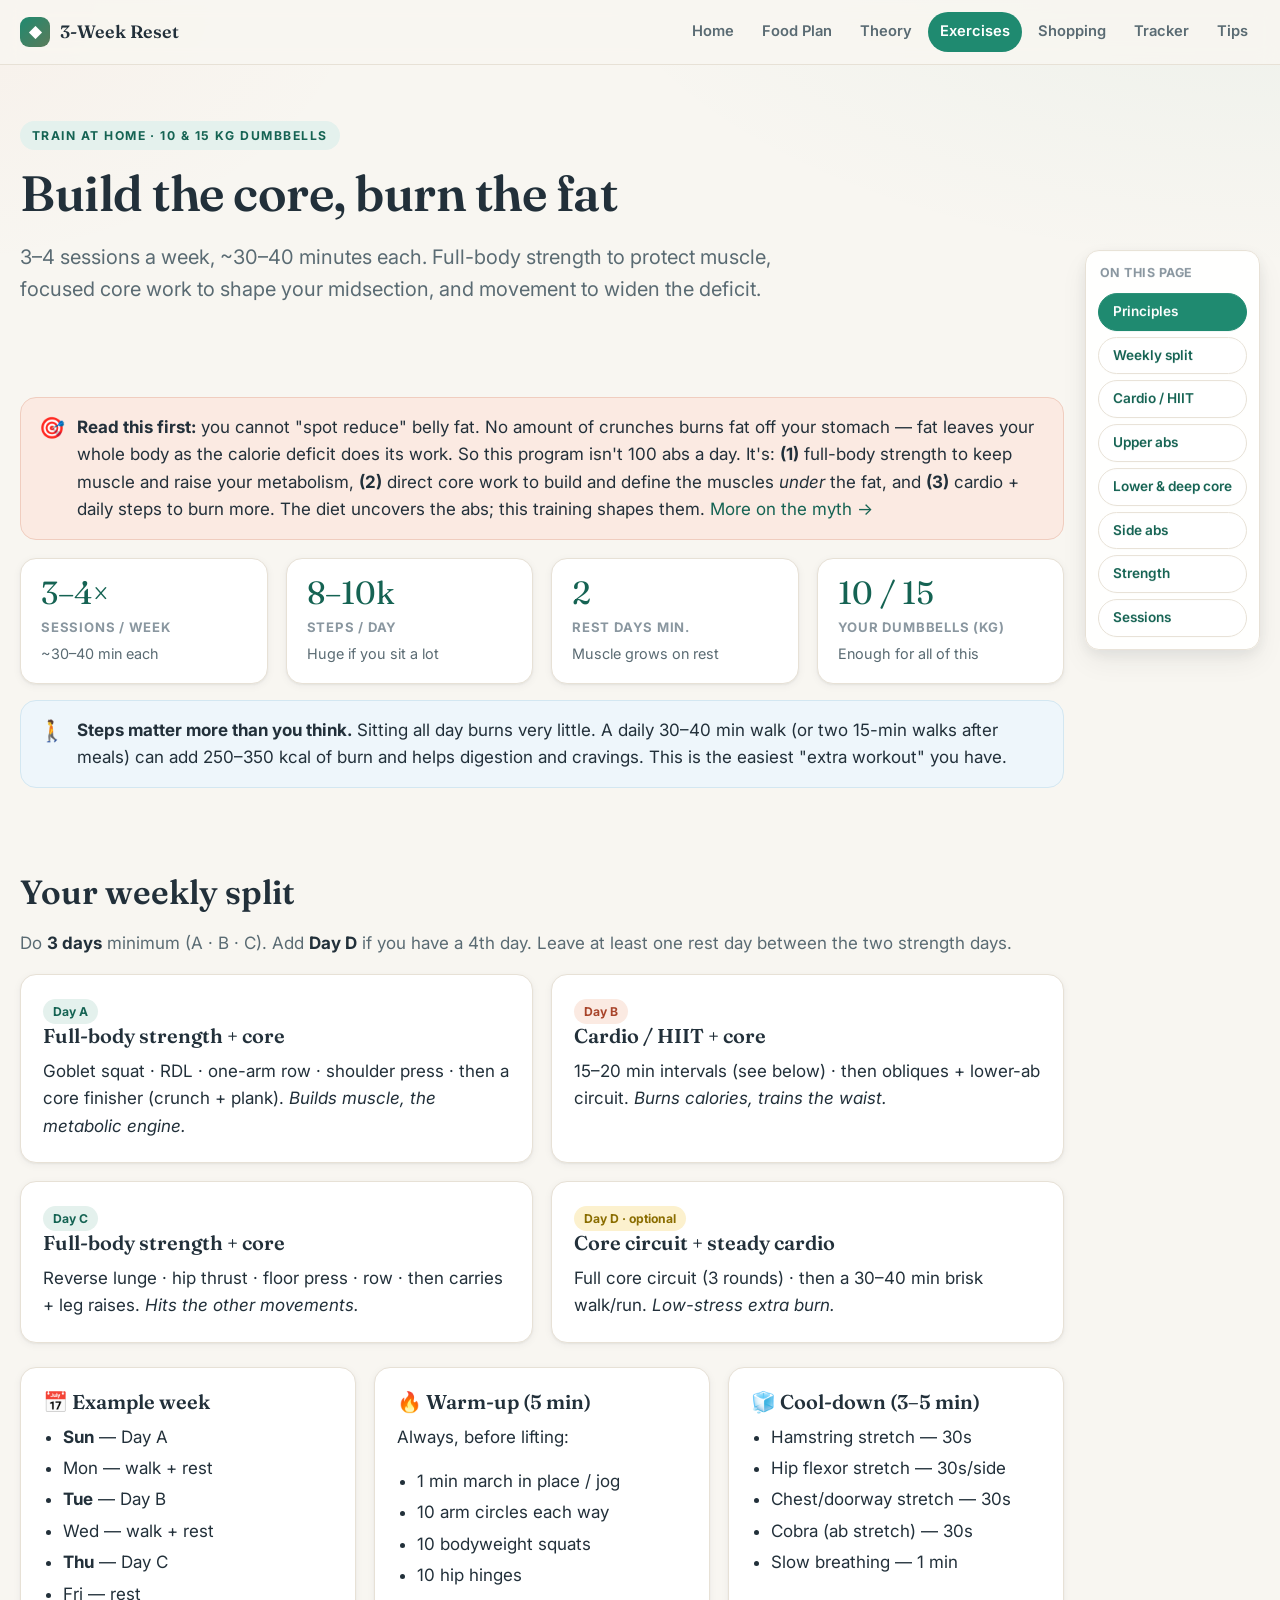
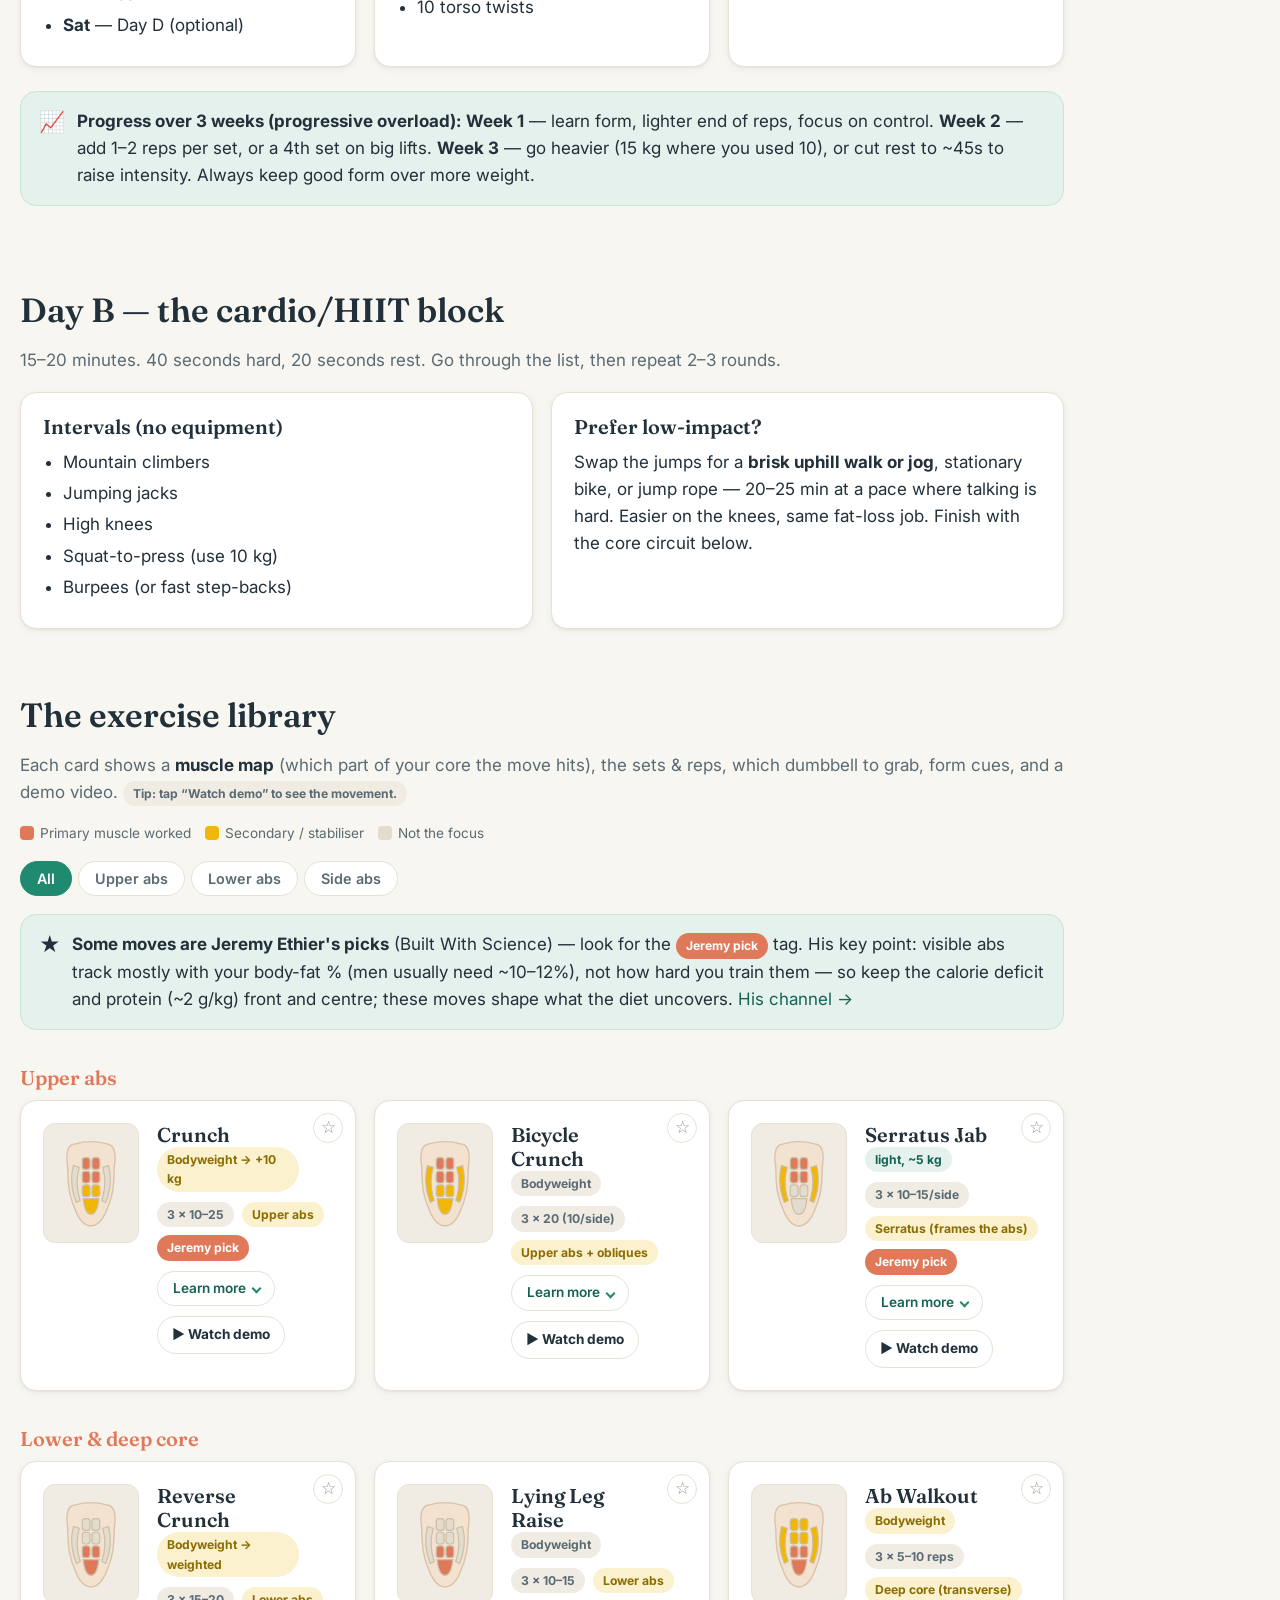
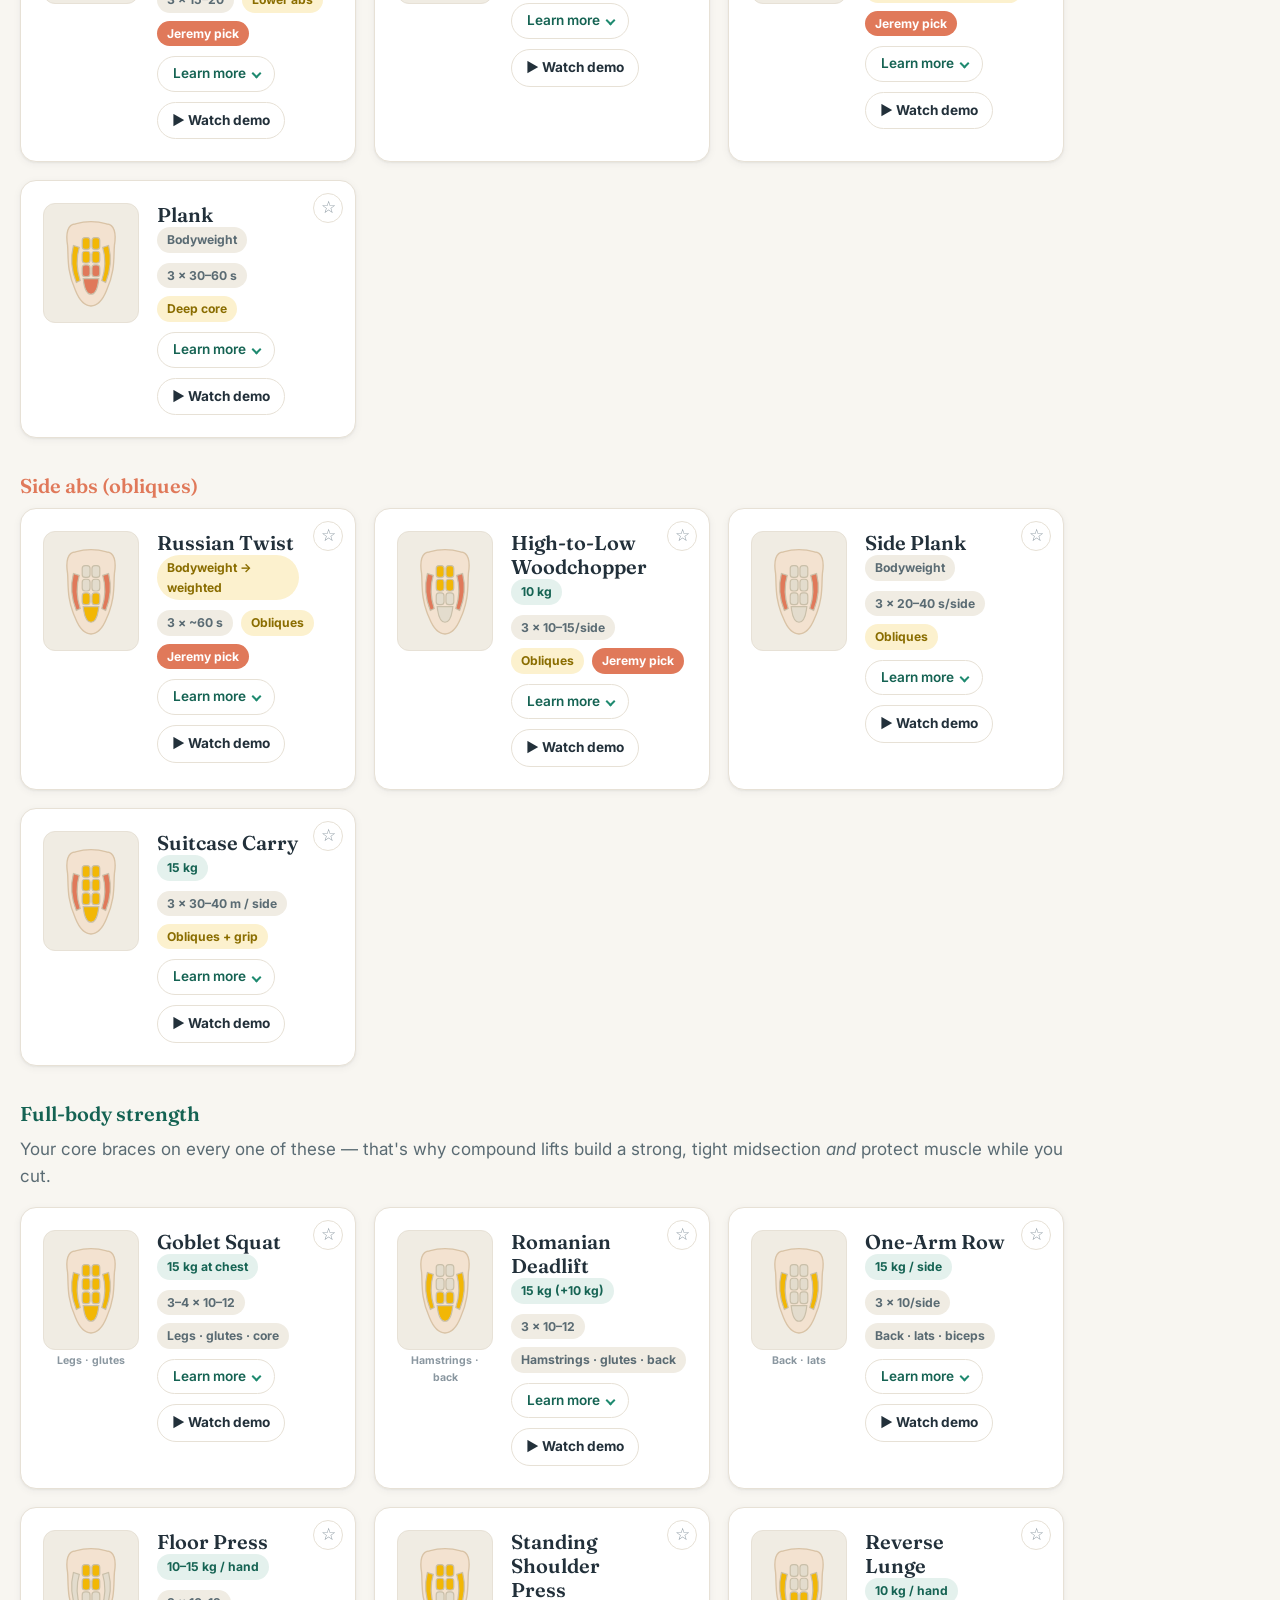
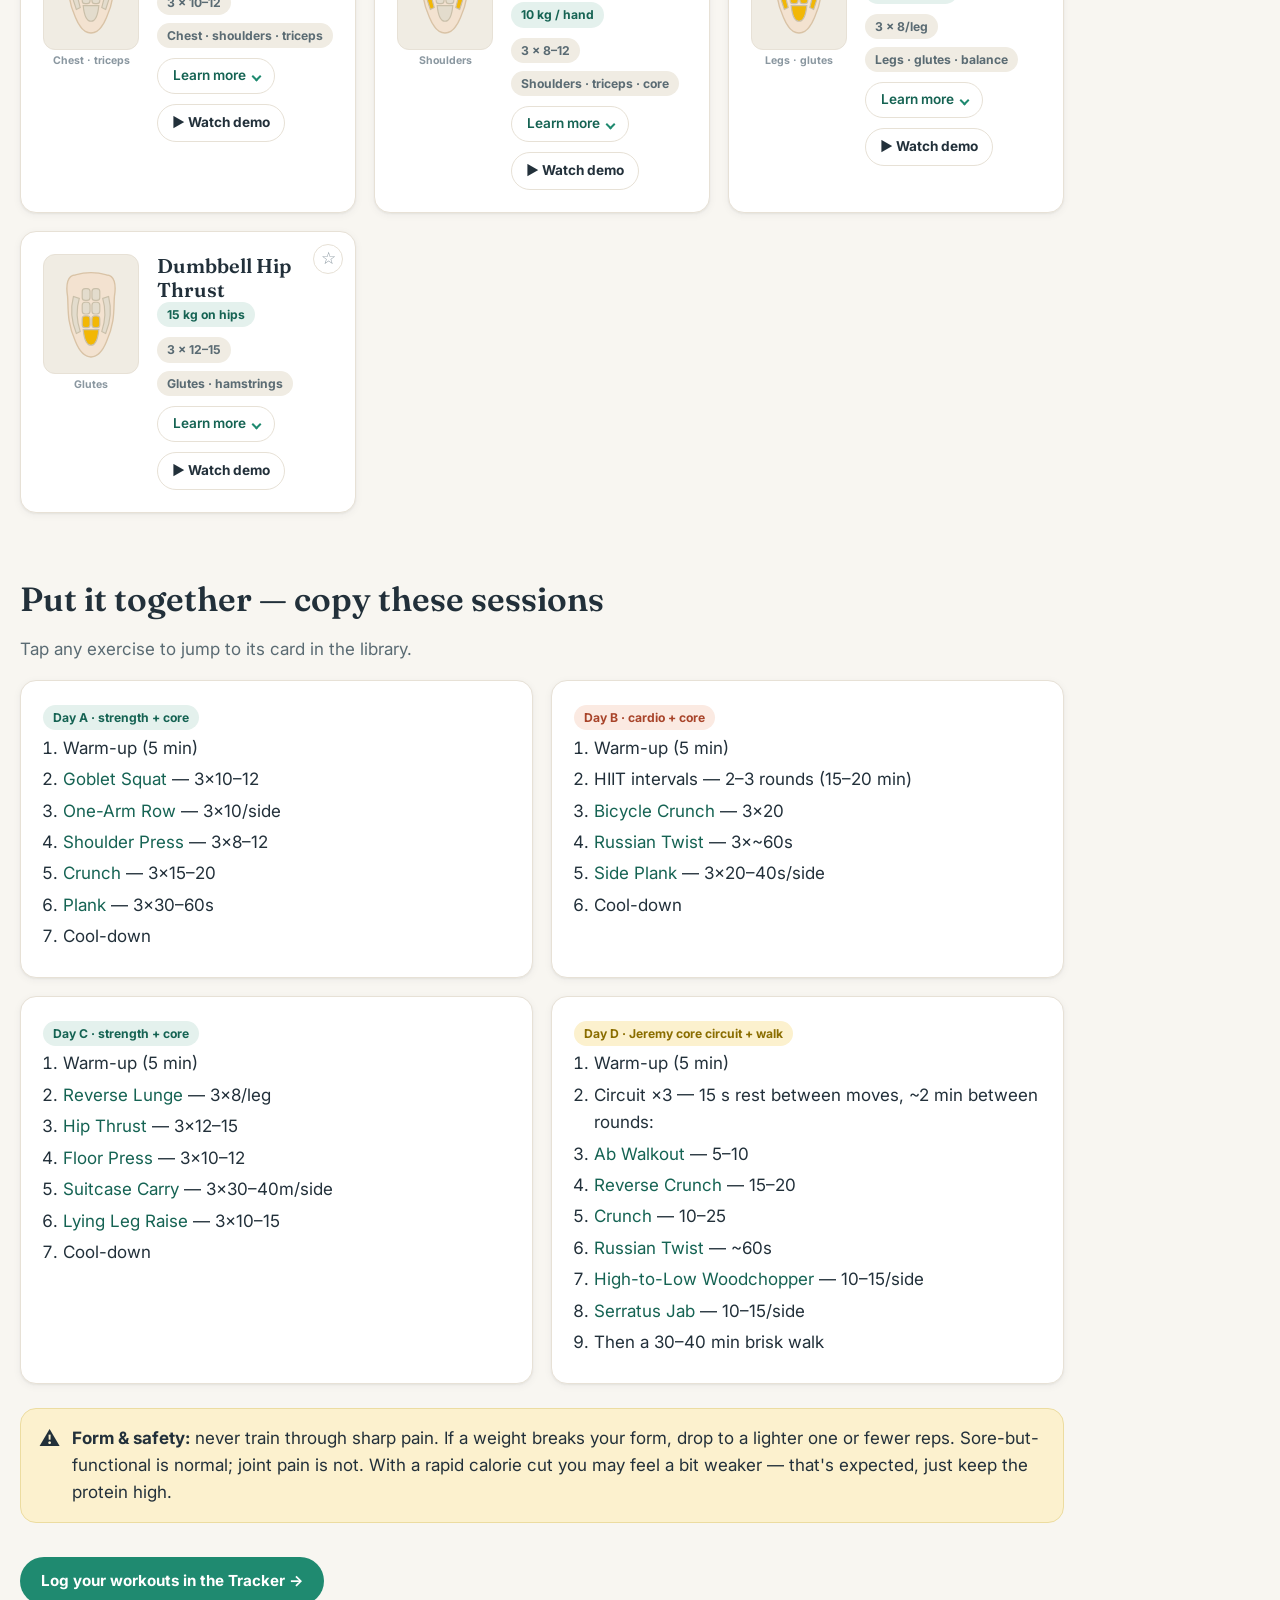
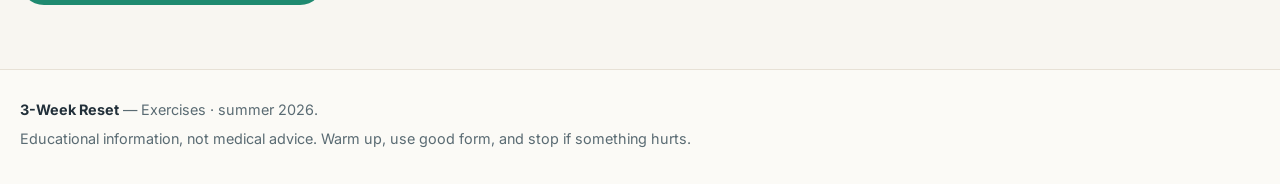
==== commit 2afc419b: "fix: gaps" ====
--- a/exercises.html
+++ b/exercises.html
@@ -140,10 +140,10 @@
         <!-- Crunch (Jeremy) -->
         <div class="card ex-card" id="ex-crunch">
           <div class="muscle-thumb" data-primary="upper" data-secondary="lower"></div>
-          <div>
+          <div class="ex-body">
             <div class="flex between items-center wrap"><h3 class="mt-0 mb-0">Crunch</h3><span class="badge gold">Bodyweight → +10 kg</span></div>
             <div class="ex-meta"><span class="badge">3 × 10–25</span><span class="badge gold">Upper abs</span><span class="badge jeremy">Jeremy pick</span></div>
-            <ul class="cue"><li>Knees bent (a rolled towel under the lower back helps). Flex the spine to lift the shoulder blades — no neck pulling, no momentum.</li><li>Pause and squeeze at the top, lower under control.</li><li>Progress by holding a dumbbell on your chest.</li></ul>
+            <details class="cue-details"><summary>Learn more</summary><div class="cue-body"><ul class="cue"><li>Knees bent (a rolled towel under the lower back helps). Flex the spine to lift the shoulder blades — no neck pulling, no momentum.</li><li>Pause and squeeze at the top, lower under control.</li><li>Progress by holding a dumbbell on your chest.</li></ul></div></details>
             <a class="btn btn-ghost btn-sm" target="_blank" rel="noopener" href="https://www.youtube.com/results?search_query=jeremy+ethier+crunch+form">▶ Watch demo</a>
           </div>
         </div>
@@ -151,10 +151,10 @@
         <!-- Bicycle Crunch -->
         <div class="card ex-card" id="ex-bicycle-crunch">
           <div class="muscle-thumb" data-primary="upper" data-secondary="obliques lower"></div>
-          <div>
+          <div class="ex-body">
             <div class="flex between items-center wrap"><h3 class="mt-0 mb-0">Bicycle Crunch</h3><span class="badge">Bodyweight</span></div>
             <div class="ex-meta"><span class="badge">3 × 20 (10/side)</span><span class="badge gold">Upper abs + obliques</span></div>
-            <ul class="cue"><li>Opposite elbow toward opposite knee; extend the other leg.</li><li>Rotate from the ribs, slow and controlled — not fast and floppy.</li><li>Keep your lower back pressed down. Top-ranked move for overall rectus activation.</li></ul>
+            <details class="cue-details"><summary>Learn more</summary><div class="cue-body"><ul class="cue"><li>Opposite elbow toward opposite knee; extend the other leg.</li><li>Rotate from the ribs, slow and controlled — not fast and floppy.</li><li>Keep your lower back pressed down. Top-ranked move for overall rectus activation.</li></ul></div></details>
             <a class="btn btn-ghost btn-sm" target="_blank" rel="noopener" href="https://www.youtube.com/results?search_query=bicycle+crunch+form">▶ Watch demo</a>
           </div>
         </div>
@@ -162,10 +162,10 @@
         <!-- Serratus Jab (Jeremy) -->
         <div class="card ex-card" id="ex-serratus-jab">
           <div class="muscle-thumb" data-primary="upper" data-secondary="obliques"></div>
-          <div>
+          <div class="ex-body">
             <div class="flex between items-center wrap"><h3 class="mt-0 mb-0">Serratus Jab</h3><span class="badge teal">light, ~5 kg</span></div>
             <div class="ex-meta"><span class="badge">3 × 10–15/side</span><span class="badge gold">Serratus (frames the abs)</span><span class="badge jeremy">Jeremy pick</span></div>
-            <ul class="cue"><li>Lying on your back (or standing), "jab"/punch a light dumbbell straight up &amp; forward, letting the shoulder blade reach around the ribs.</li><li>Hits the serratus anterior — the finger-like muscle that frames and pops the upper abs.</li><li>Keep it light and reach fully at the top of each jab.</li></ul>
+            <details class="cue-details"><summary>Learn more</summary><div class="cue-body"><ul class="cue"><li>Lying on your back (or standing), "jab"/punch a light dumbbell straight up &amp; forward, letting the shoulder blade reach around the ribs.</li><li>Hits the serratus anterior — the finger-like muscle that frames and pops the upper abs.</li><li>Keep it light and reach fully at the top of each jab.</li></ul></div></details>
             <a class="btn btn-ghost btn-sm" target="_blank" rel="noopener" href="https://www.youtube.com/results?search_query=jeremy+ethier+serratus+anterior+exercise">▶ Watch demo</a>
           </div>
         </div>
@@ -180,10 +180,10 @@
         <!-- Reverse Crunch (Jeremy) -->
         <div class="card ex-card" id="ex-reverse-crunch">
           <div class="muscle-thumb" data-primary="lower" data-secondary=""></div>
-          <div>
+          <div class="ex-body">
             <div class="flex between items-center wrap"><h3 class="mt-0 mb-0">Reverse Crunch</h3><span class="badge gold">Bodyweight → weighted</span></div>
             <div class="ex-meta"><span class="badge">3 × 15–20</span><span class="badge gold">Lower abs</span><span class="badge jeremy">Jeremy pick</span></div>
-            <ul class="cue"><li>On your back, knees bent at 90°. Curl your <em>pelvis</em> up toward your belly button — lift the hips, don't just swing the legs.</li><li>Lower slowly; keep your lower back flat to the floor.</li><li>A "bottom-up" move — Ethier's top pick for the lower abs. Progress: do it on a decline or hold a light weight between the feet.</li></ul>
+            <details class="cue-details"><summary>Learn more</summary><div class="cue-body"><ul class="cue"><li>On your back, knees bent at 90°. Curl your <em>pelvis</em> up toward your belly button — lift the hips, don't just swing the legs.</li><li>Lower slowly; keep your lower back flat to the floor.</li><li>A "bottom-up" move — Ethier's top pick for the lower abs. Progress: do it on a decline or hold a light weight between the feet.</li></ul></div></details>
             <a class="btn btn-ghost btn-sm" target="_blank" rel="noopener" href="https://www.youtube.com/results?search_query=jeremy+ethier+reverse+crunch">▶ Watch demo</a>
           </div>
         </div>
@@ -191,10 +191,10 @@
         <!-- Lying Leg Raise -->
         <div class="card ex-card" id="ex-lying-leg-raise">
           <div class="muscle-thumb" data-primary="lower" data-secondary=""></div>
-          <div>
+          <div class="ex-body">
             <div class="flex between items-center wrap"><h3 class="mt-0 mb-0">Lying Leg Raise</h3><span class="badge">Bodyweight</span></div>
             <div class="ex-meta"><span class="badge">3 × 10–15</span><span class="badge gold">Lower abs</span></div>
-            <ul class="cue"><li>Lie flat, hands under your lower back. Raise straight legs to vertical.</li><li>Lower slowly; stop before your back arches off the floor.</li><li>Too hard? Bend the knees. Too easy? Pause 2s at the bottom.</li></ul>
+            <details class="cue-details"><summary>Learn more</summary><div class="cue-body"><ul class="cue"><li>Lie flat, hands under your lower back. Raise straight legs to vertical.</li><li>Lower slowly; stop before your back arches off the floor.</li><li>Too hard? Bend the knees. Too easy? Pause 2s at the bottom.</li></ul></div></details>
             <a class="btn btn-ghost btn-sm" target="_blank" rel="noopener" href="https://www.youtube.com/results?search_query=lying+leg+raise+form">▶ Watch demo</a>
           </div>
         </div>
@@ -202,10 +202,10 @@
         <!-- Ab Walkout (Jeremy) -->
         <div class="card ex-card" id="ex-ab-walkout">
           <div class="muscle-thumb" data-primary="lower" data-secondary="upper obliques"></div>
-          <div>
+          <div class="ex-body">
             <div class="flex between items-center wrap"><h3 class="mt-0 mb-0">Ab Walkout</h3><span class="badge gold">Bodyweight</span></div>
             <div class="ex-meta"><span class="badge">3 × 5–10 reps</span><span class="badge gold">Deep core (transverse)</span><span class="badge jeremy">Jeremy pick</span></div>
-            <ul class="cue"><li>On all fours, brace your core and tuck the pelvis. Slowly walk your hands forward as far as you can <em>without your lower back arching</em>, then walk back.</li><li>Trains the deep transverse abdominis — the stabiliser that flattens the waist.</li><li>Stop at the furthest point you can still keep a flat back.</li></ul>
+            <details class="cue-details"><summary>Learn more</summary><div class="cue-body"><ul class="cue"><li>On all fours, brace your core and tuck the pelvis. Slowly walk your hands forward as far as you can <em>without your lower back arching</em>, then walk back.</li><li>Trains the deep transverse abdominis — the stabiliser that flattens the waist.</li><li>Stop at the furthest point you can still keep a flat back.</li></ul></div></details>
             <a class="btn btn-ghost btn-sm" target="_blank" rel="noopener" href="https://www.youtube.com/results?search_query=jeremy+ethier+ab+walkout">▶ Watch demo</a>
           </div>
         </div>
@@ -213,10 +213,10 @@
         <!-- Plank -->
         <div class="card ex-card" id="ex-plank">
           <div class="muscle-thumb" data-primary="lower" data-secondary="upper obliques"></div>
-          <div>
+          <div class="ex-body">
             <div class="flex between items-center wrap"><h3 class="mt-0 mb-0">Plank</h3><span class="badge">Bodyweight</span></div>
             <div class="ex-meta"><span class="badge">3 × 30–60 s</span><span class="badge gold">Deep core</span></div>
-            <ul class="cue"><li>Forearms down, body in one straight line — no sagging hips, no peak.</li><li>Squeeze glutes and brace abs as if about to be punched.</li><li>Progress by adding 10s each week.</li></ul>
+            <details class="cue-details"><summary>Learn more</summary><div class="cue-body"><ul class="cue"><li>Forearms down, body in one straight line — no sagging hips, no peak.</li><li>Squeeze glutes and brace abs as if about to be punched.</li><li>Progress by adding 10s each week.</li></ul></div></details>
             <a class="btn btn-ghost btn-sm" target="_blank" rel="noopener" href="https://www.youtube.com/results?search_query=plank+proper+form">▶ Watch demo</a>
           </div>
         </div>
@@ -231,10 +231,10 @@
         <!-- Russian Twist (Jeremy) -->
         <div class="card ex-card" id="ex-russian-twist">
           <div class="muscle-thumb" data-primary="obliques" data-secondary="lower"></div>
-          <div>
+          <div class="ex-body">
             <div class="flex between items-center wrap"><h3 class="mt-0 mb-0">Russian Twist</h3><span class="badge gold">Bodyweight → weighted</span></div>
             <div class="ex-meta"><span class="badge">3 × ~60 s</span><span class="badge gold">Obliques</span><span class="badge jeremy">Jeremy pick</span></div>
-            <ul class="cue"><li>Sit leaning back ~45°, knees bent. Rotate the <em>torso</em> (not just the arms) and tap the floor each side.</li><li>Align your shoulders with your legs as you turn; keep the chest tall.</li><li>Hold a dumbbell to add resistance once the bodyweight version is easy.</li></ul>
+            <details class="cue-details"><summary>Learn more</summary><div class="cue-body"><ul class="cue"><li>Sit leaning back ~45°, knees bent. Rotate the <em>torso</em> (not just the arms) and tap the floor each side.</li><li>Align your shoulders with your legs as you turn; keep the chest tall.</li><li>Hold a dumbbell to add resistance once the bodyweight version is easy.</li></ul></div></details>
             <a class="btn btn-ghost btn-sm" target="_blank" rel="noopener" href="https://www.youtube.com/results?search_query=jeremy+ethier+russian+twist">▶ Watch demo</a>
           </div>
         </div>
@@ -242,10 +242,10 @@
         <!-- High-to-Low Woodchopper (Jeremy) -->
         <div class="card ex-card" id="ex-high-to-low-woodchopper">
           <div class="muscle-thumb" data-primary="obliques" data-secondary="upper"></div>
-          <div>
+          <div class="ex-body">
             <div class="flex between items-center wrap"><h3 class="mt-0 mb-0">High-to-Low Woodchopper</h3><span class="badge teal">10 kg</span></div>
             <div class="ex-meta"><span class="badge">3 × 10–15/side</span><span class="badge gold">Obliques</span><span class="badge jeremy">Jeremy pick</span></div>
-            <ul class="cue"><li>Hold a dumbbell in both hands; pull it diagonally from high overhead down across to the opposite hip.</li><li>Pivot the back foot and rotate through the trunk — control it back up.</li><li>Loads the obliques directly along the line their fibres run.</li></ul>
+            <details class="cue-details"><summary>Learn more</summary><div class="cue-body"><ul class="cue"><li>Hold a dumbbell in both hands; pull it diagonally from high overhead down across to the opposite hip.</li><li>Pivot the back foot and rotate through the trunk — control it back up.</li><li>Loads the obliques directly along the line their fibres run.</li></ul></div></details>
             <a class="btn btn-ghost btn-sm" target="_blank" rel="noopener" href="https://www.youtube.com/results?search_query=jeremy+ethier+woodchopper">▶ Watch demo</a>
           </div>
         </div>
@@ -253,10 +253,10 @@
         <!-- Side Plank -->
         <div class="card ex-card" id="ex-side-plank">
           <div class="muscle-thumb" data-primary="obliques" data-secondary=""></div>
-          <div>
+          <div class="ex-body">
             <div class="flex between items-center wrap"><h3 class="mt-0 mb-0">Side Plank</h3><span class="badge">Bodyweight</span></div>
             <div class="ex-meta"><span class="badge">3 × 20–40 s/side</span><span class="badge gold">Obliques</span></div>
-            <ul class="cue"><li>Elbow under shoulder, hips stacked and lifted high.</li><li>Straight line head to feet; don't let the hip drop.</li><li>Easier: drop the bottom knee to the floor.</li></ul>
+            <details class="cue-details"><summary>Learn more</summary><div class="cue-body"><ul class="cue"><li>Elbow under shoulder, hips stacked and lifted high.</li><li>Straight line head to feet; don't let the hip drop.</li><li>Easier: drop the bottom knee to the floor.</li></ul></div></details>
             <a class="btn btn-ghost btn-sm" target="_blank" rel="noopener" href="https://www.youtube.com/results?search_query=side+plank+form">▶ Watch demo</a>
           </div>
         </div>
@@ -264,10 +264,10 @@
         <!-- Suitcase Carry -->
         <div class="card ex-card" id="ex-suitcase-carry">
           <div class="muscle-thumb" data-primary="obliques" data-secondary="upper lower"></div>
-          <div>
+          <div class="ex-body">
             <div class="flex between items-center wrap"><h3 class="mt-0 mb-0">Suitcase Carry</h3><span class="badge teal">15 kg</span></div>
             <div class="ex-meta"><span class="badge">3 × 30–40 m / side</span><span class="badge gold">Obliques + grip</span></div>
-            <ul class="cue"><li>Hold the weight in one hand and walk tall — resist leaning toward it.</li><li>Brace your core hard; shoulders level. Switch sides each round.</li><li>No room? March in place 30s/side instead.</li></ul>
+            <details class="cue-details"><summary>Learn more</summary><div class="cue-body"><ul class="cue"><li>Hold the weight in one hand and walk tall — resist leaning toward it.</li><li>Brace your core hard; shoulders level. Switch sides each round.</li><li>No room? March in place 30s/side instead.</li></ul></div></details>
             <a class="btn btn-ghost btn-sm" target="_blank" rel="noopener" href="https://www.youtube.com/results?search_query=suitcase+carry+exercise">▶ Watch demo</a>
           </div>
         </div>
@@ -283,10 +283,10 @@
         <!-- Goblet Squat -->
         <div class="card ex-card" id="ex-goblet-squat">
           <div class="muscle-thumb" data-primary="" data-secondary="upper lower obliques" data-label="Legs · glutes"></div>
-          <div>
+          <div class="ex-body">
             <div class="flex between items-center wrap"><h3 class="mt-0 mb-0">Goblet Squat</h3><span class="badge teal">15 kg at chest</span></div>
             <div class="ex-meta"><span class="badge">3–4 × 10–12</span><span class="badge">Legs · glutes · core</span></div>
-            <ul class="cue"><li>Hold the dumbbell vertically at your chest. Sit down between your hips.</li><li>Knees track over toes; chest up; go to thighs-parallel or lower.</li><li>Drive through the heels to stand.</li></ul>
+            <details class="cue-details"><summary>Learn more</summary><div class="cue-body"><ul class="cue"><li>Hold the dumbbell vertically at your chest. Sit down between your hips.</li><li>Knees track over toes; chest up; go to thighs-parallel or lower.</li><li>Drive through the heels to stand.</li></ul></div></details>
             <a class="btn btn-ghost btn-sm" target="_blank" rel="noopener" href="https://www.youtube.com/results?search_query=goblet+squat+form">▶ Watch demo</a>
           </div>
         </div>
@@ -294,10 +294,10 @@
         <!-- RDL -->
         <div class="card ex-card" id="ex-romanian-deadlift">
           <div class="muscle-thumb" data-primary="" data-secondary="lower obliques" data-label="Hamstrings · back"></div>
-          <div>
+          <div class="ex-body">
             <div class="flex between items-center wrap"><h3 class="mt-0 mb-0">Romanian Deadlift</h3><span class="badge teal">15 kg (+10 kg)</span></div>
             <div class="ex-meta"><span class="badge">3 × 10–12</span><span class="badge">Hamstrings · glutes · back</span></div>
-            <ul class="cue"><li>Soft knees; push hips <em>back</em>, dumbbells sliding down your thighs.</li><li>Feel a stretch in the hamstrings, then squeeze glutes to stand.</li><li>Flat back the whole way — never round.</li></ul>
+            <details class="cue-details"><summary>Learn more</summary><div class="cue-body"><ul class="cue"><li>Soft knees; push hips <em>back</em>, dumbbells sliding down your thighs.</li><li>Feel a stretch in the hamstrings, then squeeze glutes to stand.</li><li>Flat back the whole way — never round.</li></ul></div></details>
             <a class="btn btn-ghost btn-sm" target="_blank" rel="noopener" href="https://www.youtube.com/results?search_query=dumbbell+romanian+deadlift+form">▶ Watch demo</a>
           </div>
         </div>
@@ -305,10 +305,10 @@
         <!-- One-arm Row -->
         <div class="card ex-card" id="ex-one-arm-row">
           <div class="muscle-thumb" data-primary="" data-secondary="obliques" data-label="Back · lats"></div>
-          <div>
+          <div class="ex-body">
             <div class="flex between items-center wrap"><h3 class="mt-0 mb-0">One-Arm Row</h3><span class="badge teal">15 kg / side</span></div>
             <div class="ex-meta"><span class="badge">3 × 10/side</span><span class="badge">Back · lats · biceps</span></div>
-            <ul class="cue"><li>Hand & knee on a chair/bed, flat back. Pull the dumbbell to your hip.</li><li>Lead with the elbow; squeeze the shoulder blade.</li><li>Don't twist your torso to heave it up.</li></ul>
+            <details class="cue-details"><summary>Learn more</summary><div class="cue-body"><ul class="cue"><li>Hand & knee on a chair/bed, flat back. Pull the dumbbell to your hip.</li><li>Lead with the elbow; squeeze the shoulder blade.</li><li>Don't twist your torso to heave it up.</li></ul></div></details>
             <a class="btn btn-ghost btn-sm" target="_blank" rel="noopener" href="https://www.youtube.com/results?search_query=one+arm+dumbbell+row+form">▶ Watch demo</a>
           </div>
         </div>
@@ -316,10 +316,10 @@
         <!-- Floor Press -->
         <div class="card ex-card" id="ex-floor-press">
           <div class="muscle-thumb" data-primary="" data-secondary="upper" data-label="Chest · triceps"></div>
-          <div>
+          <div class="ex-body">
             <div class="flex between items-center wrap"><h3 class="mt-0 mb-0">Floor Press</h3><span class="badge teal">10–15 kg / hand</span></div>
             <div class="ex-meta"><span class="badge">3 × 10–12</span><span class="badge">Chest · shoulders · triceps</span></div>
-            <ul class="cue"><li>Lie on the floor, dumbbells over chest. Lower until elbows lightly touch down.</li><li>Press back up under control. Floor protects your shoulders.</li><li>One dumbbell? Do it single-arm, 3 × 10/side.</li></ul>
+            <details class="cue-details"><summary>Learn more</summary><div class="cue-body"><ul class="cue"><li>Lie on the floor, dumbbells over chest. Lower until elbows lightly touch down.</li><li>Press back up under control. Floor protects your shoulders.</li><li>One dumbbell? Do it single-arm, 3 × 10/side.</li></ul></div></details>
             <a class="btn btn-ghost btn-sm" target="_blank" rel="noopener" href="https://www.youtube.com/results?search_query=dumbbell+floor+press+form">▶ Watch demo</a>
           </div>
         </div>
@@ -327,10 +327,10 @@
         <!-- Shoulder Press -->
         <div class="card ex-card" id="ex-standing-shoulder-press">
           <div class="muscle-thumb" data-primary="" data-secondary="upper obliques" data-label="Shoulders"></div>
-          <div>
+          <div class="ex-body">
             <div class="flex between items-center wrap"><h3 class="mt-0 mb-0">Standing Shoulder Press</h3><span class="badge teal">10 kg / hand</span></div>
             <div class="ex-meta"><span class="badge">3 × 8–12</span><span class="badge">Shoulders · triceps · core</span></div>
-            <ul class="cue"><li>Dumbbells at shoulders; press overhead without arching your back.</li><li>Brace your abs hard — standing presses are a sneaky core move.</li><li>Lower with control to ear height.</li></ul>
+            <details class="cue-details"><summary>Learn more</summary><div class="cue-body"><ul class="cue"><li>Dumbbells at shoulders; press overhead without arching your back.</li><li>Brace your abs hard — standing presses are a sneaky core move.</li><li>Lower with control to ear height.</li></ul></div></details>
             <a class="btn btn-ghost btn-sm" target="_blank" rel="noopener" href="https://www.youtube.com/results?search_query=standing+dumbbell+shoulder+press+form">▶ Watch demo</a>
           </div>
         </div>
@@ -338,10 +338,10 @@
         <!-- Reverse Lunge -->
         <div class="card ex-card" id="ex-reverse-lunge">
           <div class="muscle-thumb" data-primary="" data-secondary="obliques lower" data-label="Legs · glutes"></div>
-          <div>
+          <div class="ex-body">
             <div class="flex between items-center wrap"><h3 class="mt-0 mb-0">Reverse Lunge</h3><span class="badge teal">10 kg / hand</span></div>
             <div class="ex-meta"><span class="badge">3 × 8/leg</span><span class="badge">Legs · glutes · balance</span></div>
-            <ul class="cue"><li>Step <em>back</em>, drop the back knee toward the floor, front shin vertical.</li><li>Push through the front heel to return. Easier on the knees than forward lunges.</li><li>Keep your torso tall and core braced.</li></ul>
+            <details class="cue-details"><summary>Learn more</summary><div class="cue-body"><ul class="cue"><li>Step <em>back</em>, drop the back knee toward the floor, front shin vertical.</li><li>Push through the front heel to return. Easier on the knees than forward lunges.</li><li>Keep your torso tall and core braced.</li></ul></div></details>
             <a class="btn btn-ghost btn-sm" target="_blank" rel="noopener" href="https://www.youtube.com/results?search_query=dumbbell+reverse+lunge+form">▶ Watch demo</a>
           </div>
         </div>
@@ -349,10 +349,10 @@
         <!-- Hip Thrust -->
         <div class="card ex-card" id="ex-dumbbell-hip-thrust">
           <div class="muscle-thumb" data-primary="" data-secondary="lower" data-label="Glutes"></div>
-          <div>
+          <div class="ex-body">
             <div class="flex between items-center wrap"><h3 class="mt-0 mb-0">Dumbbell Hip Thrust</h3><span class="badge teal">15 kg on hips</span></div>
             <div class="ex-meta"><span class="badge">3 × 12–15</span><span class="badge">Glutes · hamstrings</span></div>
-            <ul class="cue"><li>Upper back on a couch/bed edge, dumbbell across the hips.</li><li>Drive hips up to a straight line; squeeze glutes hard at the top.</li><li>Strong glutes improve posture and pull in your lower belly.</li></ul>
+            <details class="cue-details"><summary>Learn more</summary><div class="cue-body"><ul class="cue"><li>Upper back on a couch/bed edge, dumbbell across the hips.</li><li>Drive hips up to a straight line; squeeze glutes hard at the top.</li><li>Strong glutes improve posture and pull in your lower belly.</li></ul></div></details>
             <a class="btn btn-ghost btn-sm" target="_blank" rel="noopener" href="https://www.youtube.com/results?search_query=dumbbell+hip+thrust+form">▶ Watch demo</a>
           </div>
         </div>
@@ -577,5 +577,57 @@
       }
     })();
   </script>
+
+  <script>
+    /* Animated "Learn more" collapsibles — keep native <details> semantics
+       (keyboard, print) but transition the height open/closed. */
+    (function () {
+      var MS = 300;
+      document.querySelectorAll('.cue-details').forEach(function (d) {
+        var summary = d.querySelector('summary');
+        var body = d.querySelector('.cue-body');
+        if (!summary || !body) return;
+        summary.addEventListener('click', function (e) {
+          e.preventDefault();                 // we drive the toggle ourselves
+          if (body.dataset.anim) return;       // ignore clicks mid-animation
+          body.dataset.anim = '1';
+          if (d.open) {                        // ---- collapse ----
+            body.style.height = body.scrollHeight + 'px';
+            body.getBoundingClientRect();      // force reflow before transitioning
+            body.style.transition = 'height ' + MS + 'ms ease';
+            body.style.height = '0px';
+            setTimeout(function () {
+              d.open = false;
+              body.style.transition = body.style.height = '';
+              delete body.dataset.anim;
+            }, MS);
+          } else {                             // ---- expand ----
+            d.open = true;
+            var target = body.scrollHeight;
+            body.style.height = '0px';
+            body.getBoundingClientRect();
+            body.style.transition = 'height ' + MS + 'ms ease';
+            body.style.height = target + 'px';
+            setTimeout(function () {
+              body.style.transition = body.style.height = '';
+              delete body.dataset.anim;
+            }, MS);
+          }
+        });
+      });
+
+      // Make sure the cues print even when collapsed on screen.
+      window.addEventListener('beforeprint', function () {
+        document.querySelectorAll('.cue-details:not([open])').forEach(function (d) {
+          d.open = true; d.dataset.printOpen = '1';
+        });
+      });
+      window.addEventListener('afterprint', function () {
+        document.querySelectorAll('.cue-details[data-print-open]').forEach(function (d) {
+          d.open = false; delete d.dataset.printOpen;
+        });
+      });
+    })();
+  </script>
 </body>
 </html>
--- a/assets/styles.css
+++ b/assets/styles.css
@@ -212,9 +212,22 @@
 /* ---------- Exercise cards ---------- */
 .ex-card { display: grid; grid-template-columns: 96px 1fr; gap: 18px; align-items: start; }
 .ex-card .muscle-thumb { width: 96px; height: 120px; border-radius: 12px; background: var(--sand-2); border: 1px solid var(--line); padding: 6px; }
-.ex-meta { display: flex; flex-wrap: wrap; gap: 8px; margin: 8px 0; }
+/* Vertical rhythm for the right-hand column: one consistent gap, no ad-hoc margins fighting it */
+.ex-body { display: flex; flex-direction: column; gap: 10px; }
+.ex-body > .btn { align-self: flex-start; }   /* keep "Watch demo" its natural width, not stretched */
+.ex-meta { display: flex; flex-wrap: wrap; gap: 8px; margin: 0; }
 .cue { font-size: .9rem; color: var(--ink-soft); }
 .cue li { margin: .15em 0; }
+
+/* Collapsible "Learn more" form-cue descriptions (hidden by default, animated) */
+.cue-details { margin: 0; }
+.cue-details > summary { display: inline-flex; align-items: center; gap: 7px; list-style: none; cursor: pointer; font-family: var(--font-body); font-weight: 600; font-size: .85rem; color: var(--teal-dark); padding: 6px 14px 6px 15px; background: var(--cream); border: 1px solid var(--line); border-radius: 999px; user-select: none; transition: color .15s ease, background .15s ease, border-color .15s ease; }
+.cue-details > summary::-webkit-details-marker { display: none; }
+.cue-details > summary:hover { color: var(--teal); border-color: var(--teal); background: var(--teal-tint); }
+.cue-details > summary::after { content: ""; flex: none; width: 7px; height: 7px; border-right: 2px solid var(--teal); border-bottom: 2px solid var(--teal); transform: rotate(45deg); transform-origin: 50% 50%; transition: transform .3s ease; }
+.cue-details[open] > summary::after { transform: rotate(225deg); }
+.cue-body { overflow: hidden; }        /* height animated by JS */
+.cue-body .cue { margin: 10px 0 0; }
 
 /* muscle map highlight states (SVG) */
 .mz { fill: #E3DCCD; stroke: #C9BFA9; stroke-width: 1.2; transition: fill .2s; }
@@ -348,6 +361,7 @@
   body { background: #fff; font-size: 12px; }
   .card, .table-wrap, .accordion { box-shadow: none; break-inside: avoid; }
   .acc-body { max-height: none !important; padding: 4px 20px 18px !important; }
+  .cue-details > summary { display: none !important; }   /* print the cues, not the toggle */
   [data-panel] { display: block !important; }   /* print every week, not just the open tab */
   .tabs { display: none !important; }
   table { min-width: 0; }
